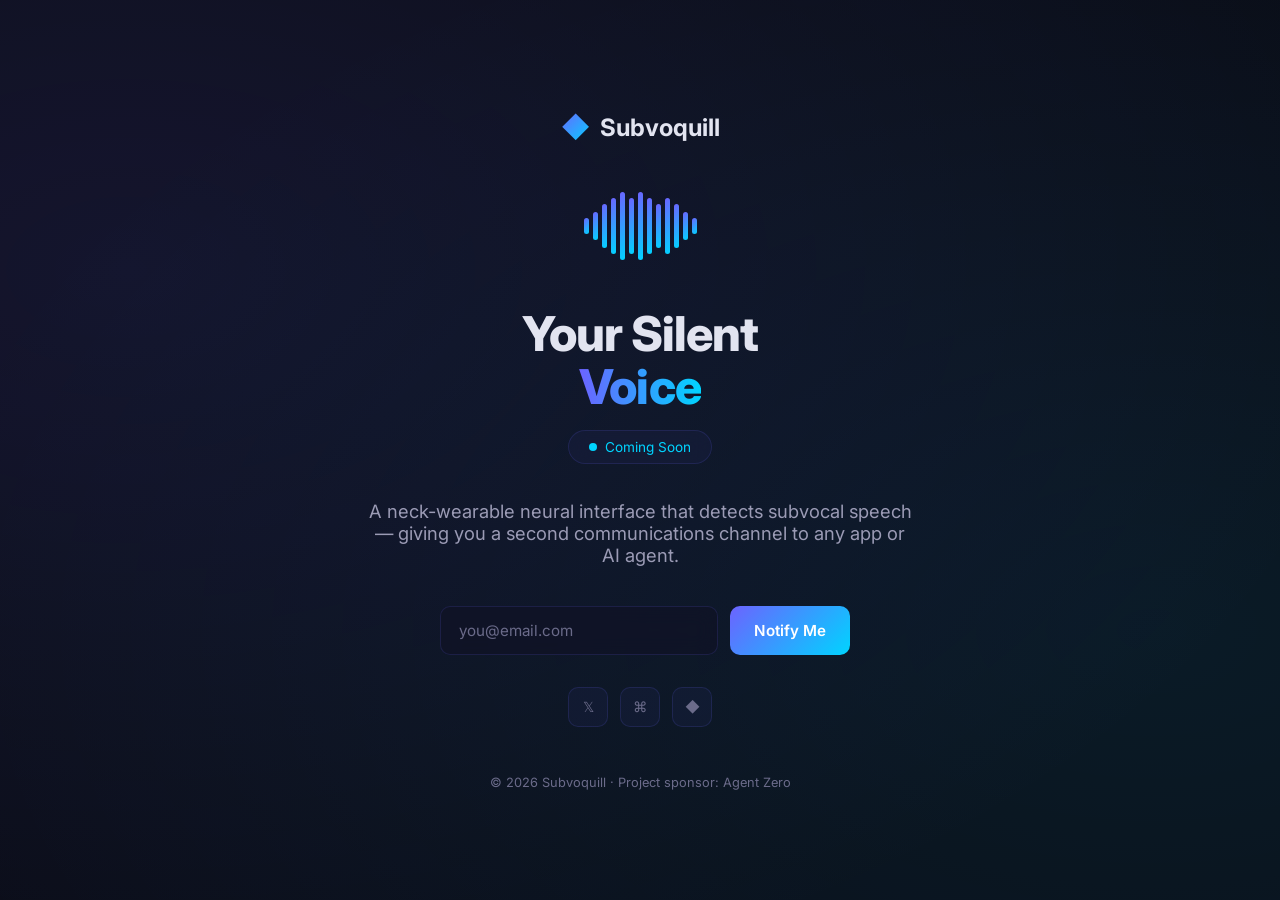
==== index.html @ c6c31eb9 "Coming Soon splash page" ====
<!DOCTYPE html>
<html lang="en">
<head>
  <meta charset="UTF-8">
  <meta name="viewport" content="width=device-width, initial-scale=1.0">
  <title>Subvoquill — Coming Soon</title>
  <meta name="description" content="Subvoquill: Your Silent Voice. A neck-wearable neural interface for subvocal speech detection. Coming soon.">
  <meta property="og:title" content="Subvoquill — Coming Soon">
  <meta property="og:description" content="Neural interface wearable for silent speech. Communicate without speaking.">
  <meta property="og:type" content="website">
  <meta property="og:url" content="https://subvoquill.github.io">
  <link rel="icon" type="image/svg+xml" href="data:image/svg+xml,%3Csvg xmlns='http://www.w3.org/2000/svg' viewBox='0 0 100 100'%3E%3Cdefs%3E%3ClinearGradient id='g' x1='0%25' y1='0%25' x2='100%25' y2='100%25'%3E%3Cstop offset='0%25' stop-color='%236C63FF'/%3E%3Cstop offset='100%25' stop-color='%2300D4FF'/%3E%3C/linearGradient%3E%3C/defs%3E%3Ccircle cx='50' cy='50' r='45' fill='none' stroke='url(%23g)' stroke-width='4'/%3E%3Cpath d='M35 45 Q42 30 50 45 Q58 60 65 45' fill='none' stroke='url(%23g)' stroke-width='4' stroke-linecap='round'/%3E%3C/svg%3E">
  <link rel="preconnect" href="https://fonts.googleapis.com">
  <link rel="preconnect" href="https://fonts.gstatic.com" crossorigin>
  <link href="https://fonts.googleapis.com/css2?family=Inter:wght@400;500;600;700;800&display=swap" rel="stylesheet">
  <style>
    :root {
      --bg-primary: #0B0D17;
      --purple: #6C63FF;
      --cyan: #00D4FF;
      --gradient: linear-gradient(135deg, #6C63FF, #00D4FF);
      --gradient-text: linear-gradient(90deg, #6C63FF, #00D4FF);
      --text-primary: #E2E4F0;
      --text-secondary: #9B9BB5;
      --text-dim: #6B6B8A;
      --border-glass: rgba(108, 99, 255, 0.15);
      --bg-glass: rgba(108, 99, 255, 0.05);
    }

    *, *::before, *::after { margin: 0; padding: 0; box-sizing: border-box; }

    body {
      font-family: 'Inter', -apple-system, BlinkMacSystemFont, 'Segoe UI', Roboto, sans-serif;
      background: var(--bg-primary);
      color: var(--text-primary);
      min-height: 100vh;
      display: flex;
      align-items: center;
      justify-content: center;
      overflow: hidden;
      -webkit-font-smoothing: antialiased;
    }

    /* Animated background */
    body::before {
      content: '';
      position: fixed;
      top: -50%; left: -50%;
      width: 200%; height: 200%;
      background: radial-gradient(ellipse at 30% 40%, rgba(108, 99, 255, 0.1) 0%, transparent 50%),
                  radial-gradient(ellipse at 70% 60%, rgba(0, 212, 255, 0.07) 0%, transparent 50%);
      animation: bgShift 12s ease-in-out infinite alternate;
    }

    @keyframes bgShift {
      0% { transform: translate(0, 0) rotate(0deg); }
      100% { transform: translate(2%, -2%) rotate(3deg); }
    }

    .splash {
      text-align: center;
      position: relative;
      z-index: 1;
      padding: 40px 24px;
      max-width: 600px;
    }

    .logo {
      font-size: 1.5rem;
      font-weight: 700;
      color: var(--text-primary);
      display: flex;
      align-items: center;
      justify-content: center;
      gap: 10px;
      margin-bottom: 48px;
      animation: fadeIn 1s ease;
    }

    .logo-icon {
      background: var(--gradient);
      -webkit-background-clip: text;
      -webkit-text-fill-color: transparent;
      background-clip: text;
      font-size: 1.75rem;
    }

    /* Waveform animation */
    .waveform {
      display: flex;
      align-items: center;
      justify-content: center;
      gap: 4px;
      margin-bottom: 48px;
      animation: fadeIn 1s ease 0.2s both;
    }

    .waveform .bar {
      width: 5px;
      border-radius: 5px;
      background: var(--gradient);
      animation: barPulse 1.4s ease-in-out infinite;
    }

    .waveform .bar:nth-child(1)  { height: 16px; animation-delay: 0s; }
    .waveform .bar:nth-child(2)  { height: 28px; animation-delay: 0.08s; }
    .waveform .bar:nth-child(3)  { height: 44px; animation-delay: 0.16s; }
    .waveform .bar:nth-child(4)  { height: 56px; animation-delay: 0.24s; }
    .waveform .bar:nth-child(5)  { height: 68px; animation-delay: 0.32s; }
    .waveform .bar:nth-child(6)  { height: 56px; animation-delay: 0.40s; }
    .waveform .bar:nth-child(7)  { height: 68px; animation-delay: 0.48s; }
    .waveform .bar:nth-child(8)  { height: 56px; animation-delay: 0.56s; }
    .waveform .bar:nth-child(9)  { height: 44px; animation-delay: 0.64s; }
    .waveform .bar:nth-child(10) { height: 56px; animation-delay: 0.72s; }
    .waveform .bar:nth-child(11) { height: 44px; animation-delay: 0.80s; }
    .waveform .bar:nth-child(12) { height: 28px; animation-delay: 0.88s; }
    .waveform .bar:nth-child(13) { height: 16px; animation-delay: 0.96s; }

    @keyframes barPulse {
      0%, 100% { transform: scaleY(0.35); opacity: 0.4; }
      50% { transform: scaleY(1); opacity: 1; }
    }

    h1 {
      font-size: 3rem;
      font-weight: 800;
      line-height: 1.1;
      margin-bottom: 16px;
      letter-spacing: -0.02em;
      animation: fadeIn 1s ease 0.4s both;
    }

    .gradient-text {
      background: var(--gradient-text);
      -webkit-background-clip: text;
      -webkit-text-fill-color: transparent;
      background-clip: text;
    }

    .tagline {
      font-size: 1.15rem;
      color: var(--text-secondary);
      margin-bottom: 40px;
      animation: fadeIn 1s ease 0.6s both;
    }

    .coming-soon-badge {
      display: inline-flex;
      align-items: center;
      gap: 8px;
      padding: 8px 20px;
      background: var(--bg-glass);
      border: 1px solid var(--border-glass);
      border-radius: 100px;
      font-size: 0.85rem;
      color: var(--cyan);
      margin-bottom: 36px;
      backdrop-filter: blur(10px);
      animation: fadeIn 1s ease 0.5s both;
    }

    .coming-soon-badge .pulse {
      width: 8px;
      height: 8px;
      background: var(--cyan);
      border-radius: 50%;
      animation: pulse 2s ease-in-out infinite;
    }

    @keyframes pulse {
      0%, 100% { opacity: 1; box-shadow: 0 0 0 0 rgba(0, 212, 255, 0.4); }
      50% { opacity: 0.7; box-shadow: 0 0 0 8px rgba(0, 212, 255, 0); }
    }

    .email-form {
      display: flex;
      gap: 12px;
      max-width: 400px;
      margin: 0 auto 32px;
      animation: fadeIn 1s ease 0.8s both;
    }

    .email-form input {
      flex: 1;
      padding: 14px 18px;
      background: rgba(17, 19, 37, 0.7);
      border: 1px solid var(--border-glass);
      border-radius: 10px;
      color: var(--text-primary);
      font-size: 0.95rem;
      font-family: inherit;
      outline: none;
      transition: 0.3s ease;
      backdrop-filter: blur(10px);
    }

    .email-form input::placeholder { color: var(--text-dim); }

    .email-form input:focus {
      border-color: var(--purple);
      box-shadow: 0 0 20px rgba(108, 99, 255, 0.3);
    }

    .email-form button {
      padding: 14px 24px;
      background: var(--gradient);
      border: none;
      border-radius: 10px;
      color: white;
      font-weight: 600;
      cursor: pointer;
      transition: 0.3s ease;
      font-family: inherit;
      font-size: 0.95rem;
      white-space: nowrap;
    }

    .email-form button:hover {
      box-shadow: 0 0 30px rgba(108, 99, 255, 0.4);
      transform: translateY(-1px);
    }

    .social {
      display: flex;
      gap: 12px;
      justify-content: center;
      animation: fadeIn 1s ease 1s both;
    }

    .social a {
      width: 40px;
      height: 40px;
      border-radius: 10px;
      background: var(--bg-glass);
      border: 1px solid var(--border-glass);
      display: flex;
      align-items: center;
      justify-content: center;
      color: var(--text-dim);
      text-decoration: none;
      font-size: 0.9rem;
      transition: 0.3s ease;
    }

    .social a:hover {
      border-color: var(--purple);
      color: var(--cyan);
    }

    .footer-text {
      margin-top: 48px;
      font-size: 0.8rem;
      color: var(--text-dim);
      animation: fadeIn 1s ease 1.2s both;
    }

    .footer-text a {
      color: var(--text-dim);
      text-decoration: none;
      transition: 0.3s ease;
    }

    .footer-text a:hover { color: var(--cyan); }

    @keyframes fadeIn {
      from { opacity: 0; transform: translateY(20px); }
      to { opacity: 1; transform: translateY(0); }
    }

    @media (max-width: 480px) {
      h1 { font-size: 2.2rem; }
      .email-form { flex-direction: column; }
      .waveform .bar:nth-child(n+10) { display: none; }
    }
  </style>
</head>
<body>
  <div class="splash">
    <div class="logo">
      <span class="logo-icon">◆</span> Subvoquill
    </div>

    <div class="waveform">
      <div class="bar"></div>
      <div class="bar"></div>
      <div class="bar"></div>
      <div class="bar"></div>
      <div class="bar"></div>
      <div class="bar"></div>
      <div class="bar"></div>
      <div class="bar"></div>
      <div class="bar"></div>
      <div class="bar"></div>
      <div class="bar"></div>
      <div class="bar"></div>
      <div class="bar"></div>
    </div>

    <h1>Your Silent<br><span class="gradient-text">Voice</span></h1>

    <div class="coming-soon-badge">
      <span class="pulse"></span>
      Coming Soon
    </div>

    <p class="tagline">A neck-wearable neural interface that detects subvocal speech — giving you a second communications channel to any app or AI agent.</p>

    <form class="email-form" onsubmit="event.preventDefault(); this.querySelector('button').textContent='Joined!'; this.querySelector('input').disabled=true; this.querySelector('button').disabled=true;">
      <input type="email" placeholder="you@email.com" required>
      <button type="submit">Notify Me</button>
    </form>

    <div class="social">
      <a href="#" aria-label="Twitter">𝕏</a>
      <a href="#" aria-label="GitHub">⌘</a>
      <a href="#" aria-label="Discord">◆</a>
    </div>

    <div class="footer-text">
      © 2026 Subvoquill · <a href="https://www.agent-zero.ai/" target="_blank" rel="noopener">Project sponsor: Agent Zero</a>
    </div>
  </div>
</body>
</html>
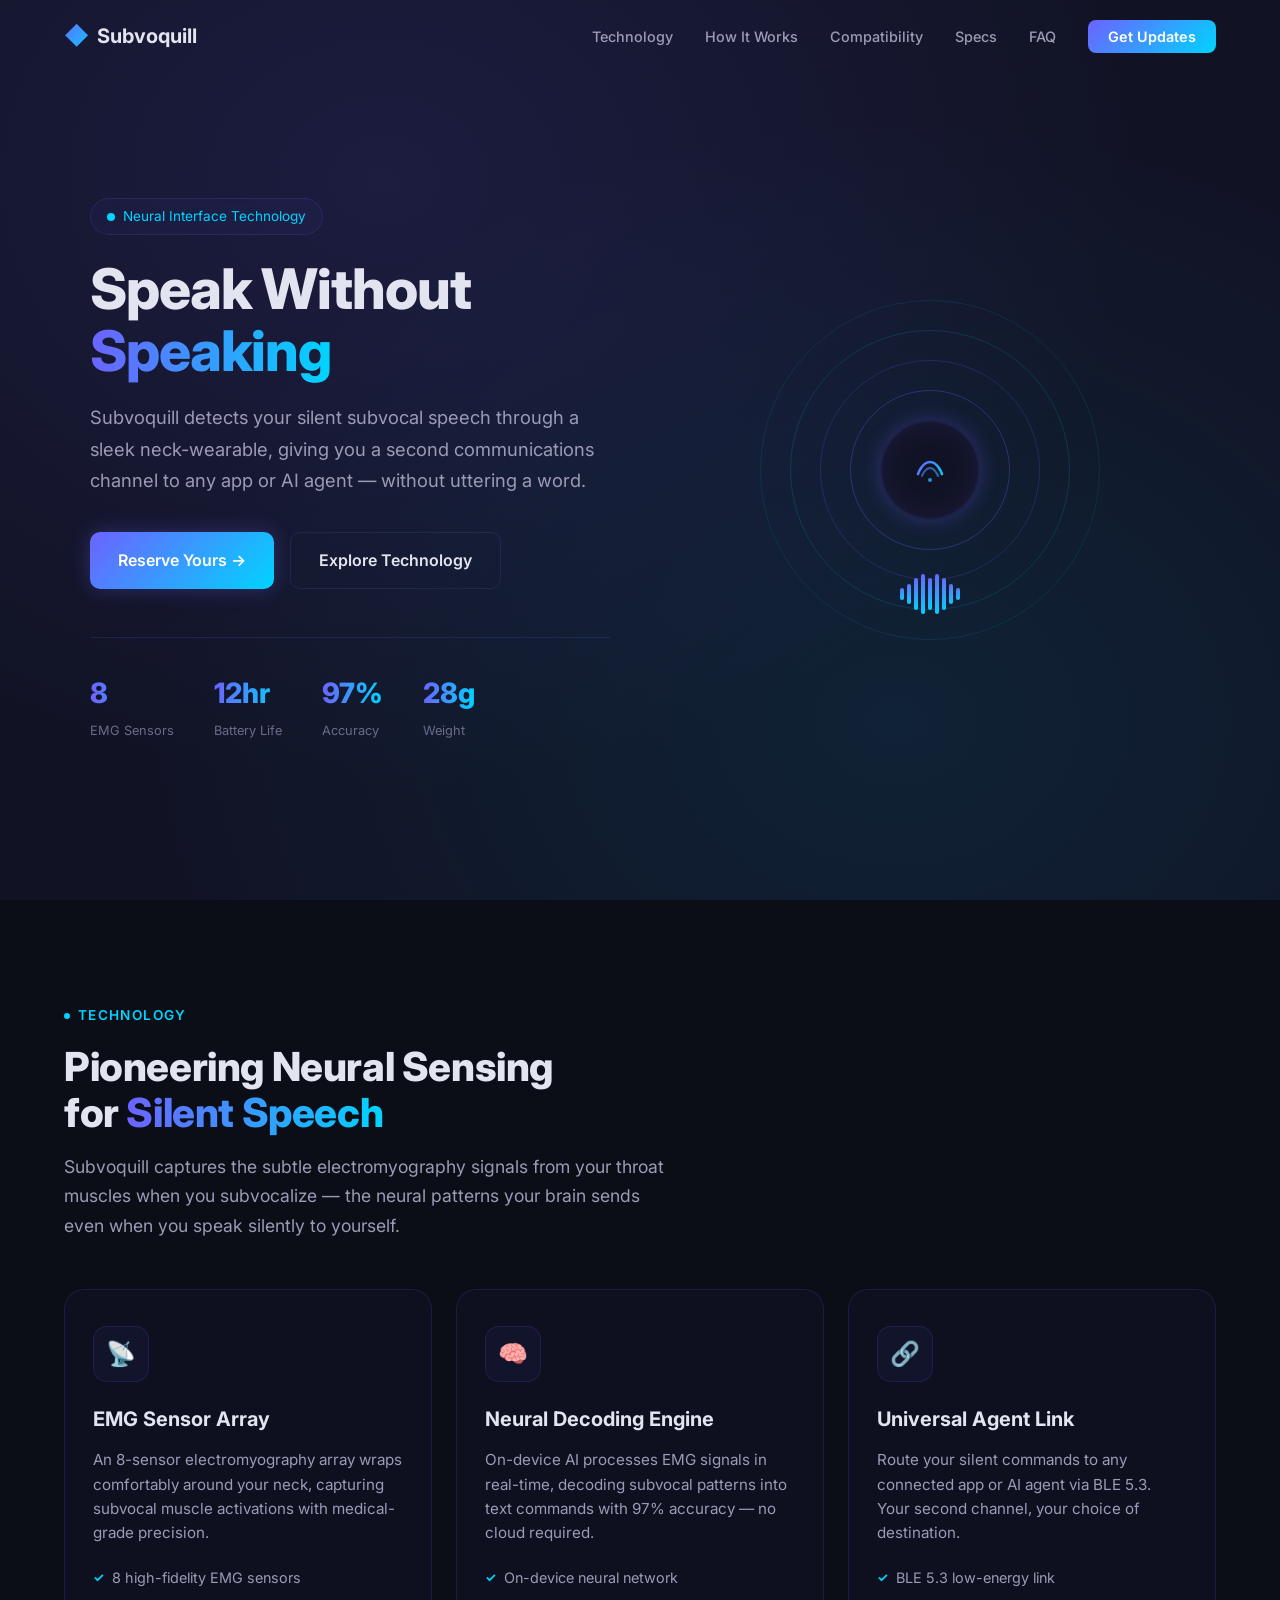
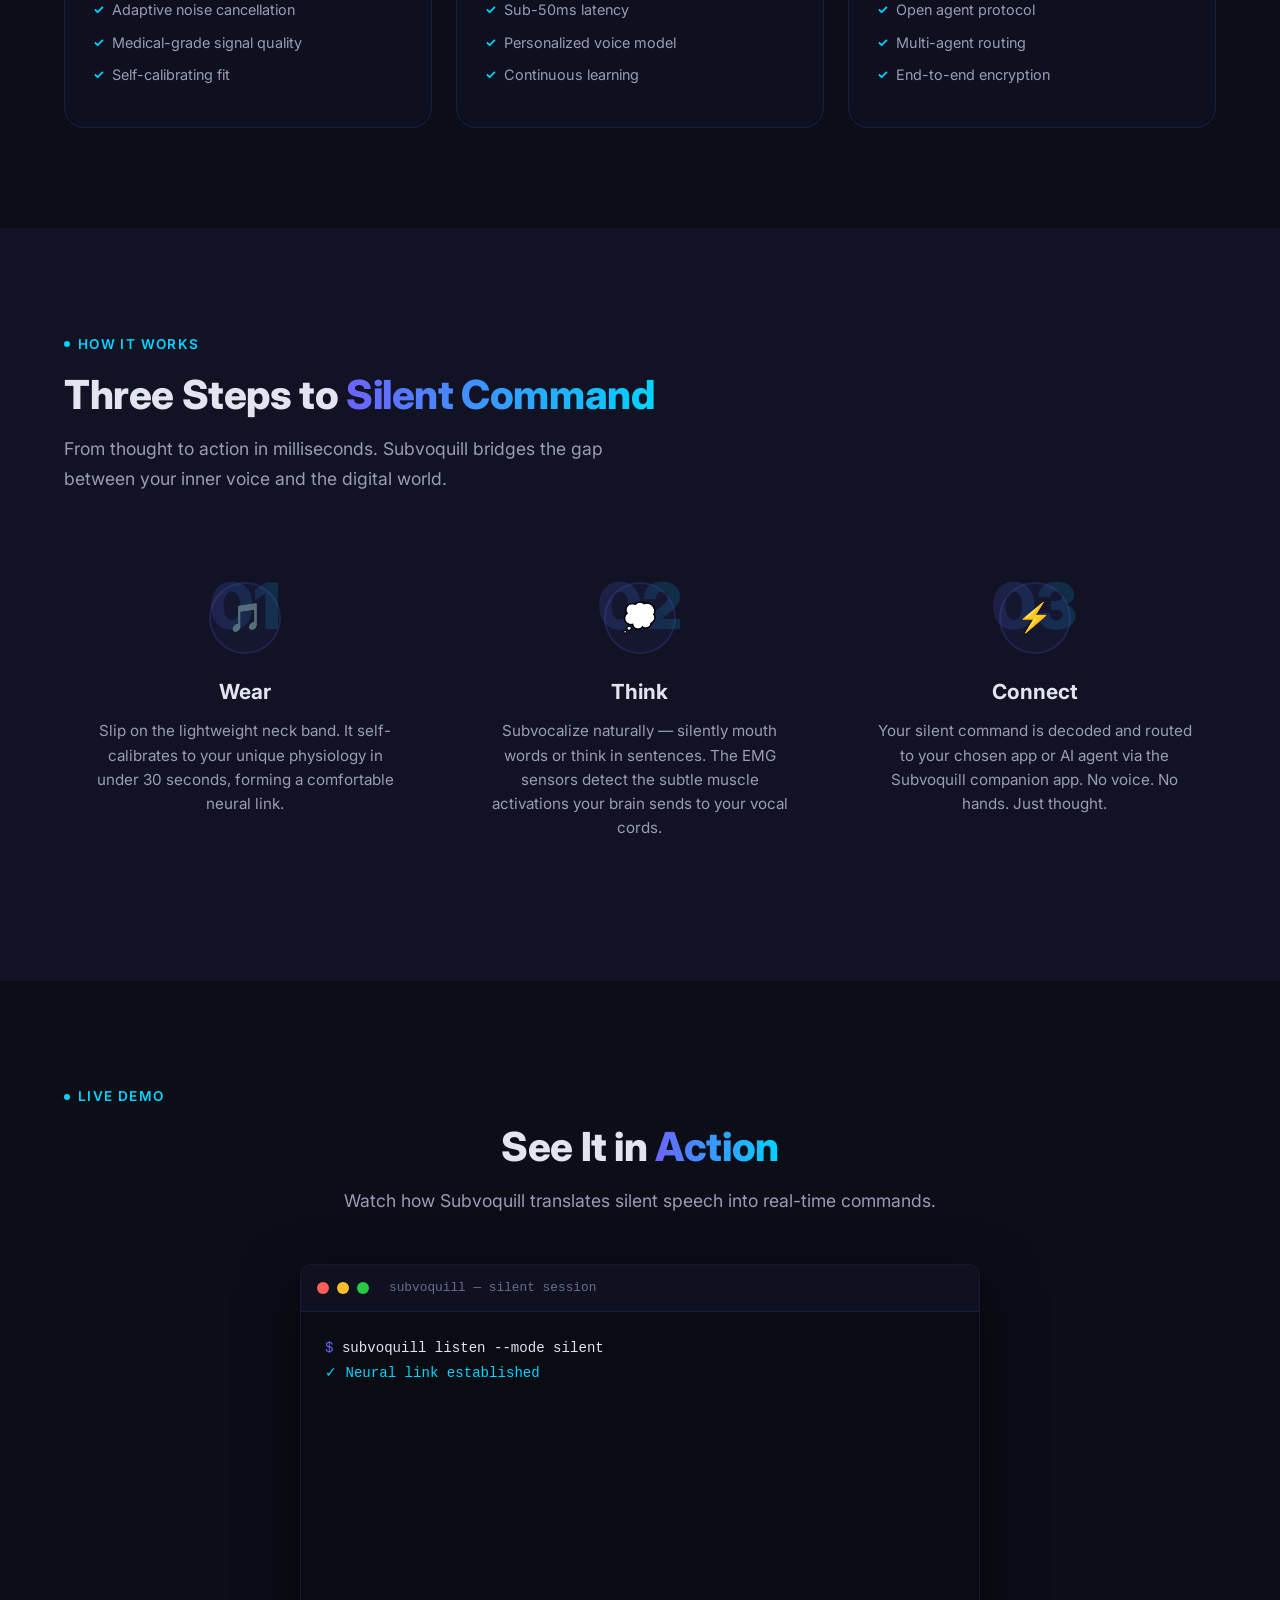
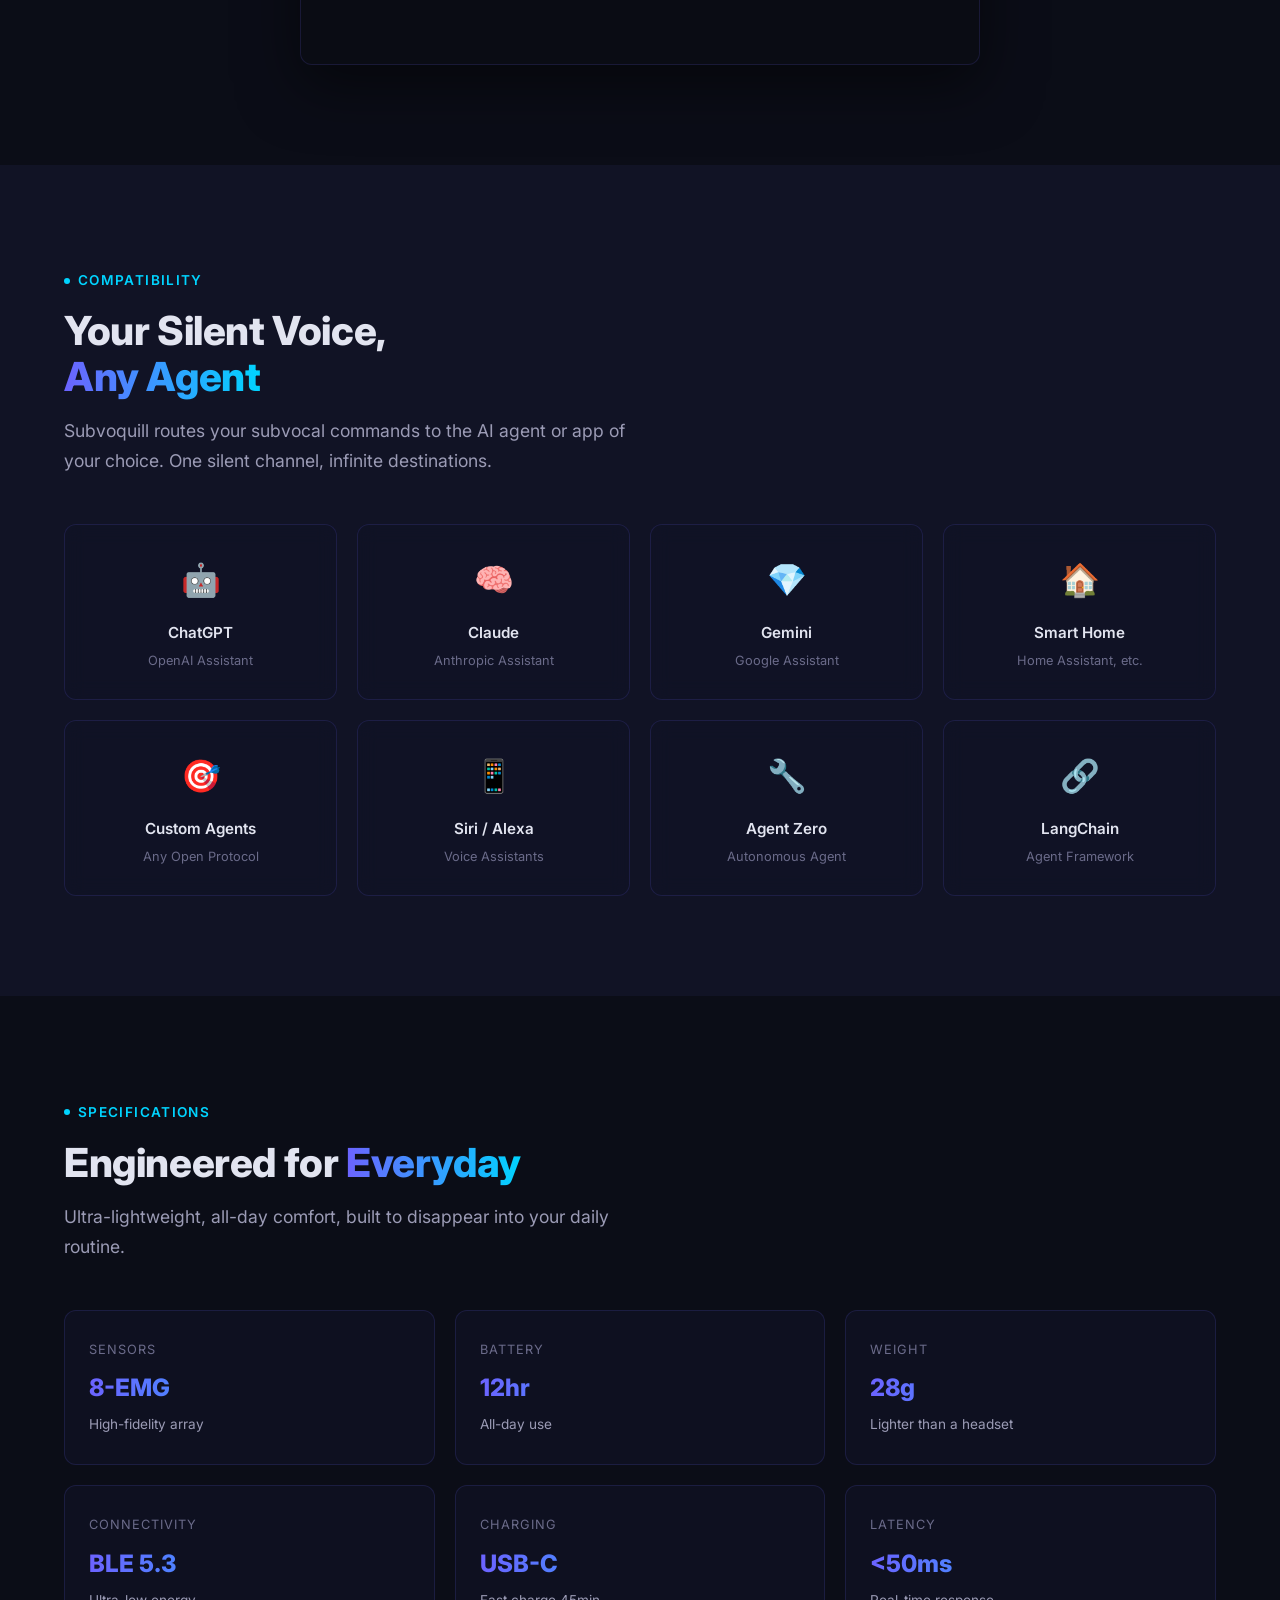
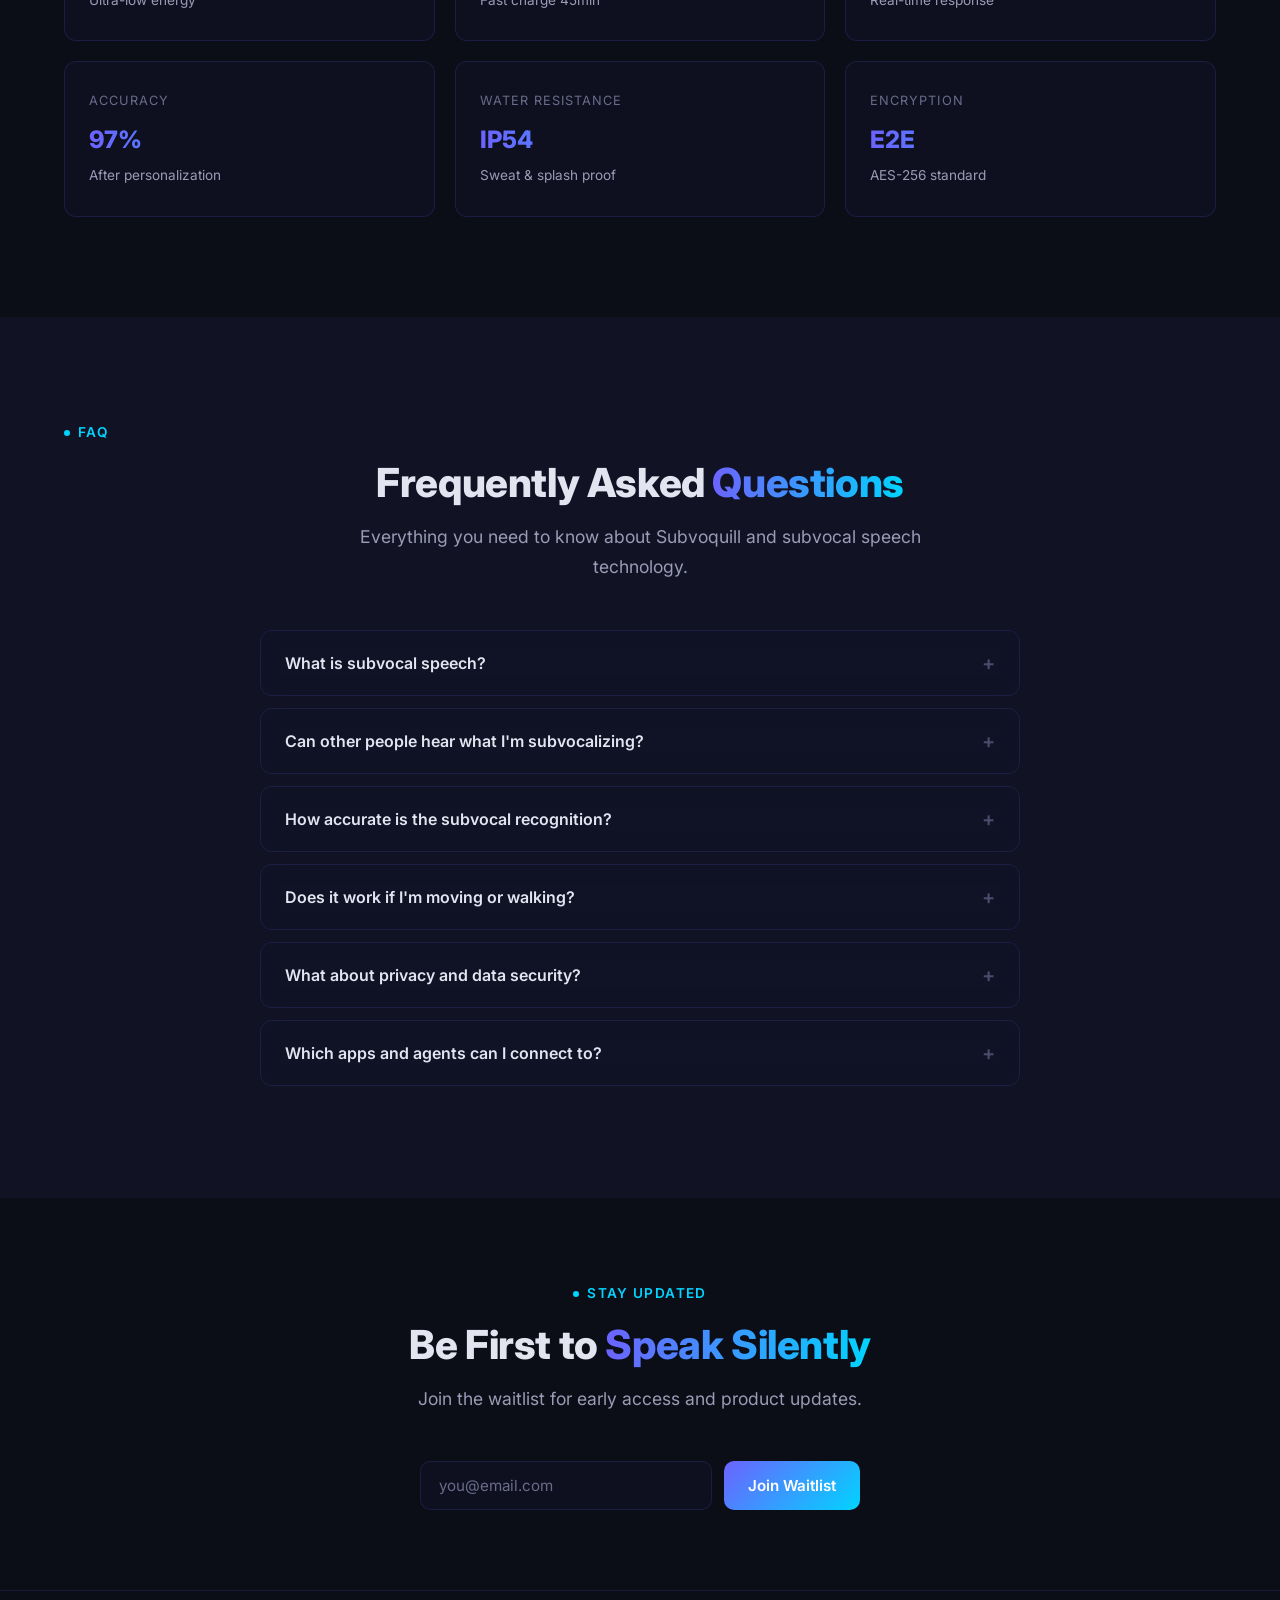
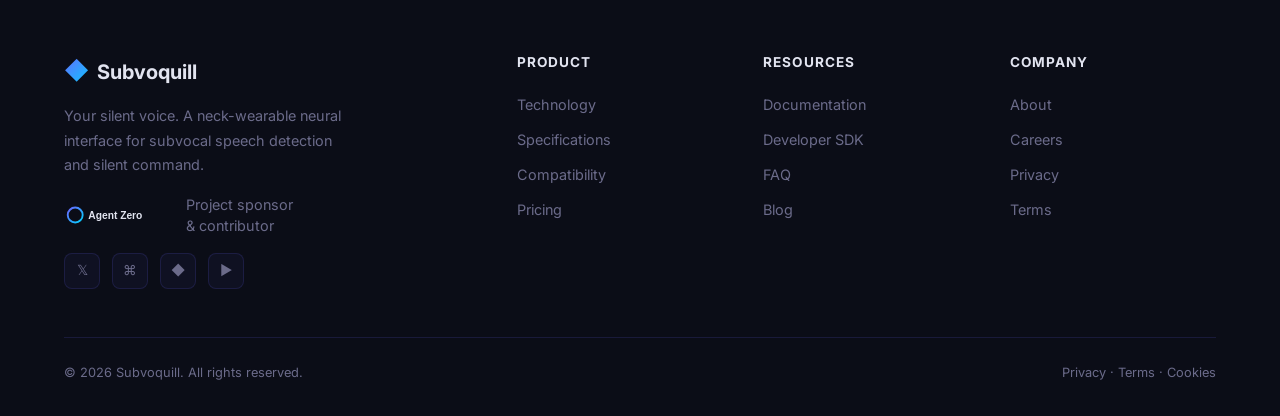
==== commit c9d2b8d7: "Full Subvoquill landing page - staging" ====
--- a/index.html
+++ b/index.html
@@ -3,322 +3,497 @@
 <head>
   <meta charset="UTF-8">
   <meta name="viewport" content="width=device-width, initial-scale=1.0">
-  <title>Subvoquill — Coming Soon</title>
-  <meta name="description" content="Subvoquill: Your Silent Voice. A neck-wearable neural interface for subvocal speech detection. Coming soon.">
-  <meta property="og:title" content="Subvoquill — Coming Soon">
+  <title>Subvoquill — Your Silent Voice</title>
+  <meta name="description" content="Subvoquill is a neck-wearable device that detects silent subvocal speech, giving you a second communications channel to any app or AI agent.">
+  <meta property="og:title" content="Subvoquill — Your Silent Voice">
   <meta property="og:description" content="Neural interface wearable for silent speech. Communicate without speaking.">
   <meta property="og:type" content="website">
   <meta property="og:url" content="https://subvoquill.github.io">
+  <meta name="twitter:card" content="summary_large_image">
+  <meta name="twitter:title" content="Subvoquill — Your Silent Voice">
+  <meta name="twitter:description" content="Neural interface wearable for silent speech. Communicate without speaking.">
   <link rel="icon" type="image/svg+xml" href="data:image/svg+xml,%3Csvg xmlns='http://www.w3.org/2000/svg' viewBox='0 0 100 100'%3E%3Cdefs%3E%3ClinearGradient id='g' x1='0%25' y1='0%25' x2='100%25' y2='100%25'%3E%3Cstop offset='0%25' stop-color='%236C63FF'/%3E%3Cstop offset='100%25' stop-color='%2300D4FF'/%3E%3C/linearGradient%3E%3C/defs%3E%3Ccircle cx='50' cy='50' r='45' fill='none' stroke='url(%23g)' stroke-width='4'/%3E%3Cpath d='M35 45 Q42 30 50 45 Q58 60 65 45' fill='none' stroke='url(%23g)' stroke-width='4' stroke-linecap='round'/%3E%3C/svg%3E">
   <link rel="preconnect" href="https://fonts.googleapis.com">
   <link rel="preconnect" href="https://fonts.gstatic.com" crossorigin>
   <link href="https://fonts.googleapis.com/css2?family=Inter:wght@400;500;600;700;800&display=swap" rel="stylesheet">
-  <style>
-    :root {
-      --bg-primary: #0B0D17;
-      --purple: #6C63FF;
-      --cyan: #00D4FF;
-      --gradient: linear-gradient(135deg, #6C63FF, #00D4FF);
-      --gradient-text: linear-gradient(90deg, #6C63FF, #00D4FF);
-      --text-primary: #E2E4F0;
-      --text-secondary: #9B9BB5;
-      --text-dim: #6B6B8A;
-      --border-glass: rgba(108, 99, 255, 0.15);
-      --bg-glass: rgba(108, 99, 255, 0.05);
-    }
-
-    *, *::before, *::after { margin: 0; padding: 0; box-sizing: border-box; }
-
-    body {
-      font-family: 'Inter', -apple-system, BlinkMacSystemFont, 'Segoe UI', Roboto, sans-serif;
-      background: var(--bg-primary);
-      color: var(--text-primary);
-      min-height: 100vh;
-      display: flex;
-      align-items: center;
-      justify-content: center;
-      overflow: hidden;
-      -webkit-font-smoothing: antialiased;
-    }
-
-    /* Animated background */
-    body::before {
-      content: '';
-      position: fixed;
-      top: -50%; left: -50%;
-      width: 200%; height: 200%;
-      background: radial-gradient(ellipse at 30% 40%, rgba(108, 99, 255, 0.1) 0%, transparent 50%),
-                  radial-gradient(ellipse at 70% 60%, rgba(0, 212, 255, 0.07) 0%, transparent 50%);
-      animation: bgShift 12s ease-in-out infinite alternate;
-    }
-
-    @keyframes bgShift {
-      0% { transform: translate(0, 0) rotate(0deg); }
-      100% { transform: translate(2%, -2%) rotate(3deg); }
-    }
-
-    .splash {
-      text-align: center;
-      position: relative;
-      z-index: 1;
-      padding: 40px 24px;
-      max-width: 600px;
-    }
-
-    .logo {
-      font-size: 1.5rem;
-      font-weight: 700;
-      color: var(--text-primary);
-      display: flex;
-      align-items: center;
-      justify-content: center;
-      gap: 10px;
-      margin-bottom: 48px;
-      animation: fadeIn 1s ease;
-    }
-
-    .logo-icon {
-      background: var(--gradient);
-      -webkit-background-clip: text;
-      -webkit-text-fill-color: transparent;
-      background-clip: text;
-      font-size: 1.75rem;
-    }
-
-    /* Waveform animation */
-    .waveform {
-      display: flex;
-      align-items: center;
-      justify-content: center;
-      gap: 4px;
-      margin-bottom: 48px;
-      animation: fadeIn 1s ease 0.2s both;
-    }
-
-    .waveform .bar {
-      width: 5px;
-      border-radius: 5px;
-      background: var(--gradient);
-      animation: barPulse 1.4s ease-in-out infinite;
-    }
-
-    .waveform .bar:nth-child(1)  { height: 16px; animation-delay: 0s; }
-    .waveform .bar:nth-child(2)  { height: 28px; animation-delay: 0.08s; }
-    .waveform .bar:nth-child(3)  { height: 44px; animation-delay: 0.16s; }
-    .waveform .bar:nth-child(4)  { height: 56px; animation-delay: 0.24s; }
-    .waveform .bar:nth-child(5)  { height: 68px; animation-delay: 0.32s; }
-    .waveform .bar:nth-child(6)  { height: 56px; animation-delay: 0.40s; }
-    .waveform .bar:nth-child(7)  { height: 68px; animation-delay: 0.48s; }
-    .waveform .bar:nth-child(8)  { height: 56px; animation-delay: 0.56s; }
-    .waveform .bar:nth-child(9)  { height: 44px; animation-delay: 0.64s; }
-    .waveform .bar:nth-child(10) { height: 56px; animation-delay: 0.72s; }
-    .waveform .bar:nth-child(11) { height: 44px; animation-delay: 0.80s; }
-    .waveform .bar:nth-child(12) { height: 28px; animation-delay: 0.88s; }
-    .waveform .bar:nth-child(13) { height: 16px; animation-delay: 0.96s; }
-
-    @keyframes barPulse {
-      0%, 100% { transform: scaleY(0.35); opacity: 0.4; }
-      50% { transform: scaleY(1); opacity: 1; }
-    }
-
-    h1 {
-      font-size: 3rem;
-      font-weight: 800;
-      line-height: 1.1;
-      margin-bottom: 16px;
-      letter-spacing: -0.02em;
-      animation: fadeIn 1s ease 0.4s both;
-    }
-
-    .gradient-text {
-      background: var(--gradient-text);
-      -webkit-background-clip: text;
-      -webkit-text-fill-color: transparent;
-      background-clip: text;
-    }
-
-    .tagline {
-      font-size: 1.15rem;
-      color: var(--text-secondary);
-      margin-bottom: 40px;
-      animation: fadeIn 1s ease 0.6s both;
-    }
-
-    .coming-soon-badge {
-      display: inline-flex;
-      align-items: center;
-      gap: 8px;
-      padding: 8px 20px;
-      background: var(--bg-glass);
-      border: 1px solid var(--border-glass);
-      border-radius: 100px;
-      font-size: 0.85rem;
-      color: var(--cyan);
-      margin-bottom: 36px;
-      backdrop-filter: blur(10px);
-      animation: fadeIn 1s ease 0.5s both;
-    }
-
-    .coming-soon-badge .pulse {
-      width: 8px;
-      height: 8px;
-      background: var(--cyan);
-      border-radius: 50%;
-      animation: pulse 2s ease-in-out infinite;
-    }
-
-    @keyframes pulse {
-      0%, 100% { opacity: 1; box-shadow: 0 0 0 0 rgba(0, 212, 255, 0.4); }
-      50% { opacity: 0.7; box-shadow: 0 0 0 8px rgba(0, 212, 255, 0); }
-    }
-
-    .email-form {
-      display: flex;
-      gap: 12px;
-      max-width: 400px;
-      margin: 0 auto 32px;
-      animation: fadeIn 1s ease 0.8s both;
-    }
-
-    .email-form input {
-      flex: 1;
-      padding: 14px 18px;
-      background: rgba(17, 19, 37, 0.7);
-      border: 1px solid var(--border-glass);
-      border-radius: 10px;
-      color: var(--text-primary);
-      font-size: 0.95rem;
-      font-family: inherit;
-      outline: none;
-      transition: 0.3s ease;
-      backdrop-filter: blur(10px);
-    }
-
-    .email-form input::placeholder { color: var(--text-dim); }
-
-    .email-form input:focus {
-      border-color: var(--purple);
-      box-shadow: 0 0 20px rgba(108, 99, 255, 0.3);
-    }
-
-    .email-form button {
-      padding: 14px 24px;
-      background: var(--gradient);
-      border: none;
-      border-radius: 10px;
-      color: white;
-      font-weight: 600;
-      cursor: pointer;
-      transition: 0.3s ease;
-      font-family: inherit;
-      font-size: 0.95rem;
-      white-space: nowrap;
-    }
-
-    .email-form button:hover {
-      box-shadow: 0 0 30px rgba(108, 99, 255, 0.4);
-      transform: translateY(-1px);
-    }
-
-    .social {
-      display: flex;
-      gap: 12px;
-      justify-content: center;
-      animation: fadeIn 1s ease 1s both;
-    }
-
-    .social a {
-      width: 40px;
-      height: 40px;
-      border-radius: 10px;
-      background: var(--bg-glass);
-      border: 1px solid var(--border-glass);
-      display: flex;
-      align-items: center;
-      justify-content: center;
-      color: var(--text-dim);
-      text-decoration: none;
-      font-size: 0.9rem;
-      transition: 0.3s ease;
-    }
-
-    .social a:hover {
-      border-color: var(--purple);
-      color: var(--cyan);
-    }
-
-    .footer-text {
-      margin-top: 48px;
-      font-size: 0.8rem;
-      color: var(--text-dim);
-      animation: fadeIn 1s ease 1.2s both;
-    }
-
-    .footer-text a {
-      color: var(--text-dim);
-      text-decoration: none;
-      transition: 0.3s ease;
-    }
-
-    .footer-text a:hover { color: var(--cyan); }
-
-    @keyframes fadeIn {
-      from { opacity: 0; transform: translateY(20px); }
-      to { opacity: 1; transform: translateY(0); }
-    }
-
-    @media (max-width: 480px) {
-      h1 { font-size: 2.2rem; }
-      .email-form { flex-direction: column; }
-      .waveform .bar:nth-child(n+10) { display: none; }
-    }
-  </style>
+  <link rel="stylesheet" href="style.css">
 </head>
 <body>
-  <div class="splash">
-    <div class="logo">
-      <span class="logo-icon">◆</span> Subvoquill
-    </div>
-
-    <div class="waveform">
-      <div class="bar"></div>
-      <div class="bar"></div>
-      <div class="bar"></div>
-      <div class="bar"></div>
-      <div class="bar"></div>
-      <div class="bar"></div>
-      <div class="bar"></div>
-      <div class="bar"></div>
-      <div class="bar"></div>
-      <div class="bar"></div>
-      <div class="bar"></div>
-      <div class="bar"></div>
-      <div class="bar"></div>
-    </div>
-
-    <h1>Your Silent<br><span class="gradient-text">Voice</span></h1>
-
-    <div class="coming-soon-badge">
-      <span class="pulse"></span>
-      Coming Soon
-    </div>
-
-    <p class="tagline">A neck-wearable neural interface that detects subvocal speech — giving you a second communications channel to any app or AI agent.</p>
-
-    <form class="email-form" onsubmit="event.preventDefault(); this.querySelector('button').textContent='Joined!'; this.querySelector('input').disabled=true; this.querySelector('button').disabled=true;">
-      <input type="email" placeholder="you@email.com" required>
-      <button type="submit">Notify Me</button>
-    </form>
-
-    <div class="social">
-      <a href="#" aria-label="Twitter">𝕏</a>
-      <a href="#" aria-label="GitHub">⌘</a>
-      <a href="#" aria-label="Discord">◆</a>
-    </div>
-
-    <div class="footer-text">
-      © 2026 Subvoquill · <a href="https://www.agent-zero.ai/" target="_blank" rel="noopener">Project sponsor: Agent Zero</a>
-    </div>
-  </div>
+
+  <!-- Navbar -->
+  <nav class="navbar" id="navbar">
+    <div class="container">
+      <a href="#" class="nav-logo">
+        <span class="logo-icon">◆</span> Subvoquill
+      </a>
+      <ul class="nav-links" id="navLinks">
+        <li><a href="#technology">Technology</a></li>
+        <li><a href="#how-it-works">How It Works</a></li>
+        <li><a href="#compatibility">Compatibility</a></li>
+        <li><a href="#specs">Specs</a></li>
+        <li><a href="#faq">FAQ</a></li>
+        <li><a href="#newsletter" class="nav-cta">Get Updates</a></li>
+      </ul>
+      <button class="hamburger" id="hamburger" aria-label="Toggle navigation">
+        <span></span><span></span><span></span>
+      </button>
+    </div>
+  </nav>
+
+  <!-- Hero -->
+  <section class="hero" id="hero">
+    <div class="container">
+      <div class="hero-content">
+        <div class="hero-badge fade-in">
+          <span class="pulse"></span>
+          Neural Interface Technology
+        </div>
+        <h1 class="fade-in fade-in-delay-1">Speak Without<br><span class="gradient-text">Speaking</span></h1>
+        <p class="fade-in fade-in-delay-2">Subvoquill detects your silent subvocal speech through a sleek neck-wearable, giving you a second communications channel to any app or AI agent — without uttering a word.</p>
+        <div class="hero-buttons fade-in fade-in-delay-3">
+          <a href="#newsletter" class="btn btn-primary">Reserve Yours →</a>
+          <a href="#technology" class="btn btn-secondary">Explore Technology</a>
+        </div>
+        <div class="hero-stats fade-in fade-in-delay-4">
+          <div class="stat-item">
+            <div class="stat-value">8</div>
+            <div class="stat-label">EMG Sensors</div>
+          </div>
+          <div class="stat-item">
+            <div class="stat-value">12hr</div>
+            <div class="stat-label">Battery Life</div>
+          </div>
+          <div class="stat-item">
+            <div class="stat-value">97%</div>
+            <div class="stat-label">Accuracy</div>
+          </div>
+          <div class="stat-item">
+            <div class="stat-value">28g</div>
+            <div class="stat-label">Weight</div>
+          </div>
+        </div>
+      </div>
+      <div class="hero-visual fade-in">
+        <div class="waveform-container">
+          <div class="wave-ring"></div>
+          <div class="wave-ring"></div>
+          <div class="wave-ring"></div>
+          <div class="wave-ring"></div>
+          <div class="device-core">
+            <svg viewBox="0 0 48 48" fill="none" xmlns="http://www.w3.org/2000/svg">
+              <path d="M12 28C12 28 16 16 24 16C32 16 36 28 36 28" stroke="url(#coreGrad)" stroke-width="2.5" stroke-linecap="round"/>
+              <path d="M16 30C16 30 19 22 24 22C29 22 32 30 32 30" stroke="url(#coreGrad)" stroke-width="2" stroke-linecap="round" opacity="0.6"/>
+              <circle cx="24" cy="34" r="2" fill="url(#coreGrad)" opacity="0.8"/>
+              <defs>
+                <linearGradient id="coreGrad" x1="12" y1="16" x2="36" y2="34" gradientUnits="userSpaceOnUse">
+                  <stop stop-color="#6C63FF"/>
+                  <stop offset="1" stop-color="#00D4FF"/>
+                </linearGradient>
+              </defs>
+            </svg>
+          </div>
+          <div class="waveform-bars">
+            <div class="bar"></div>
+            <div class="bar"></div>
+            <div class="bar"></div>
+            <div class="bar"></div>
+            <div class="bar"></div>
+            <div class="bar"></div>
+            <div class="bar"></div>
+            <div class="bar"></div>
+            <div class="bar"></div>
+          </div>
+        </div>
+      </div>
+    </div>
+  </section>
+
+  <!-- Technology -->
+  <section id="technology">
+    <div class="container">
+      <div class="section-label fade-in"><span class="label-dot"></span> Technology</div>
+      <h2 class="fade-in">Pioneering Neural Sensing<br>for <span class="gradient-text">Silent Speech</span></h2>
+      <p class="fade-in">Subvoquill captures the subtle electromyography signals from your throat muscles when you subvocalize — the neural patterns your brain sends even when you speak silently to yourself.</p>
+      <div class="tech-grid">
+        <div class="tech-card fade-in">
+          <div class="tech-icon">📡</div>
+          <h3>EMG Sensor Array</h3>
+          <p>An 8-sensor electromyography array wraps comfortably around your neck, capturing subvocal muscle activations with medical-grade precision.</p>
+          <ul class="tech-features">
+            <li>8 high-fidelity EMG sensors</li>
+            <li>Adaptive noise cancellation</li>
+            <li>Medical-grade signal quality</li>
+            <li>Self-calibrating fit</li>
+          </ul>
+        </div>
+        <div class="tech-card fade-in fade-in-delay-1">
+          <div class="tech-icon">🧠</div>
+          <h3>Neural Decoding Engine</h3>
+          <p>On-device AI processes EMG signals in real-time, decoding subvocal patterns into text commands with 97% accuracy — no cloud required.</p>
+          <ul class="tech-features">
+            <li>On-device neural network</li>
+            <li>Sub-50ms latency</li>
+            <li>Personalized voice model</li>
+            <li>Continuous learning</li>
+          </ul>
+        </div>
+        <div class="tech-card fade-in fade-in-delay-2">
+          <div class="tech-icon">🔗</div>
+          <h3>Universal Agent Link</h3>
+          <p>Route your silent commands to any connected app or AI agent via BLE 5.3. Your second channel, your choice of destination.</p>
+          <ul class="tech-features">
+            <li>BLE 5.3 low-energy link</li>
+            <li>Open agent protocol</li>
+            <li>Multi-agent routing</li>
+            <li>End-to-end encryption</li>
+          </ul>
+        </div>
+      </div>
+    </div>
+  </section>
+
+  <!-- How It Works -->
+  <section id="how-it-works">
+    <div class="container">
+      <div class="section-label fade-in"><span class="label-dot"></span> How It Works</div>
+      <h2 class="fade-in">Three Steps to <span class="gradient-text">Silent Command</span></h2>
+      <p class="fade-in">From thought to action in milliseconds. Subvoquill bridges the gap between your inner voice and the digital world.</p>
+      <div class="process-grid">
+        <div class="process-step fade-in">
+          <div class="process-number">01</div>
+          <div class="process-icon">🎵</div>
+          <h3>Wear</h3>
+          <p>Slip on the lightweight neck band. It self-calibrates to your unique physiology in under 30 seconds, forming a comfortable neural link.</p>
+        </div>
+        <div class="process-step fade-in fade-in-delay-1">
+          <div class="process-number">02</div>
+          <div class="process-icon">💭</div>
+          <h3>Think</h3>
+          <p>Subvocalize naturally — silently mouth words or think in sentences. The EMG sensors detect the subtle muscle activations your brain sends to your vocal cords.</p>
+        </div>
+        <div class="process-step fade-in fade-in-delay-2">
+          <div class="process-number">03</div>
+          <div class="process-icon">⚡</div>
+          <h3>Connect</h3>
+          <p>Your silent command is decoded and routed to your chosen app or AI agent via the Subvoquill companion app. No voice. No hands. Just thought.</p>
+        </div>
+      </div>
+    </div>
+  </section>
+
+  <!-- Terminal Demo -->
+  <section class="terminal-section" id="terminal">
+    <div class="container">
+      <div class="section-label fade-in"><span class="label-dot"></span> Live Demo</div>
+      <h2 class="fade-in" style="text-align:center">See It in <span class="gradient-text">Action</span></h2>
+      <p class="fade-in" style="text-align:center;margin-left:auto;margin-right:auto;">Watch how Subvoquill translates silent speech into real-time commands.</p>
+      <div class="terminal-wrapper fade-in">
+        <div class="terminal">
+          <div class="terminal-header">
+            <div class="terminal-dot red"></div>
+            <div class="terminal-dot yellow"></div>
+            <div class="terminal-dot green"></div>
+            <span class="terminal-title">subvoquill — silent session</span>
+          </div>
+          <div class="terminal-body" id="terminalBody">
+            <div class="terminal-line" data-delay="400">
+              <span class="terminal-prompt">$ </span><span class="terminal-command">subvoquill listen --mode silent</span>
+            </div>
+            <div class="terminal-line" data-delay="1200">
+              <span class="terminal-success">✓ Neural link established</span>
+            </div>
+            <div class="terminal-line" data-delay="2000">
+              <span class="terminal-success">✓ EMG calibration complete</span>
+            </div>
+            <div class="terminal-line" data-delay="3200">
+              <span class="terminal-prompt">$ </span><span class="terminal-command">subvoquill send --agent "claude" "Schedule meeting for 3pm"</span>
+            </div>
+            <div class="terminal-line" data-delay="4400">
+              <span class="terminal-success">✓ Command decoded: "Schedule meeting for 3pm"</span>
+            </div>
+            <div class="terminal-line" data-delay="5200">
+              <span class="terminal-success">✓ Routed to claude</span>
+            </div>
+            <div class="terminal-line" data-delay="6200">
+              <span class="terminal-output">  → Meeting scheduled: Today 3:00 PM</span>
+            </div>
+            <div class="terminal-line" data-delay="7400">
+              <span class="terminal-prompt">$ </span><span class="terminal-command">subvoquill send --agent "home" "Turn on the lights"</span>
+            </div>
+            <div class="terminal-line" data-delay="8600">
+              <span class="terminal-success">✓ Command decoded: "Turn on the lights"</span>
+            </div>
+            <div class="terminal-line" data-delay="9400">
+              <span class="terminal-success">✓ Routed to home</span>
+            </div>
+            <div class="terminal-line" data-delay="10200">
+              <span class="terminal-output">  → Living room lights: ON</span>
+            </div>
+            <div class="terminal-line" data-delay="11200">
+              <span class="terminal-prompt">$ </span><span class="terminal-cursor"></span>
+            </div>
+          </div>
+        </div>
+      </div>
+    </div>
+  </section>
+
+  <!-- Compatibility -->
+  <section id="compatibility">
+    <div class="container">
+      <div class="section-label fade-in"><span class="label-dot"></span> Compatibility</div>
+      <h2 class="fade-in">Your Silent Voice,<br><span class="gradient-text">Any Agent</span></h2>
+      <p class="fade-in">Subvoquill routes your subvocal commands to the AI agent or app of your choice. One silent channel, infinite destinations.</p>
+      <div class="compat-grid">
+        <div class="compat-card fade-in">
+          <span class="compat-icon">🤖</span>
+          <h4>ChatGPT</h4>
+          <p>OpenAI Assistant</p>
+        </div>
+        <div class="compat-card fade-in fade-in-delay-1">
+          <span class="compat-icon">🧠</span>
+          <h4>Claude</h4>
+          <p>Anthropic Assistant</p>
+        </div>
+        <div class="compat-card fade-in fade-in-delay-2">
+          <span class="compat-icon">💎</span>
+          <h4>Gemini</h4>
+          <p>Google Assistant</p>
+        </div>
+        <div class="compat-card fade-in fade-in-delay-3">
+          <span class="compat-icon">🏠</span>
+          <h4>Smart Home</h4>
+          <p>Home Assistant, etc.</p>
+        </div>
+        <div class="compat-card fade-in">
+          <span class="compat-icon">🎯</span>
+          <h4>Custom Agents</h4>
+          <p>Any Open Protocol</p>
+        </div>
+        <div class="compat-card fade-in fade-in-delay-1">
+          <span class="compat-icon">📱</span>
+          <h4>Siri / Alexa</h4>
+          <p>Voice Assistants</p>
+        </div>
+        <div class="compat-card fade-in fade-in-delay-2">
+          <span class="compat-icon">🔧</span>
+          <h4>Agent Zero</h4>
+          <p>Autonomous Agent</p>
+        </div>
+        <div class="compat-card fade-in fade-in-delay-3">
+          <span class="compat-icon">🔗</span>
+          <h4>LangChain</h4>
+          <p>Agent Framework</p>
+        </div>
+      </div>
+    </div>
+  </section>
+
+  <!-- Specs -->
+  <section id="specs">
+    <div class="container">
+      <div class="section-label fade-in"><span class="label-dot"></span> Specifications</div>
+      <h2 class="fade-in">Engineered for <span class="gradient-text">Everyday</span></h2>
+      <p class="fade-in">Ultra-lightweight, all-day comfort, built to disappear into your daily routine.</p>
+      <div class="specs-grid">
+        <div class="spec-item fade-in">
+          <div class="spec-label">Sensors</div>
+          <div class="spec-value">8-EMG</div>
+          <div class="spec-detail">High-fidelity array</div>
+        </div>
+        <div class="spec-item fade-in fade-in-delay-1">
+          <div class="spec-label">Battery</div>
+          <div class="spec-value">12hr</div>
+          <div class="spec-detail">All-day use</div>
+        </div>
+        <div class="spec-item fade-in fade-in-delay-2">
+          <div class="spec-label">Weight</div>
+          <div class="spec-value">28g</div>
+          <div class="spec-detail">Lighter than a headset</div>
+        </div>
+        <div class="spec-item fade-in">
+          <div class="spec-label">Connectivity</div>
+          <div class="spec-value">BLE 5.3</div>
+          <div class="spec-detail">Ultra-low energy</div>
+        </div>
+        <div class="spec-item fade-in fade-in-delay-1">
+          <div class="spec-label">Charging</div>
+          <div class="spec-value">USB-C</div>
+          <div class="spec-detail">Fast charge 45min</div>
+        </div>
+        <div class="spec-item fade-in fade-in-delay-2">
+          <div class="spec-label">Latency</div>
+          <div class="spec-value">&lt;50ms</div>
+          <div class="spec-detail">Real-time response</div>
+        </div>
+        <div class="spec-item fade-in">
+          <div class="spec-label">Accuracy</div>
+          <div class="spec-value">97%</div>
+          <div class="spec-detail">After personalization</div>
+        </div>
+        <div class="spec-item fade-in fade-in-delay-1">
+          <div class="spec-label">Water Resistance</div>
+          <div class="spec-value">IP54</div>
+          <div class="spec-detail">Sweat & splash proof</div>
+        </div>
+        <div class="spec-item fade-in fade-in-delay-2">
+          <div class="spec-label">Encryption</div>
+          <div class="spec-value">E2E</div>
+          <div class="spec-detail">AES-256 standard</div>
+        </div>
+      </div>
+    </div>
+  </section>
+
+  <!-- FAQ -->
+  <section id="faq">
+    <div class="container">
+      <div class="section-label fade-in"><span class="label-dot"></span> FAQ</div>
+      <h2 class="fade-in" style="text-align:center">Frequently Asked <span class="gradient-text">Questions</span></h2>
+      <p class="fade-in" style="text-align:center;margin-left:auto;margin-right:auto">Everything you need to know about Subvoquill and subvocal speech technology.</p>
+      <div class="faq-list">
+        <div class="faq-item fade-in">
+          <button class="faq-question" aria-expanded="false">
+            What is subvocal speech?
+            <span class="faq-icon">+</span>
+          </button>
+          <div class="faq-answer">
+            <div class="faq-answer-inner">
+              Subvocal speech, also known as silent speech, refers to the minute muscle activations in your throat and mouth that occur when you think about speaking or silently mouth words. Your brain sends neural signals to your vocal muscles even when no sound is produced. Subvoquill's EMG sensors detect these subtle electrical patterns and decode them into commands.
+            </div>
+          </div>
+        </div>
+        <div class="faq-item fade-in fade-in-delay-1">
+          <button class="faq-question" aria-expanded="false">
+            Can other people hear what I'm subvocalizing?
+            <span class="faq-icon">+</span>
+          </button>
+          <div class="faq-answer">
+            <div class="faq-answer-inner">
+              No. Subvocal speech produces no audible sound. Subvoquill captures only the electrical signals from your muscles — it's completely silent to anyone around you. Your silent commands remain private, secured with end-to-end AES-256 encryption between the device and your chosen agent.
+            </div>
+          </div>
+        </div>
+        <div class="faq-item fade-in fade-in-delay-2">
+          <button class="faq-question" aria-expanded="false">
+            How accurate is the subvocal recognition?
+            <span class="faq-icon">+</span>
+          </button>
+          <div class="faq-answer">
+            <div class="faq-answer-inner">
+              Subvoquill achieves 97% accuracy after a brief personalization period (typically 10-15 minutes of training). The on-device neural network continuously adapts to your unique physiology, improving over time. Initial out-of-box accuracy is approximately 85%, which rapidly improves with regular use.
+            </div>
+          </div>
+        </div>
+        <div class="faq-item fade-in fade-in-delay-3">
+          <button class="faq-question" aria-expanded="false">
+            Does it work if I'm moving or walking?
+            <span class="faq-icon">+</span>
+          </button>
+          <div class="faq-answer">
+            <div class="faq-answer-inner">
+              Yes. Subvoquill features adaptive noise cancellation that filters out motion artifacts in real-time. While extreme physical activity may reduce accuracy slightly, normal walking, sitting, and everyday movements have minimal impact on performance.
+            </div>
+          </div>
+        </div>
+        <div class="faq-item fade-in fade-in-delay-4">
+          <button class="faq-question" aria-expanded="false">
+            What about privacy and data security?
+            <span class="faq-icon">+</span>
+          </button>
+          <div class="faq-answer">
+            <div class="faq-answer-inner">
+              Privacy is foundational to Subvoquill. All neural decoding happens on-device — your raw EMG data never leaves the wearable. Only decoded text commands are transmitted over an encrypted BLE link. We use AES-256 end-to-end encryption, and no subvocal data is stored on our servers. You own your neural data, period.
+            </div>
+          </div>
+        </div>
+        <div class="faq-item fade-in">
+          <button class="faq-question" aria-expanded="false">
+            Which apps and agents can I connect to?
+            <span class="faq-icon">+</span>
+          </button>
+          <div class="faq-answer">
+            <div class="faq-answer-inner">
+              Subvoquill uses an open agent protocol, meaning it can route commands to virtually any app or AI agent. Out of the box, we support ChatGPT, Claude, Gemini, Siri, Alexa, Home Assistant, Agent Zero, and LangChain-based agents. Our SDK allows developers to integrate any service that accepts text input.
+            </div>
+          </div>
+        </div>
+      </div>
+    </div>
+  </section>
+
+  <!-- Newsletter -->
+  <section id="newsletter" class="newsletter">
+    <div class="container">
+      <div class="section-label fade-in"><span class="label-dot"></span> Stay Updated</div>
+      <h2 class="fade-in">Be First to <span class="gradient-text">Speak Silently</span></h2>
+      <p class="fade-in">Join the waitlist for early access and product updates.</p>
+      <form class="newsletter-form fade-in" onsubmit="event.preventDefault(); this.querySelector('button').textContent='Joined!'; this.querySelector('input').disabled=true; this.querySelector('button').disabled=true;">
+        <input type="email" placeholder="you@email.com" required>
+        <button type="submit">Join Waitlist</button>
+      </form>
+    </div>
+  </section>
+
+  <!-- Footer -->
+  <footer class="footer">
+    <div class="container">
+      <div class="footer-grid">
+        <div class="footer-brand">
+          <a href="#" class="nav-logo">
+            <span class="logo-icon">◆</span> Subvoquill
+          </a>
+          <p>Your silent voice. A neck-wearable neural interface for subvocal speech detection and silent command.</p>
+          <div class="footer-sponsor">
+            <a href="https://www.agent-zero.ai/" target="_blank" rel="noopener">
+              <img src="data:image/svg+xml,%3Csvg xmlns='http://www.w3.org/2000/svg' viewBox='0 0 120 30'%3E%3Cdefs%3E%3ClinearGradient id='azg' x1='0%25' y1='0%25' x2='100%25' y2='100%25'%3E%3Cstop offset='0%25' stop-color='%236C63FF'/%3E%3Cstop offset='100%25' stop-color='%2300D4FF'/%3E%3C/linearGradient%3E%3C/defs%3E%3Ccircle cx='12' cy='15' r='8' fill='none' stroke='url(%23azg)' stroke-width='2'/%3E%3Ctext x='26' y='19' fill='%23E2E4F0' font-family='Inter,sans-serif' font-size='11' font-weight='600'%3EAgent Zero%3C/text%3E%3C/svg%3E" alt="Agent Zero" class="footer-sponsor-logo">
+            </a>
+            <p class="footer-sponsor-text">Project sponsor<br>& contributor</p>
+          </div>
+          <div class="footer-social">
+            <a href="#" aria-label="Twitter">𝕏</a>
+            <a href="#" aria-label="GitHub">⌘</a>
+            <a href="#" aria-label="Discord">◆</a>
+            <a href="#" aria-label="YouTube">▶</a>
+          </div>
+        </div>
+        <div class="footer-col">
+          <h4>Product</h4>
+          <ul>
+            <li><a href="#technology">Technology</a></li>
+            <li><a href="#specs">Specifications</a></li>
+            <li><a href="#compatibility">Compatibility</a></li>
+            <li><a href="#">Pricing</a></li>
+          </ul>
+        </div>
+        <div class="footer-col">
+          <h4>Resources</h4>
+          <ul>
+            <li><a href="#">Documentation</a></li>
+            <li><a href="#">Developer SDK</a></li>
+            <li><a href="#faq">FAQ</a></li>
+            <li><a href="#">Blog</a></li>
+          </ul>
+        </div>
+        <div class="footer-col">
+          <h4>Company</h4>
+          <ul>
+            <li><a href="#">About</a></li>
+            <li><a href="#">Careers</a></li>
+            <li><a href="#">Privacy</a></li>
+            <li><a href="#">Terms</a></li>
+          </ul>
+        </div>
+      </div>
+      <div class="footer-bottom">
+        <span>© 2026 Subvoquill. All rights reserved.</span>
+        <span>
+          <a href="#">Privacy</a> · <a href="#">Terms</a> · <a href="#">Cookies</a>
+        </span>
+      </div>
+    </div>
+  </footer>
+
+  <script src="script.js"></script>
 </body>
 </html>
--- a/style.css
+++ b/style.css
@@ -0,0 +1,444 @@
+/* Subvoquill - Your Silent Voice */
+:root {
+  --bg-primary: #0B0D17;
+  --bg-secondary: #111325;
+  --bg-card: rgba(17, 19, 37, 0.7);
+  --bg-glass: rgba(108, 99, 255, 0.05);
+  --purple: #6C63FF;
+  --purple-dim: #4A44B0;
+  --cyan: #00D4FF;
+  --cyan-dim: #0099BB;
+  --lavender: #E2E4F0;
+  --muted: #4A4A6A;
+  --text-primary: #E2E4F0;
+  --text-secondary: #9B9BB5;
+  --text-dim: #6B6B8A;
+  --gradient: linear-gradient(135deg, #6C63FF, #00D4FF);
+  --gradient-text: linear-gradient(90deg, #6C63FF, #00D4FF);
+  --glow-purple: 0 0 20px rgba(108, 99, 255, 0.3);
+  --glow-cyan: 0 0 20px rgba(0, 212, 255, 0.3);
+  --border-glass: rgba(108, 99, 255, 0.15);
+  --radius: 12px;
+  --radius-lg: 20px;
+  --transition: 0.3s cubic-bezier(0.4, 0, 0.2, 1);
+}
+
+*, *::before, *::after { margin: 0; padding: 0; box-sizing: border-box; }
+html { scroll-behavior: smooth; font-size: 16px; }
+body {
+  font-family: 'Inter', -apple-system, BlinkMacSystemFont, 'Segoe UI', Roboto, sans-serif;
+  background: var(--bg-primary);
+  color: var(--text-primary);
+  line-height: 1.7;
+  overflow-x: hidden;
+  -webkit-font-smoothing: antialiased;
+}
+
+.gradient-text {
+  background: var(--gradient-text);
+  -webkit-background-clip: text;
+  -webkit-text-fill-color: transparent;
+  background-clip: text;
+}
+.container { max-width: 1200px; margin: 0 auto; padding: 0 24px; }
+
+/* ===== NAVBAR ===== */
+.navbar {
+  position: fixed; top: 0; left: 0; right: 0; z-index: 1000;
+  padding: 16px 0; transition: var(--transition); background: transparent;
+}
+.navbar.scrolled {
+  background: rgba(11, 13, 23, 0.9); backdrop-filter: blur(20px);
+  border-bottom: 1px solid var(--border-glass); padding: 12px 0;
+}
+.navbar .container { display: flex; align-items: center; justify-content: space-between; }
+.nav-logo {
+  font-size: 1.25rem; font-weight: 700; color: var(--text-primary);
+  text-decoration: none; display: flex; align-items: center; gap: 8px;
+}
+.nav-logo .logo-icon {
+  background: var(--gradient); -webkit-background-clip: text;
+  -webkit-text-fill-color: transparent; background-clip: text; font-size: 1.5rem;
+}
+.nav-links { display: flex; align-items: center; gap: 32px; list-style: none; }
+.nav-links a {
+  color: var(--text-secondary); text-decoration: none; font-size: 0.9rem;
+  font-weight: 500; transition: var(--transition); position: relative;
+}
+.nav-links a:hover { color: var(--cyan); }
+.nav-links a::after {
+  content: ''; position: absolute; bottom: -4px; left: 0; width: 0; height: 2px;
+  background: var(--gradient); transition: var(--transition);
+}
+.nav-links a:hover::after { width: 100%; }
+.nav-cta {
+  background: var(--gradient); color: white !important; padding: 8px 20px;
+  border-radius: 8px; font-weight: 600 !important; -webkit-text-fill-color: white !important;
+}
+.nav-cta::after { display: none !important; }
+.nav-cta:hover { box-shadow: var(--glow-purple); transform: translateY(-1px); }
+
+.hamburger {
+  display: none; flex-direction: column; gap: 5px; cursor: pointer;
+  background: none; border: none; padding: 4px;
+}
+.hamburger span {
+  width: 24px; height: 2px; background: var(--text-primary);
+  transition: var(--transition); border-radius: 2px;
+}
+.hamburger.active span:nth-child(1) { transform: rotate(45deg) translate(5px, 5px); }
+.hamburger.active span:nth-child(2) { opacity: 0; }
+.hamburger.active span:nth-child(3) { transform: rotate(-45deg) translate(5px, -5px); }
+
+/* ===== HERO ===== */
+.hero {
+  min-height: 100vh; display: flex; align-items: center; position: relative;
+  padding: 120px 0 80px; overflow: hidden;
+}
+.hero::before {
+  content: ''; position: absolute; top: 0; left: 0; right: 0; bottom: 0;
+  background: radial-gradient(ellipse at 30% 20%, rgba(108, 99, 255, 0.12) 0%, transparent 60%),
+              radial-gradient(ellipse at 70% 80%, rgba(0, 212, 255, 0.08) 0%, transparent 60%);
+  pointer-events: none;
+}
+.hero .container {
+  display: grid; grid-template-columns: 1fr 1fr; gap: 60px;
+  align-items: center; position: relative; z-index: 1;
+}
+.hero-badge {
+  display: inline-flex; align-items: center; gap: 8px; padding: 6px 16px;
+  background: var(--bg-glass); border: 1px solid var(--border-glass); border-radius: 100px;
+  font-size: 0.85rem; color: var(--cyan); margin-bottom: 24px; backdrop-filter: blur(10px);
+}
+.hero-badge .pulse {
+  width: 8px; height: 8px; background: var(--cyan); border-radius: 50%;
+  animation: pulse 2s ease-in-out infinite;
+}
+@keyframes pulse {
+  0%, 100% { opacity: 1; box-shadow: 0 0 0 0 rgba(0, 212, 255, 0.4); }
+  50% { opacity: 0.7; box-shadow: 0 0 0 8px rgba(0, 212, 255, 0); }
+}
+.hero h1 {
+  font-size: 3.5rem; font-weight: 800; line-height: 1.1;
+  margin-bottom: 20px; letter-spacing: -0.02em;
+}
+.hero p {
+  font-size: 1.15rem; color: var(--text-secondary); margin-bottom: 36px; max-width: 520px;
+}
+.hero-buttons { display: flex; gap: 16px; flex-wrap: wrap; }
+.btn {
+  display: inline-flex; align-items: center; gap: 8px; padding: 14px 28px;
+  border-radius: 10px; font-size: 1rem; font-weight: 600; text-decoration: none;
+  transition: var(--transition); border: none; cursor: pointer; font-family: inherit;
+}
+.btn-primary {
+  background: var(--gradient); color: white; box-shadow: var(--glow-purple);
+}
+.btn-primary:hover { transform: translateY(-2px); box-shadow: 0 0 30px rgba(108, 99, 255, 0.4); }
+.btn-secondary {
+  background: transparent; color: var(--text-primary); border: 1px solid var(--border-glass);
+}
+.btn-secondary:hover { border-color: var(--purple); background: var(--bg-glass); }
+
+/* Hero Visual */
+.hero-visual { display: flex; align-items: center; justify-content: center; position: relative; }
+.waveform-container {
+  position: relative; width: 360px; height: 360px;
+  display: flex; align-items: center; justify-content: center;
+}
+.wave-ring {
+  position: absolute; border: 1px solid; border-radius: 50%;
+  animation: waveExpand 3s ease-out infinite;
+}
+.wave-ring:nth-child(1) { width: 160px; height: 160px; border-color: rgba(108,99,255,0.3); animation-delay: 0s; }
+.wave-ring:nth-child(2) { width: 220px; height: 220px; border-color: rgba(108,99,255,0.2); animation-delay: 0.5s; }
+.wave-ring:nth-child(3) { width: 280px; height: 280px; border-color: rgba(0,212,255,0.15); animation-delay: 1s; }
+.wave-ring:nth-child(4) { width: 340px; height: 340px; border-color: rgba(0,212,255,0.1); animation-delay: 1.5s; }
+@keyframes waveExpand {
+  0% { transform: scale(0.8); opacity: 1; }
+  100% { transform: scale(1.4); opacity: 0; }
+}
+.device-core {
+  width: 100px; height: 100px; border-radius: 50%; background: var(--bg-secondary);
+  border: 2px solid var(--border-glass); display: flex; align-items: center;
+  justify-content: center; position: relative; z-index: 2;
+  box-shadow: var(--glow-purple), inset 0 0 30px rgba(108,99,255,0.1);
+}
+.device-core svg { width: 48px; height: 48px; }
+
+.waveform-bars {
+  position: absolute; bottom: 10%; left: 50%; transform: translateX(-50%);
+  display: flex; align-items: center; gap: 3px; z-index: 3;
+}
+.waveform-bars .bar {
+  width: 4px; background: var(--gradient); border-radius: 4px;
+  animation: barPulse 1.2s ease-in-out infinite;
+}
+.waveform-bars .bar:nth-child(1) { height: 12px; animation-delay: 0s; }
+.waveform-bars .bar:nth-child(2) { height: 20px; animation-delay: 0.1s; }
+.waveform-bars .bar:nth-child(3) { height: 32px; animation-delay: 0.2s; }
+.waveform-bars .bar:nth-child(4) { height: 40px; animation-delay: 0.3s; }
+.waveform-bars .bar:nth-child(5) { height: 32px; animation-delay: 0.4s; }
+.waveform-bars .bar:nth-child(6) { height: 40px; animation-delay: 0.5s; }
+.waveform-bars .bar:nth-child(7) { height: 32px; animation-delay: 0.6s; }
+.waveform-bars .bar:nth-child(8) { height: 20px; animation-delay: 0.7s; }
+.waveform-bars .bar:nth-child(9) { height: 12px; animation-delay: 0.8s; }
+@keyframes barPulse {
+  0%, 100% { transform: scaleY(0.4); opacity: 0.5; }
+  50% { transform: scaleY(1); opacity: 1; }
+}
+
+.hero-stats {
+  display: flex; gap: 40px; margin-top: 48px; padding-top: 32px;
+  border-top: 1px solid var(--border-glass);
+}
+.stat-item { text-align: left; }
+.stat-value {
+  font-size: 1.75rem; font-weight: 800;
+  background: var(--gradient-text); -webkit-background-clip: text;
+  -webkit-text-fill-color: transparent; background-clip: text;
+}
+.stat-label { font-size: 0.8rem; color: var(--text-dim); margin-top: 2px; }
+
+/* ===== SECTIONS ===== */
+section { padding: 100px 0; position: relative; }
+section:nth-child(even) { background: var(--bg-secondary); }
+.section-label {
+  display: inline-flex; align-items: center; gap: 8px; font-size: 0.85rem;
+  font-weight: 600; color: var(--cyan); text-transform: uppercase;
+  letter-spacing: 0.1em; margin-bottom: 16px;
+}
+.section-label .label-dot { width: 6px; height: 6px; background: var(--cyan); border-radius: 50%; }
+section h2 {
+  font-size: 2.5rem; font-weight: 800; line-height: 1.15;
+  margin-bottom: 16px; letter-spacing: -0.01em;
+}
+section h2 + p { color: var(--text-secondary); font-size: 1.1rem; max-width: 600px; margin-bottom: 48px; }
+
+/* ===== TECHNOLOGY ===== */
+.tech-grid { display: grid; grid-template-columns: repeat(3, 1fr); gap: 24px; }
+.tech-card {
+  background: var(--bg-card); border: 1px solid var(--border-glass);
+  border-radius: var(--radius-lg); padding: 36px 28px;
+  backdrop-filter: blur(10px); transition: var(--transition); position: relative; overflow: hidden;
+}
+.tech-card::before {
+  content: ''; position: absolute; top: 0; left: 0; right: 0; height: 3px;
+  background: var(--gradient); opacity: 0; transition: var(--transition);
+}
+.tech-card:hover { border-color: var(--purple-dim); transform: translateY(-4px); box-shadow: var(--glow-purple); }
+.tech-card:hover::before { opacity: 1; }
+.tech-icon {
+  width: 56px; height: 56px; border-radius: 14px; background: var(--bg-glass);
+  border: 1px solid var(--border-glass); display: flex; align-items: center;
+  justify-content: center; margin-bottom: 20px; font-size: 1.5rem;
+}
+.tech-card h3 { font-size: 1.25rem; font-weight: 700; margin-bottom: 12px; }
+.tech-card p { color: var(--text-secondary); font-size: 0.95rem; line-height: 1.6; }
+.tech-features { margin-top: 16px; list-style: none; }
+.tech-features li {
+  padding: 4px 0; color: var(--text-secondary); font-size: 0.9rem;
+  display: flex; align-items: center; gap: 8px;
+}
+.tech-features li::before { content: '\2713'; color: var(--cyan); font-weight: 700; font-size: 0.8rem; }
+
+/* ===== HOW IT WORKS ===== */
+.process-grid { display: grid; grid-template-columns: repeat(3, 1fr); gap: 32px; }
+.process-step { text-align: center; padding: 40px 24px; position: relative; }
+.process-number {
+  font-size: 4rem; font-weight: 900;
+  background: var(--gradient-text); -webkit-background-clip: text;
+  -webkit-text-fill-color: transparent; background-clip: text;
+  opacity: 0.15; position: absolute; top: 10px; left: 50%; transform: translateX(-50%);
+}
+.process-icon {
+  width: 72px; height: 72px; border-radius: 50%; background: var(--bg-glass);
+  border: 2px solid var(--border-glass); display: flex; align-items: center;
+  justify-content: center; margin: 0 auto 20px; font-size: 1.75rem; position: relative; z-index: 1;
+}
+.process-step h3 { font-size: 1.3rem; font-weight: 700; margin-bottom: 10px; }
+.process-step p { color: var(--text-secondary); font-size: 0.95rem; line-height: 1.6; }
+
+/* ===== TERMINAL ===== */
+.terminal-section { padding: 100px 0; }
+.terminal-wrapper { max-width: 680px; margin: 0 auto; }
+.terminal {
+  background: #0a0c14; border: 1px solid var(--border-glass); border-radius: var(--radius);
+  overflow: hidden; box-shadow: 0 20px 60px rgba(0,0,0,0.5);
+}
+.terminal-header {
+  display: flex; align-items: center; gap: 8px; padding: 12px 16px;
+  background: rgba(17,19,37,0.8); border-bottom: 1px solid var(--border-glass);
+}
+.terminal-dot { width: 12px; height: 12px; border-radius: 50%; }
+.terminal-dot.red { background: #ff5f57; }
+.terminal-dot.yellow { background: #ffbd2e; }
+.terminal-dot.green { background: #28ca41; }
+.terminal-title {
+  margin-left: 12px; font-size: 0.8rem; color: var(--text-dim);
+  font-family: 'SF Mono','Fira Code','Cascadia Code', monospace;
+}
+.terminal-body {
+  padding: 24px; font-family: 'SF Mono','Fira Code','Cascadia Code', monospace;
+  font-size: 0.88rem; line-height: 1.8; min-height: 280px;
+}
+.terminal-line { opacity: 0; transform: translateY(8px); transition: all 0.4s ease; }
+.terminal-line.visible { opacity: 1; transform: translateY(0); }
+.terminal-prompt { color: var(--purple); }
+.terminal-command { color: var(--text-primary); }
+.terminal-success { color: var(--cyan); }
+.terminal-output { color: var(--text-dim); }
+.terminal-cursor {
+  display: inline-block; width: 8px; height: 16px; background: var(--cyan);
+  animation: blink 1s step-end infinite; vertical-align: middle; margin-left: 4px;
+}
+@keyframes blink { 50% { opacity: 0; } }
+
+/* ===== COMPATIBILITY ===== */
+.compat-grid { display: grid; grid-template-columns: repeat(4, 1fr); gap: 20px; }
+.compat-card {
+  background: var(--bg-card); border: 1px solid var(--border-glass);
+  border-radius: var(--radius); padding: 28px 20px; text-align: center;
+  transition: var(--transition); backdrop-filter: blur(10px);
+}
+.compat-card:hover { border-color: var(--purple-dim); transform: translateY(-2px); }
+.compat-icon { font-size: 2rem; margin-bottom: 12px; display: block; }
+.compat-card h4 { font-size: 0.95rem; font-weight: 600; margin-bottom: 4px; }
+.compat-card p { font-size: 0.8rem; color: var(--text-dim); }
+
+/* ===== SPECS ===== */
+.specs-grid { display: grid; grid-template-columns: repeat(3, 1fr); gap: 20px; }
+.spec-item {
+  background: var(--bg-card); border: 1px solid var(--border-glass);
+  border-radius: var(--radius); padding: 28px 24px; transition: var(--transition);
+}
+.spec-item:hover { border-color: var(--purple-dim); }
+.spec-label {
+  font-size: 0.8rem; color: var(--text-dim); text-transform: uppercase;
+  letter-spacing: 0.08em; margin-bottom: 8px;
+}
+.spec-value {
+  font-size: 1.5rem; font-weight: 800;
+  background: var(--gradient-text); -webkit-background-clip: text;
+  -webkit-text-fill-color: transparent; background-clip: text;
+}
+.spec-detail { font-size: 0.85rem; color: var(--text-secondary); margin-top: 4px; }
+
+/* ===== FAQ ===== */
+.faq-list { max-width: 760px; margin: 0 auto; }
+.faq-item {
+  border: 1px solid var(--border-glass); border-radius: var(--radius);
+  margin-bottom: 12px; overflow: hidden; transition: var(--transition);
+}
+.faq-item:hover { border-color: var(--purple-dim); }
+.faq-question {
+  width: 100%; padding: 20px 24px; background: var(--bg-card); border: none;
+  color: var(--text-primary); font-size: 1rem; font-weight: 600; text-align: left;
+  cursor: pointer; display: flex; align-items: center; justify-content: space-between;
+  font-family: inherit; transition: var(--transition); backdrop-filter: blur(10px);
+}
+.faq-question:hover { color: var(--cyan); }
+.faq-icon {
+  font-size: 1.25rem; transition: transform 0.3s ease; color: var(--muted);
+  flex-shrink: 0; margin-left: 16px;
+}
+.faq-item.active .faq-icon { transform: rotate(45deg); color: var(--cyan); }
+.faq-answer { max-height: 0; overflow: hidden; transition: max-height 0.4s ease, padding 0.4s ease; }
+.faq-item.active .faq-answer { max-height: 300px; }
+.faq-answer-inner { padding: 0 24px 20px; color: var(--text-secondary); font-size: 0.95rem; line-height: 1.7; }
+
+/* ===== NEWSLETTER ===== */
+.newsletter { text-align: center; padding: 80px 0; }
+.newsletter h2 { text-align: center; }
+.newsletter p { text-align: center; margin-left: auto; margin-right: auto; }
+.newsletter-form { display: flex; gap: 12px; max-width: 440px; margin: 32px auto 0; }
+.newsletter-form input {
+  flex: 1; padding: 14px 18px; background: var(--bg-card); border: 1px solid var(--border-glass);
+  border-radius: 10px; color: var(--text-primary); font-size: 0.95rem; font-family: inherit;
+  outline: none; transition: var(--transition);
+}
+.newsletter-form input::placeholder { color: var(--text-dim); }
+.newsletter-form input:focus { border-color: var(--purple); box-shadow: var(--glow-purple); }
+.newsletter-form button {
+  padding: 14px 24px; background: var(--gradient); border: none; border-radius: 10px;
+  color: white; font-weight: 600; cursor: pointer; transition: var(--transition);
+  font-family: inherit; font-size: 0.95rem;
+}
+.newsletter-form button:hover { box-shadow: var(--glow-purple); transform: translateY(-1px); }
+
+/* ===== FOOTER ===== */
+.footer { border-top: 1px solid var(--border-glass); padding: 60px 0 32px; background: var(--bg-primary); }
+.footer-grid { display: grid; grid-template-columns: 2fr 1fr 1fr 1fr; gap: 40px; margin-bottom: 48px; }
+.footer-brand .nav-logo { margin-bottom: 12px; }
+.footer-brand p { color: var(--text-dim); font-size: 0.9rem; max-width: 280px; }
+.footer-sponsor { display: flex; align-items: center; gap: 10px; margin-top: 16px; }
+.footer-sponsor a { display: inline-flex; align-items: center; }
+.footer-sponsor-logo { height: 28px; }
+.footer-sponsor-text { color: var(--text-dim); font-size: 0.8rem; line-height: 1.5; }
+.footer-social { display: flex; gap: 12px; margin-top: 16px; }
+.footer-social a {
+  width: 36px; height: 36px; border-radius: 8px; background: var(--bg-glass);
+  border: 1px solid var(--border-glass); display: flex; align-items: center;
+  justify-content: center; color: var(--text-dim); text-decoration: none;
+  font-size: 0.85rem; transition: var(--transition);
+}
+.footer-social a:hover { border-color: var(--purple); color: var(--cyan); }
+.footer-col h4 {
+  font-size: 0.85rem; font-weight: 700; text-transform: uppercase;
+  letter-spacing: 0.08em; margin-bottom: 16px; color: var(--text-primary);
+}
+.footer-col ul { list-style: none; }
+.footer-col ul li { margin-bottom: 8px; }
+.footer-col ul a { color: var(--text-dim); text-decoration: none; font-size: 0.9rem; transition: var(--transition); }
+.footer-col ul a:hover { color: var(--cyan); }
+.footer-bottom {
+  display: flex; align-items: center; justify-content: space-between;
+  padding-top: 24px; border-top: 1px solid var(--border-glass);
+  font-size: 0.8rem; color: var(--text-dim);
+}
+.footer-bottom a { color: var(--text-dim); text-decoration: none; transition: var(--transition); }
+.footer-bottom a:hover { color: var(--cyan); }
+
+/* ===== ANIMATIONS ===== */
+.fade-in { opacity: 0; transform: translateY(30px); transition: opacity 0.6s ease, transform 0.6s ease; }
+.fade-in.visible { opacity: 1; transform: translateY(0); }
+.fade-in-delay-1 { transition-delay: 0.1s; }
+.fade-in-delay-2 { transition-delay: 0.2s; }
+.fade-in-delay-3 { transition-delay: 0.3s; }
+.fade-in-delay-4 { transition-delay: 0.4s; }
+
+/* ===== RESPONSIVE ===== */
+@media (max-width: 1024px) {
+  .hero .container { grid-template-columns: 1fr; text-align: center; }
+  .hero p { margin: 0 auto 36px; }
+  .hero-buttons { justify-content: center; }
+  .hero-stats { justify-content: center; }
+  .hero-visual { order: -1; }
+  .tech-grid, .process-grid, .specs-grid { grid-template-columns: 1fr; max-width: 500px; margin: 0 auto; }
+  .compat-grid { grid-template-columns: repeat(2, 1fr); }
+  .footer-grid { grid-template-columns: 1fr 1fr; }
+}
+@media (max-width: 768px) {
+  html { font-size: 15px; }
+  .nav-links {
+    position: fixed; top: 0; right: -100%; width: 280px; height: 100vh;
+    background: var(--bg-secondary); border-left: 1px solid var(--border-glass);
+    flex-direction: column; padding: 80px 32px 32px; gap: 20px; transition: right 0.3s ease;
+  }
+  .nav-links.open { right: 0; }
+  .hamburger { display: flex; z-index: 1001; }
+  .hero h1 { font-size: 2.5rem; }
+  .hero-stats { flex-direction: column; gap: 16px; align-items: center; }
+  section h2 { font-size: 2rem; }
+  .waveform-container { width: 260px; height: 260px; }
+  .newsletter-form { flex-direction: column; }
+  .footer-grid { grid-template-columns: 1fr; gap: 32px; }
+  .footer-bottom { flex-direction: column; gap: 8px; text-align: center; }
+}
+@media (max-width: 480px) {
+  .hero h1 { font-size: 2rem; }
+  .hero-buttons { flex-direction: column; width: 100%; }
+  .hero-buttons .btn { width: 100%; justify-content: center; }
+  .compat-grid { grid-template-columns: 1fr; }
+  .specs-grid { grid-template-columns: 1fr; }
+}
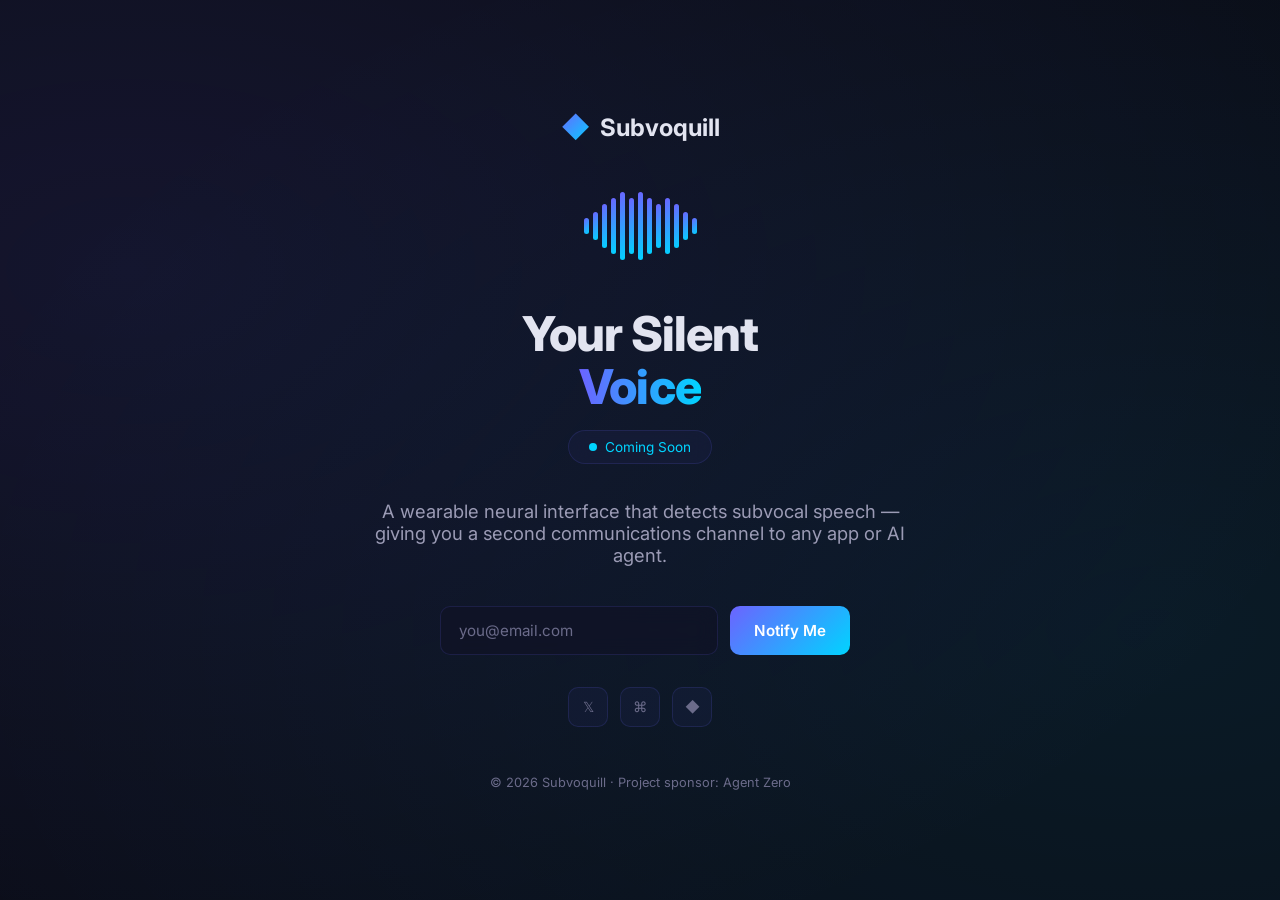
==== commit c70102bf: "Refine descriptions" ====
--- a/index.html
+++ b/index.html
@@ -3,497 +3,322 @@
 <head>
   <meta charset="UTF-8">
   <meta name="viewport" content="width=device-width, initial-scale=1.0">
-  <title>Subvoquill — Your Silent Voice</title>
-  <meta name="description" content="Subvoquill is a neck-wearable device that detects silent subvocal speech, giving you a second communications channel to any app or AI agent.">
-  <meta property="og:title" content="Subvoquill — Your Silent Voice">
+  <title>Subvoquill — Coming Soon</title>
+  <meta name="description" content="Subvoquill: Your Silent Voice. A wearable neural interface for subvocal speech detection. Coming soon.">
+  <meta property="og:title" content="Subvoquill — Coming Soon">
   <meta property="og:description" content="Neural interface wearable for silent speech. Communicate without speaking.">
   <meta property="og:type" content="website">
   <meta property="og:url" content="https://subvoquill.github.io">
-  <meta name="twitter:card" content="summary_large_image">
-  <meta name="twitter:title" content="Subvoquill — Your Silent Voice">
-  <meta name="twitter:description" content="Neural interface wearable for silent speech. Communicate without speaking.">
   <link rel="icon" type="image/svg+xml" href="data:image/svg+xml,%3Csvg xmlns='http://www.w3.org/2000/svg' viewBox='0 0 100 100'%3E%3Cdefs%3E%3ClinearGradient id='g' x1='0%25' y1='0%25' x2='100%25' y2='100%25'%3E%3Cstop offset='0%25' stop-color='%236C63FF'/%3E%3Cstop offset='100%25' stop-color='%2300D4FF'/%3E%3C/linearGradient%3E%3C/defs%3E%3Ccircle cx='50' cy='50' r='45' fill='none' stroke='url(%23g)' stroke-width='4'/%3E%3Cpath d='M35 45 Q42 30 50 45 Q58 60 65 45' fill='none' stroke='url(%23g)' stroke-width='4' stroke-linecap='round'/%3E%3C/svg%3E">
   <link rel="preconnect" href="https://fonts.googleapis.com">
   <link rel="preconnect" href="https://fonts.gstatic.com" crossorigin>
   <link href="https://fonts.googleapis.com/css2?family=Inter:wght@400;500;600;700;800&display=swap" rel="stylesheet">
-  <link rel="stylesheet" href="style.css">
+  <style>
+    :root {
+      --bg-primary: #0B0D17;
+      --purple: #6C63FF;
+      --cyan: #00D4FF;
+      --gradient: linear-gradient(135deg, #6C63FF, #00D4FF);
+      --gradient-text: linear-gradient(90deg, #6C63FF, #00D4FF);
+      --text-primary: #E2E4F0;
+      --text-secondary: #9B9BB5;
+      --text-dim: #6B6B8A;
+      --border-glass: rgba(108, 99, 255, 0.15);
+      --bg-glass: rgba(108, 99, 255, 0.05);
+    }
+
+    *, *::before, *::after { margin: 0; padding: 0; box-sizing: border-box; }
+
+    body {
+      font-family: 'Inter', -apple-system, BlinkMacSystemFont, 'Segoe UI', Roboto, sans-serif;
+      background: var(--bg-primary);
+      color: var(--text-primary);
+      min-height: 100vh;
+      display: flex;
+      align-items: center;
+      justify-content: center;
+      overflow: hidden;
+      -webkit-font-smoothing: antialiased;
+    }
+
+    /* Animated background */
+    body::before {
+      content: '';
+      position: fixed;
+      top: -50%; left: -50%;
+      width: 200%; height: 200%;
+      background: radial-gradient(ellipse at 30% 40%, rgba(108, 99, 255, 0.1) 0%, transparent 50%),
+                  radial-gradient(ellipse at 70% 60%, rgba(0, 212, 255, 0.07) 0%, transparent 50%);
+      animation: bgShift 12s ease-in-out infinite alternate;
+    }
+
+    @keyframes bgShift {
+      0% { transform: translate(0, 0) rotate(0deg); }
+      100% { transform: translate(2%, -2%) rotate(3deg); }
+    }
+
+    .splash {
+      text-align: center;
+      position: relative;
+      z-index: 1;
+      padding: 40px 24px;
+      max-width: 600px;
+    }
+
+    .logo {
+      font-size: 1.5rem;
+      font-weight: 700;
+      color: var(--text-primary);
+      display: flex;
+      align-items: center;
+      justify-content: center;
+      gap: 10px;
+      margin-bottom: 48px;
+      animation: fadeIn 1s ease;
+    }
+
+    .logo-icon {
+      background: var(--gradient);
+      -webkit-background-clip: text;
+      -webkit-text-fill-color: transparent;
+      background-clip: text;
+      font-size: 1.75rem;
+    }
+
+    /* Waveform animation */
+    .waveform {
+      display: flex;
+      align-items: center;
+      justify-content: center;
+      gap: 4px;
+      margin-bottom: 48px;
+      animation: fadeIn 1s ease 0.2s both;
+    }
+
+    .waveform .bar {
+      width: 5px;
+      border-radius: 5px;
+      background: var(--gradient);
+      animation: barPulse 1.4s ease-in-out infinite;
+    }
+
+    .waveform .bar:nth-child(1)  { height: 16px; animation-delay: 0s; }
+    .waveform .bar:nth-child(2)  { height: 28px; animation-delay: 0.08s; }
+    .waveform .bar:nth-child(3)  { height: 44px; animation-delay: 0.16s; }
+    .waveform .bar:nth-child(4)  { height: 56px; animation-delay: 0.24s; }
+    .waveform .bar:nth-child(5)  { height: 68px; animation-delay: 0.32s; }
+    .waveform .bar:nth-child(6)  { height: 56px; animation-delay: 0.40s; }
+    .waveform .bar:nth-child(7)  { height: 68px; animation-delay: 0.48s; }
+    .waveform .bar:nth-child(8)  { height: 56px; animation-delay: 0.56s; }
+    .waveform .bar:nth-child(9)  { height: 44px; animation-delay: 0.64s; }
+    .waveform .bar:nth-child(10) { height: 56px; animation-delay: 0.72s; }
+    .waveform .bar:nth-child(11) { height: 44px; animation-delay: 0.80s; }
+    .waveform .bar:nth-child(12) { height: 28px; animation-delay: 0.88s; }
+    .waveform .bar:nth-child(13) { height: 16px; animation-delay: 0.96s; }
+
+    @keyframes barPulse {
+      0%, 100% { transform: scaleY(0.35); opacity: 0.4; }
+      50% { transform: scaleY(1); opacity: 1; }
+    }
+
+    h1 {
+      font-size: 3rem;
+      font-weight: 800;
+      line-height: 1.1;
+      margin-bottom: 16px;
+      letter-spacing: -0.02em;
+      animation: fadeIn 1s ease 0.4s both;
+    }
+
+    .gradient-text {
+      background: var(--gradient-text);
+      -webkit-background-clip: text;
+      -webkit-text-fill-color: transparent;
+      background-clip: text;
+    }
+
+    .tagline {
+      font-size: 1.15rem;
+      color: var(--text-secondary);
+      margin-bottom: 40px;
+      animation: fadeIn 1s ease 0.6s both;
+    }
+
+    .coming-soon-badge {
+      display: inline-flex;
+      align-items: center;
+      gap: 8px;
+      padding: 8px 20px;
+      background: var(--bg-glass);
+      border: 1px solid var(--border-glass);
+      border-radius: 100px;
+      font-size: 0.85rem;
+      color: var(--cyan);
+      margin-bottom: 36px;
+      backdrop-filter: blur(10px);
+      animation: fadeIn 1s ease 0.5s both;
+    }
+
+    .coming-soon-badge .pulse {
+      width: 8px;
+      height: 8px;
+      background: var(--cyan);
+      border-radius: 50%;
+      animation: pulse 2s ease-in-out infinite;
+    }
+
+    @keyframes pulse {
+      0%, 100% { opacity: 1; box-shadow: 0 0 0 0 rgba(0, 212, 255, 0.4); }
+      50% { opacity: 0.7; box-shadow: 0 0 0 8px rgba(0, 212, 255, 0); }
+    }
+
+    .email-form {
+      display: flex;
+      gap: 12px;
+      max-width: 400px;
+      margin: 0 auto 32px;
+      animation: fadeIn 1s ease 0.8s both;
+    }
+
+    .email-form input {
+      flex: 1;
+      padding: 14px 18px;
+      background: rgba(17, 19, 37, 0.7);
+      border: 1px solid var(--border-glass);
+      border-radius: 10px;
+      color: var(--text-primary);
+      font-size: 0.95rem;
+      font-family: inherit;
+      outline: none;
+      transition: 0.3s ease;
+      backdrop-filter: blur(10px);
+    }
+
+    .email-form input::placeholder { color: var(--text-dim); }
+
+    .email-form input:focus {
+      border-color: var(--purple);
+      box-shadow: 0 0 20px rgba(108, 99, 255, 0.3);
+    }
+
+    .email-form button {
+      padding: 14px 24px;
+      background: var(--gradient);
+      border: none;
+      border-radius: 10px;
+      color: white;
+      font-weight: 600;
+      cursor: pointer;
+      transition: 0.3s ease;
+      font-family: inherit;
+      font-size: 0.95rem;
+      white-space: nowrap;
+    }
+
+    .email-form button:hover {
+      box-shadow: 0 0 30px rgba(108, 99, 255, 0.4);
+      transform: translateY(-1px);
+    }
+
+    .social {
+      display: flex;
+      gap: 12px;
+      justify-content: center;
+      animation: fadeIn 1s ease 1s both;
+    }
+
+    .social a {
+      width: 40px;
+      height: 40px;
+      border-radius: 10px;
+      background: var(--bg-glass);
+      border: 1px solid var(--border-glass);
+      display: flex;
+      align-items: center;
+      justify-content: center;
+      color: var(--text-dim);
+      text-decoration: none;
+      font-size: 0.9rem;
+      transition: 0.3s ease;
+    }
+
+    .social a:hover {
+      border-color: var(--purple);
+      color: var(--cyan);
+    }
+
+    .footer-text {
+      margin-top: 48px;
+      font-size: 0.8rem;
+      color: var(--text-dim);
+      animation: fadeIn 1s ease 1.2s both;
+    }
+
+    .footer-text a {
+      color: var(--text-dim);
+      text-decoration: none;
+      transition: 0.3s ease;
+    }
+
+    .footer-text a:hover { color: var(--cyan); }
+
+    @keyframes fadeIn {
+      from { opacity: 0; transform: translateY(20px); }
+      to { opacity: 1; transform: translateY(0); }
+    }
+
+    @media (max-width: 480px) {
+      h1 { font-size: 2.2rem; }
+      .email-form { flex-direction: column; }
+      .waveform .bar:nth-child(n+10) { display: none; }
+    }
+  </style>
 </head>
 <body>
-
-  <!-- Navbar -->
-  <nav class="navbar" id="navbar">
-    <div class="container">
-      <a href="#" class="nav-logo">
-        <span class="logo-icon">◆</span> Subvoquill
-      </a>
-      <ul class="nav-links" id="navLinks">
-        <li><a href="#technology">Technology</a></li>
-        <li><a href="#how-it-works">How It Works</a></li>
-        <li><a href="#compatibility">Compatibility</a></li>
-        <li><a href="#specs">Specs</a></li>
-        <li><a href="#faq">FAQ</a></li>
-        <li><a href="#newsletter" class="nav-cta">Get Updates</a></li>
-      </ul>
-      <button class="hamburger" id="hamburger" aria-label="Toggle navigation">
-        <span></span><span></span><span></span>
-      </button>
-    </div>
-  </nav>
-
-  <!-- Hero -->
-  <section class="hero" id="hero">
-    <div class="container">
-      <div class="hero-content">
-        <div class="hero-badge fade-in">
-          <span class="pulse"></span>
-          Neural Interface Technology
-        </div>
-        <h1 class="fade-in fade-in-delay-1">Speak Without<br><span class="gradient-text">Speaking</span></h1>
-        <p class="fade-in fade-in-delay-2">Subvoquill detects your silent subvocal speech through a sleek neck-wearable, giving you a second communications channel to any app or AI agent — without uttering a word.</p>
-        <div class="hero-buttons fade-in fade-in-delay-3">
-          <a href="#newsletter" class="btn btn-primary">Reserve Yours →</a>
-          <a href="#technology" class="btn btn-secondary">Explore Technology</a>
-        </div>
-        <div class="hero-stats fade-in fade-in-delay-4">
-          <div class="stat-item">
-            <div class="stat-value">8</div>
-            <div class="stat-label">EMG Sensors</div>
-          </div>
-          <div class="stat-item">
-            <div class="stat-value">12hr</div>
-            <div class="stat-label">Battery Life</div>
-          </div>
-          <div class="stat-item">
-            <div class="stat-value">97%</div>
-            <div class="stat-label">Accuracy</div>
-          </div>
-          <div class="stat-item">
-            <div class="stat-value">28g</div>
-            <div class="stat-label">Weight</div>
-          </div>
-        </div>
-      </div>
-      <div class="hero-visual fade-in">
-        <div class="waveform-container">
-          <div class="wave-ring"></div>
-          <div class="wave-ring"></div>
-          <div class="wave-ring"></div>
-          <div class="wave-ring"></div>
-          <div class="device-core">
-            <svg viewBox="0 0 48 48" fill="none" xmlns="http://www.w3.org/2000/svg">
-              <path d="M12 28C12 28 16 16 24 16C32 16 36 28 36 28" stroke="url(#coreGrad)" stroke-width="2.5" stroke-linecap="round"/>
-              <path d="M16 30C16 30 19 22 24 22C29 22 32 30 32 30" stroke="url(#coreGrad)" stroke-width="2" stroke-linecap="round" opacity="0.6"/>
-              <circle cx="24" cy="34" r="2" fill="url(#coreGrad)" opacity="0.8"/>
-              <defs>
-                <linearGradient id="coreGrad" x1="12" y1="16" x2="36" y2="34" gradientUnits="userSpaceOnUse">
-                  <stop stop-color="#6C63FF"/>
-                  <stop offset="1" stop-color="#00D4FF"/>
-                </linearGradient>
-              </defs>
-            </svg>
-          </div>
-          <div class="waveform-bars">
-            <div class="bar"></div>
-            <div class="bar"></div>
-            <div class="bar"></div>
-            <div class="bar"></div>
-            <div class="bar"></div>
-            <div class="bar"></div>
-            <div class="bar"></div>
-            <div class="bar"></div>
-            <div class="bar"></div>
-          </div>
-        </div>
-      </div>
-    </div>
-  </section>
-
-  <!-- Technology -->
-  <section id="technology">
-    <div class="container">
-      <div class="section-label fade-in"><span class="label-dot"></span> Technology</div>
-      <h2 class="fade-in">Pioneering Neural Sensing<br>for <span class="gradient-text">Silent Speech</span></h2>
-      <p class="fade-in">Subvoquill captures the subtle electromyography signals from your throat muscles when you subvocalize — the neural patterns your brain sends even when you speak silently to yourself.</p>
-      <div class="tech-grid">
-        <div class="tech-card fade-in">
-          <div class="tech-icon">📡</div>
-          <h3>EMG Sensor Array</h3>
-          <p>An 8-sensor electromyography array wraps comfortably around your neck, capturing subvocal muscle activations with medical-grade precision.</p>
-          <ul class="tech-features">
-            <li>8 high-fidelity EMG sensors</li>
-            <li>Adaptive noise cancellation</li>
-            <li>Medical-grade signal quality</li>
-            <li>Self-calibrating fit</li>
-          </ul>
-        </div>
-        <div class="tech-card fade-in fade-in-delay-1">
-          <div class="tech-icon">🧠</div>
-          <h3>Neural Decoding Engine</h3>
-          <p>On-device AI processes EMG signals in real-time, decoding subvocal patterns into text commands with 97% accuracy — no cloud required.</p>
-          <ul class="tech-features">
-            <li>On-device neural network</li>
-            <li>Sub-50ms latency</li>
-            <li>Personalized voice model</li>
-            <li>Continuous learning</li>
-          </ul>
-        </div>
-        <div class="tech-card fade-in fade-in-delay-2">
-          <div class="tech-icon">🔗</div>
-          <h3>Universal Agent Link</h3>
-          <p>Route your silent commands to any connected app or AI agent via BLE 5.3. Your second channel, your choice of destination.</p>
-          <ul class="tech-features">
-            <li>BLE 5.3 low-energy link</li>
-            <li>Open agent protocol</li>
-            <li>Multi-agent routing</li>
-            <li>End-to-end encryption</li>
-          </ul>
-        </div>
-      </div>
-    </div>
-  </section>
-
-  <!-- How It Works -->
-  <section id="how-it-works">
-    <div class="container">
-      <div class="section-label fade-in"><span class="label-dot"></span> How It Works</div>
-      <h2 class="fade-in">Three Steps to <span class="gradient-text">Silent Command</span></h2>
-      <p class="fade-in">From thought to action in milliseconds. Subvoquill bridges the gap between your inner voice and the digital world.</p>
-      <div class="process-grid">
-        <div class="process-step fade-in">
-          <div class="process-number">01</div>
-          <div class="process-icon">🎵</div>
-          <h3>Wear</h3>
-          <p>Slip on the lightweight neck band. It self-calibrates to your unique physiology in under 30 seconds, forming a comfortable neural link.</p>
-        </div>
-        <div class="process-step fade-in fade-in-delay-1">
-          <div class="process-number">02</div>
-          <div class="process-icon">💭</div>
-          <h3>Think</h3>
-          <p>Subvocalize naturally — silently mouth words or think in sentences. The EMG sensors detect the subtle muscle activations your brain sends to your vocal cords.</p>
-        </div>
-        <div class="process-step fade-in fade-in-delay-2">
-          <div class="process-number">03</div>
-          <div class="process-icon">⚡</div>
-          <h3>Connect</h3>
-          <p>Your silent command is decoded and routed to your chosen app or AI agent via the Subvoquill companion app. No voice. No hands. Just thought.</p>
-        </div>
-      </div>
-    </div>
-  </section>
-
-  <!-- Terminal Demo -->
-  <section class="terminal-section" id="terminal">
-    <div class="container">
-      <div class="section-label fade-in"><span class="label-dot"></span> Live Demo</div>
-      <h2 class="fade-in" style="text-align:center">See It in <span class="gradient-text">Action</span></h2>
-      <p class="fade-in" style="text-align:center;margin-left:auto;margin-right:auto;">Watch how Subvoquill translates silent speech into real-time commands.</p>
-      <div class="terminal-wrapper fade-in">
-        <div class="terminal">
-          <div class="terminal-header">
-            <div class="terminal-dot red"></div>
-            <div class="terminal-dot yellow"></div>
-            <div class="terminal-dot green"></div>
-            <span class="terminal-title">subvoquill — silent session</span>
-          </div>
-          <div class="terminal-body" id="terminalBody">
-            <div class="terminal-line" data-delay="400">
-              <span class="terminal-prompt">$ </span><span class="terminal-command">subvoquill listen --mode silent</span>
-            </div>
-            <div class="terminal-line" data-delay="1200">
-              <span class="terminal-success">✓ Neural link established</span>
-            </div>
-            <div class="terminal-line" data-delay="2000">
-              <span class="terminal-success">✓ EMG calibration complete</span>
-            </div>
-            <div class="terminal-line" data-delay="3200">
-              <span class="terminal-prompt">$ </span><span class="terminal-command">subvoquill send --agent "claude" "Schedule meeting for 3pm"</span>
-            </div>
-            <div class="terminal-line" data-delay="4400">
-              <span class="terminal-success">✓ Command decoded: "Schedule meeting for 3pm"</span>
-            </div>
-            <div class="terminal-line" data-delay="5200">
-              <span class="terminal-success">✓ Routed to claude</span>
-            </div>
-            <div class="terminal-line" data-delay="6200">
-              <span class="terminal-output">  → Meeting scheduled: Today 3:00 PM</span>
-            </div>
-            <div class="terminal-line" data-delay="7400">
-              <span class="terminal-prompt">$ </span><span class="terminal-command">subvoquill send --agent "home" "Turn on the lights"</span>
-            </div>
-            <div class="terminal-line" data-delay="8600">
-              <span class="terminal-success">✓ Command decoded: "Turn on the lights"</span>
-            </div>
-            <div class="terminal-line" data-delay="9400">
-              <span class="terminal-success">✓ Routed to home</span>
-            </div>
-            <div class="terminal-line" data-delay="10200">
-              <span class="terminal-output">  → Living room lights: ON</span>
-            </div>
-            <div class="terminal-line" data-delay="11200">
-              <span class="terminal-prompt">$ </span><span class="terminal-cursor"></span>
-            </div>
-          </div>
-        </div>
-      </div>
-    </div>
-  </section>
-
-  <!-- Compatibility -->
-  <section id="compatibility">
-    <div class="container">
-      <div class="section-label fade-in"><span class="label-dot"></span> Compatibility</div>
-      <h2 class="fade-in">Your Silent Voice,<br><span class="gradient-text">Any Agent</span></h2>
-      <p class="fade-in">Subvoquill routes your subvocal commands to the AI agent or app of your choice. One silent channel, infinite destinations.</p>
-      <div class="compat-grid">
-        <div class="compat-card fade-in">
-          <span class="compat-icon">🤖</span>
-          <h4>ChatGPT</h4>
-          <p>OpenAI Assistant</p>
-        </div>
-        <div class="compat-card fade-in fade-in-delay-1">
-          <span class="compat-icon">🧠</span>
-          <h4>Claude</h4>
-          <p>Anthropic Assistant</p>
-        </div>
-        <div class="compat-card fade-in fade-in-delay-2">
-          <span class="compat-icon">💎</span>
-          <h4>Gemini</h4>
-          <p>Google Assistant</p>
-        </div>
-        <div class="compat-card fade-in fade-in-delay-3">
-          <span class="compat-icon">🏠</span>
-          <h4>Smart Home</h4>
-          <p>Home Assistant, etc.</p>
-        </div>
-        <div class="compat-card fade-in">
-          <span class="compat-icon">🎯</span>
-          <h4>Custom Agents</h4>
-          <p>Any Open Protocol</p>
-        </div>
-        <div class="compat-card fade-in fade-in-delay-1">
-          <span class="compat-icon">📱</span>
-          <h4>Siri / Alexa</h4>
-          <p>Voice Assistants</p>
-        </div>
-        <div class="compat-card fade-in fade-in-delay-2">
-          <span class="compat-icon">🔧</span>
-          <h4>Agent Zero</h4>
-          <p>Autonomous Agent</p>
-        </div>
-        <div class="compat-card fade-in fade-in-delay-3">
-          <span class="compat-icon">🔗</span>
-          <h4>LangChain</h4>
-          <p>Agent Framework</p>
-        </div>
-      </div>
-    </div>
-  </section>
-
-  <!-- Specs -->
-  <section id="specs">
-    <div class="container">
-      <div class="section-label fade-in"><span class="label-dot"></span> Specifications</div>
-      <h2 class="fade-in">Engineered for <span class="gradient-text">Everyday</span></h2>
-      <p class="fade-in">Ultra-lightweight, all-day comfort, built to disappear into your daily routine.</p>
-      <div class="specs-grid">
-        <div class="spec-item fade-in">
-          <div class="spec-label">Sensors</div>
-          <div class="spec-value">8-EMG</div>
-          <div class="spec-detail">High-fidelity array</div>
-        </div>
-        <div class="spec-item fade-in fade-in-delay-1">
-          <div class="spec-label">Battery</div>
-          <div class="spec-value">12hr</div>
-          <div class="spec-detail">All-day use</div>
-        </div>
-        <div class="spec-item fade-in fade-in-delay-2">
-          <div class="spec-label">Weight</div>
-          <div class="spec-value">28g</div>
-          <div class="spec-detail">Lighter than a headset</div>
-        </div>
-        <div class="spec-item fade-in">
-          <div class="spec-label">Connectivity</div>
-          <div class="spec-value">BLE 5.3</div>
-          <div class="spec-detail">Ultra-low energy</div>
-        </div>
-        <div class="spec-item fade-in fade-in-delay-1">
-          <div class="spec-label">Charging</div>
-          <div class="spec-value">USB-C</div>
-          <div class="spec-detail">Fast charge 45min</div>
-        </div>
-        <div class="spec-item fade-in fade-in-delay-2">
-          <div class="spec-label">Latency</div>
-          <div class="spec-value">&lt;50ms</div>
-          <div class="spec-detail">Real-time response</div>
-        </div>
-        <div class="spec-item fade-in">
-          <div class="spec-label">Accuracy</div>
-          <div class="spec-value">97%</div>
-          <div class="spec-detail">After personalization</div>
-        </div>
-        <div class="spec-item fade-in fade-in-delay-1">
-          <div class="spec-label">Water Resistance</div>
-          <div class="spec-value">IP54</div>
-          <div class="spec-detail">Sweat & splash proof</div>
-        </div>
-        <div class="spec-item fade-in fade-in-delay-2">
-          <div class="spec-label">Encryption</div>
-          <div class="spec-value">E2E</div>
-          <div class="spec-detail">AES-256 standard</div>
-        </div>
-      </div>
-    </div>
-  </section>
-
-  <!-- FAQ -->
-  <section id="faq">
-    <div class="container">
-      <div class="section-label fade-in"><span class="label-dot"></span> FAQ</div>
-      <h2 class="fade-in" style="text-align:center">Frequently Asked <span class="gradient-text">Questions</span></h2>
-      <p class="fade-in" style="text-align:center;margin-left:auto;margin-right:auto">Everything you need to know about Subvoquill and subvocal speech technology.</p>
-      <div class="faq-list">
-        <div class="faq-item fade-in">
-          <button class="faq-question" aria-expanded="false">
-            What is subvocal speech?
-            <span class="faq-icon">+</span>
-          </button>
-          <div class="faq-answer">
-            <div class="faq-answer-inner">
-              Subvocal speech, also known as silent speech, refers to the minute muscle activations in your throat and mouth that occur when you think about speaking or silently mouth words. Your brain sends neural signals to your vocal muscles even when no sound is produced. Subvoquill's EMG sensors detect these subtle electrical patterns and decode them into commands.
-            </div>
-          </div>
-        </div>
-        <div class="faq-item fade-in fade-in-delay-1">
-          <button class="faq-question" aria-expanded="false">
-            Can other people hear what I'm subvocalizing?
-            <span class="faq-icon">+</span>
-          </button>
-          <div class="faq-answer">
-            <div class="faq-answer-inner">
-              No. Subvocal speech produces no audible sound. Subvoquill captures only the electrical signals from your muscles — it's completely silent to anyone around you. Your silent commands remain private, secured with end-to-end AES-256 encryption between the device and your chosen agent.
-            </div>
-          </div>
-        </div>
-        <div class="faq-item fade-in fade-in-delay-2">
-          <button class="faq-question" aria-expanded="false">
-            How accurate is the subvocal recognition?
-            <span class="faq-icon">+</span>
-          </button>
-          <div class="faq-answer">
-            <div class="faq-answer-inner">
-              Subvoquill achieves 97% accuracy after a brief personalization period (typically 10-15 minutes of training). The on-device neural network continuously adapts to your unique physiology, improving over time. Initial out-of-box accuracy is approximately 85%, which rapidly improves with regular use.
-            </div>
-          </div>
-        </div>
-        <div class="faq-item fade-in fade-in-delay-3">
-          <button class="faq-question" aria-expanded="false">
-            Does it work if I'm moving or walking?
-            <span class="faq-icon">+</span>
-          </button>
-          <div class="faq-answer">
-            <div class="faq-answer-inner">
-              Yes. Subvoquill features adaptive noise cancellation that filters out motion artifacts in real-time. While extreme physical activity may reduce accuracy slightly, normal walking, sitting, and everyday movements have minimal impact on performance.
-            </div>
-          </div>
-        </div>
-        <div class="faq-item fade-in fade-in-delay-4">
-          <button class="faq-question" aria-expanded="false">
-            What about privacy and data security?
-            <span class="faq-icon">+</span>
-          </button>
-          <div class="faq-answer">
-            <div class="faq-answer-inner">
-              Privacy is foundational to Subvoquill. All neural decoding happens on-device — your raw EMG data never leaves the wearable. Only decoded text commands are transmitted over an encrypted BLE link. We use AES-256 end-to-end encryption, and no subvocal data is stored on our servers. You own your neural data, period.
-            </div>
-          </div>
-        </div>
-        <div class="faq-item fade-in">
-          <button class="faq-question" aria-expanded="false">
-            Which apps and agents can I connect to?
-            <span class="faq-icon">+</span>
-          </button>
-          <div class="faq-answer">
-            <div class="faq-answer-inner">
-              Subvoquill uses an open agent protocol, meaning it can route commands to virtually any app or AI agent. Out of the box, we support ChatGPT, Claude, Gemini, Siri, Alexa, Home Assistant, Agent Zero, and LangChain-based agents. Our SDK allows developers to integrate any service that accepts text input.
-            </div>
-          </div>
-        </div>
-      </div>
-    </div>
-  </section>
-
-  <!-- Newsletter -->
-  <section id="newsletter" class="newsletter">
-    <div class="container">
-      <div class="section-label fade-in"><span class="label-dot"></span> Stay Updated</div>
-      <h2 class="fade-in">Be First to <span class="gradient-text">Speak Silently</span></h2>
-      <p class="fade-in">Join the waitlist for early access and product updates.</p>
-      <form class="newsletter-form fade-in" onsubmit="event.preventDefault(); this.querySelector('button').textContent='Joined!'; this.querySelector('input').disabled=true; this.querySelector('button').disabled=true;">
-        <input type="email" placeholder="you@email.com" required>
-        <button type="submit">Join Waitlist</button>
-      </form>
-    </div>
-  </section>
-
-  <!-- Footer -->
-  <footer class="footer">
-    <div class="container">
-      <div class="footer-grid">
-        <div class="footer-brand">
-          <a href="#" class="nav-logo">
-            <span class="logo-icon">◆</span> Subvoquill
-          </a>
-          <p>Your silent voice. A neck-wearable neural interface for subvocal speech detection and silent command.</p>
-          <div class="footer-sponsor">
-            <a href="https://www.agent-zero.ai/" target="_blank" rel="noopener">
-              <img src="data:image/svg+xml,%3Csvg xmlns='http://www.w3.org/2000/svg' viewBox='0 0 120 30'%3E%3Cdefs%3E%3ClinearGradient id='azg' x1='0%25' y1='0%25' x2='100%25' y2='100%25'%3E%3Cstop offset='0%25' stop-color='%236C63FF'/%3E%3Cstop offset='100%25' stop-color='%2300D4FF'/%3E%3C/linearGradient%3E%3C/defs%3E%3Ccircle cx='12' cy='15' r='8' fill='none' stroke='url(%23azg)' stroke-width='2'/%3E%3Ctext x='26' y='19' fill='%23E2E4F0' font-family='Inter,sans-serif' font-size='11' font-weight='600'%3EAgent Zero%3C/text%3E%3C/svg%3E" alt="Agent Zero" class="footer-sponsor-logo">
-            </a>
-            <p class="footer-sponsor-text">Project sponsor<br>& contributor</p>
-          </div>
-          <div class="footer-social">
-            <a href="#" aria-label="Twitter">𝕏</a>
-            <a href="#" aria-label="GitHub">⌘</a>
-            <a href="#" aria-label="Discord">◆</a>
-            <a href="#" aria-label="YouTube">▶</a>
-          </div>
-        </div>
-        <div class="footer-col">
-          <h4>Product</h4>
-          <ul>
-            <li><a href="#technology">Technology</a></li>
-            <li><a href="#specs">Specifications</a></li>
-            <li><a href="#compatibility">Compatibility</a></li>
-            <li><a href="#">Pricing</a></li>
-          </ul>
-        </div>
-        <div class="footer-col">
-          <h4>Resources</h4>
-          <ul>
-            <li><a href="#">Documentation</a></li>
-            <li><a href="#">Developer SDK</a></li>
-            <li><a href="#faq">FAQ</a></li>
-            <li><a href="#">Blog</a></li>
-          </ul>
-        </div>
-        <div class="footer-col">
-          <h4>Company</h4>
-          <ul>
-            <li><a href="#">About</a></li>
-            <li><a href="#">Careers</a></li>
-            <li><a href="#">Privacy</a></li>
-            <li><a href="#">Terms</a></li>
-          </ul>
-        </div>
-      </div>
-      <div class="footer-bottom">
-        <span>© 2026 Subvoquill. All rights reserved.</span>
-        <span>
-          <a href="#">Privacy</a> · <a href="#">Terms</a> · <a href="#">Cookies</a>
-        </span>
-      </div>
-    </div>
-  </footer>
-
-  <script src="script.js"></script>
+  <div class="splash">
+    <div class="logo">
+      <span class="logo-icon">◆</span> Subvoquill
+    </div>
+
+    <div class="waveform">
+      <div class="bar"></div>
+      <div class="bar"></div>
+      <div class="bar"></div>
+      <div class="bar"></div>
+      <div class="bar"></div>
+      <div class="bar"></div>
+      <div class="bar"></div>
+      <div class="bar"></div>
+      <div class="bar"></div>
+      <div class="bar"></div>
+      <div class="bar"></div>
+      <div class="bar"></div>
+      <div class="bar"></div>
+    </div>
+
+    <h1>Your Silent<br><span class="gradient-text">Voice</span></h1>
+
+    <div class="coming-soon-badge">
+      <span class="pulse"></span>
+      Coming Soon
+    </div>
+
+    <p class="tagline">A wearable neural interface that detects subvocal speech — giving you a second communications channel to any app or AI agent.</p>
+
+    <form class="email-form" onsubmit="event.preventDefault(); this.querySelector('button').textContent='Joined!'; this.querySelector('input').disabled=true; this.querySelector('button').disabled=true;">
+      <input type="email" placeholder="you@email.com" required>
+      <button type="submit">Notify Me</button>
+    </form>
+
+    <div class="social">
+      <a href="#" aria-label="Twitter">𝕏</a>
+      <a href="#" aria-label="GitHub">⌘</a>
+      <a href="#" aria-label="Discord">◆</a>
+    </div>
+
+    <div class="footer-text">
+      © 2026 Subvoquill · <a href="https://www.agent-zero.ai/" target="_blank" rel="noopener">Project sponsor: Agent Zero</a>
+    </div>
+  </div>
 </body>
 </html>
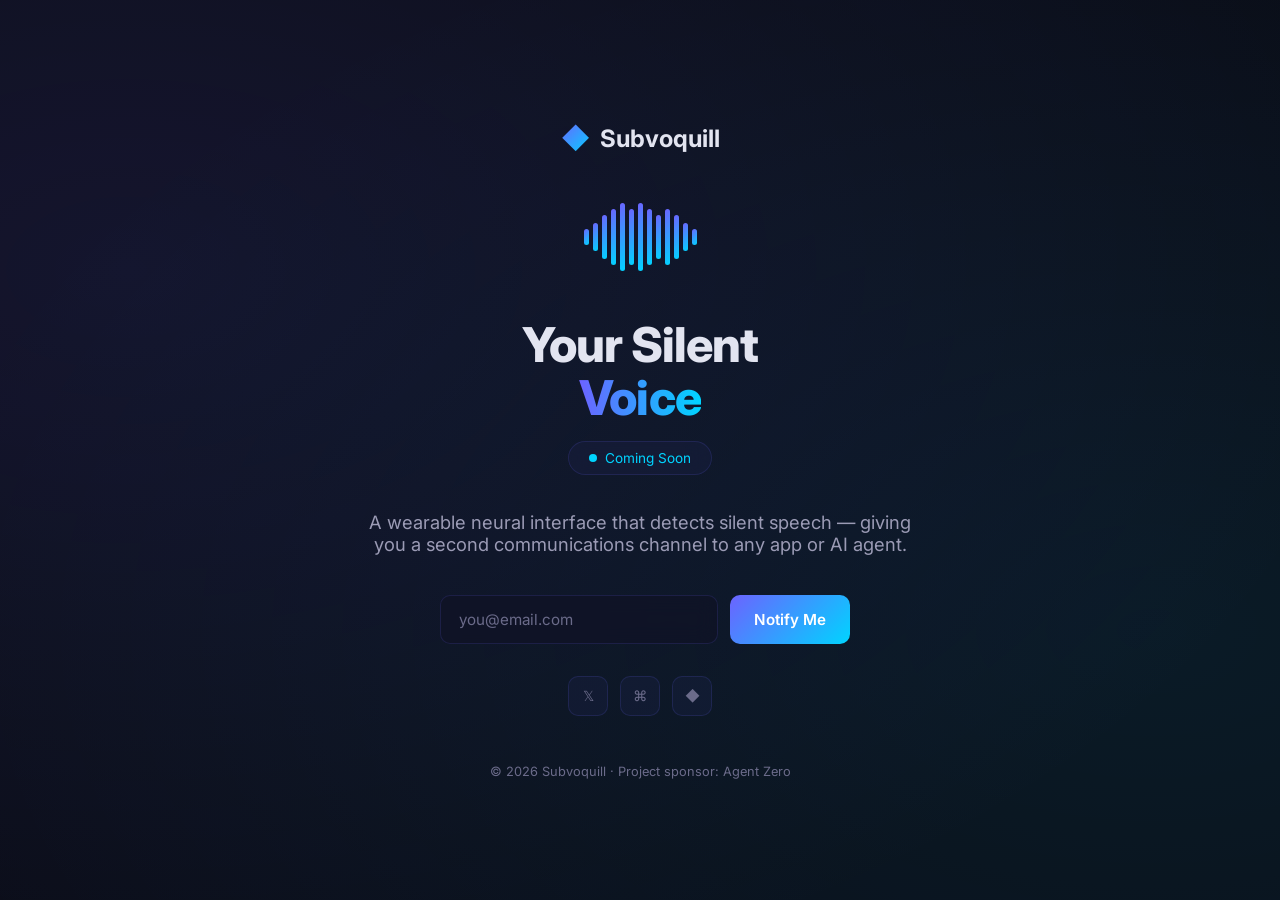
==== commit 2692f78e: "Rework terms" ====
--- a/index.html
+++ b/index.html
@@ -4,7 +4,7 @@
   <meta charset="UTF-8">
   <meta name="viewport" content="width=device-width, initial-scale=1.0">
   <title>Subvoquill — Coming Soon</title>
-  <meta name="description" content="Subvoquill: Your Silent Voice. A wearable neural interface for subvocal speech detection. Coming soon.">
+  <meta name="description" content="Subvoquill: Your Silent Voice. A wearable neural interface for silent speech detection. Coming soon.">
   <meta property="og:title" content="Subvoquill — Coming Soon">
   <meta property="og:description" content="Neural interface wearable for silent speech. Communicate without speaking.">
   <meta property="og:type" content="website">
@@ -303,7 +303,7 @@
       Coming Soon
     </div>
 
-    <p class="tagline">A wearable neural interface that detects subvocal speech — giving you a second communications channel to any app or AI agent.</p>
+    <p class="tagline">A wearable neural interface that detects silent speech — giving you a second communications channel to any app or AI agent.</p>
 
     <form class="email-form" onsubmit="event.preventDefault(); this.querySelector('button').textContent='Joined!'; this.querySelector('input').disabled=true; this.querySelector('button').disabled=true;">
       <input type="email" placeholder="you@email.com" required>
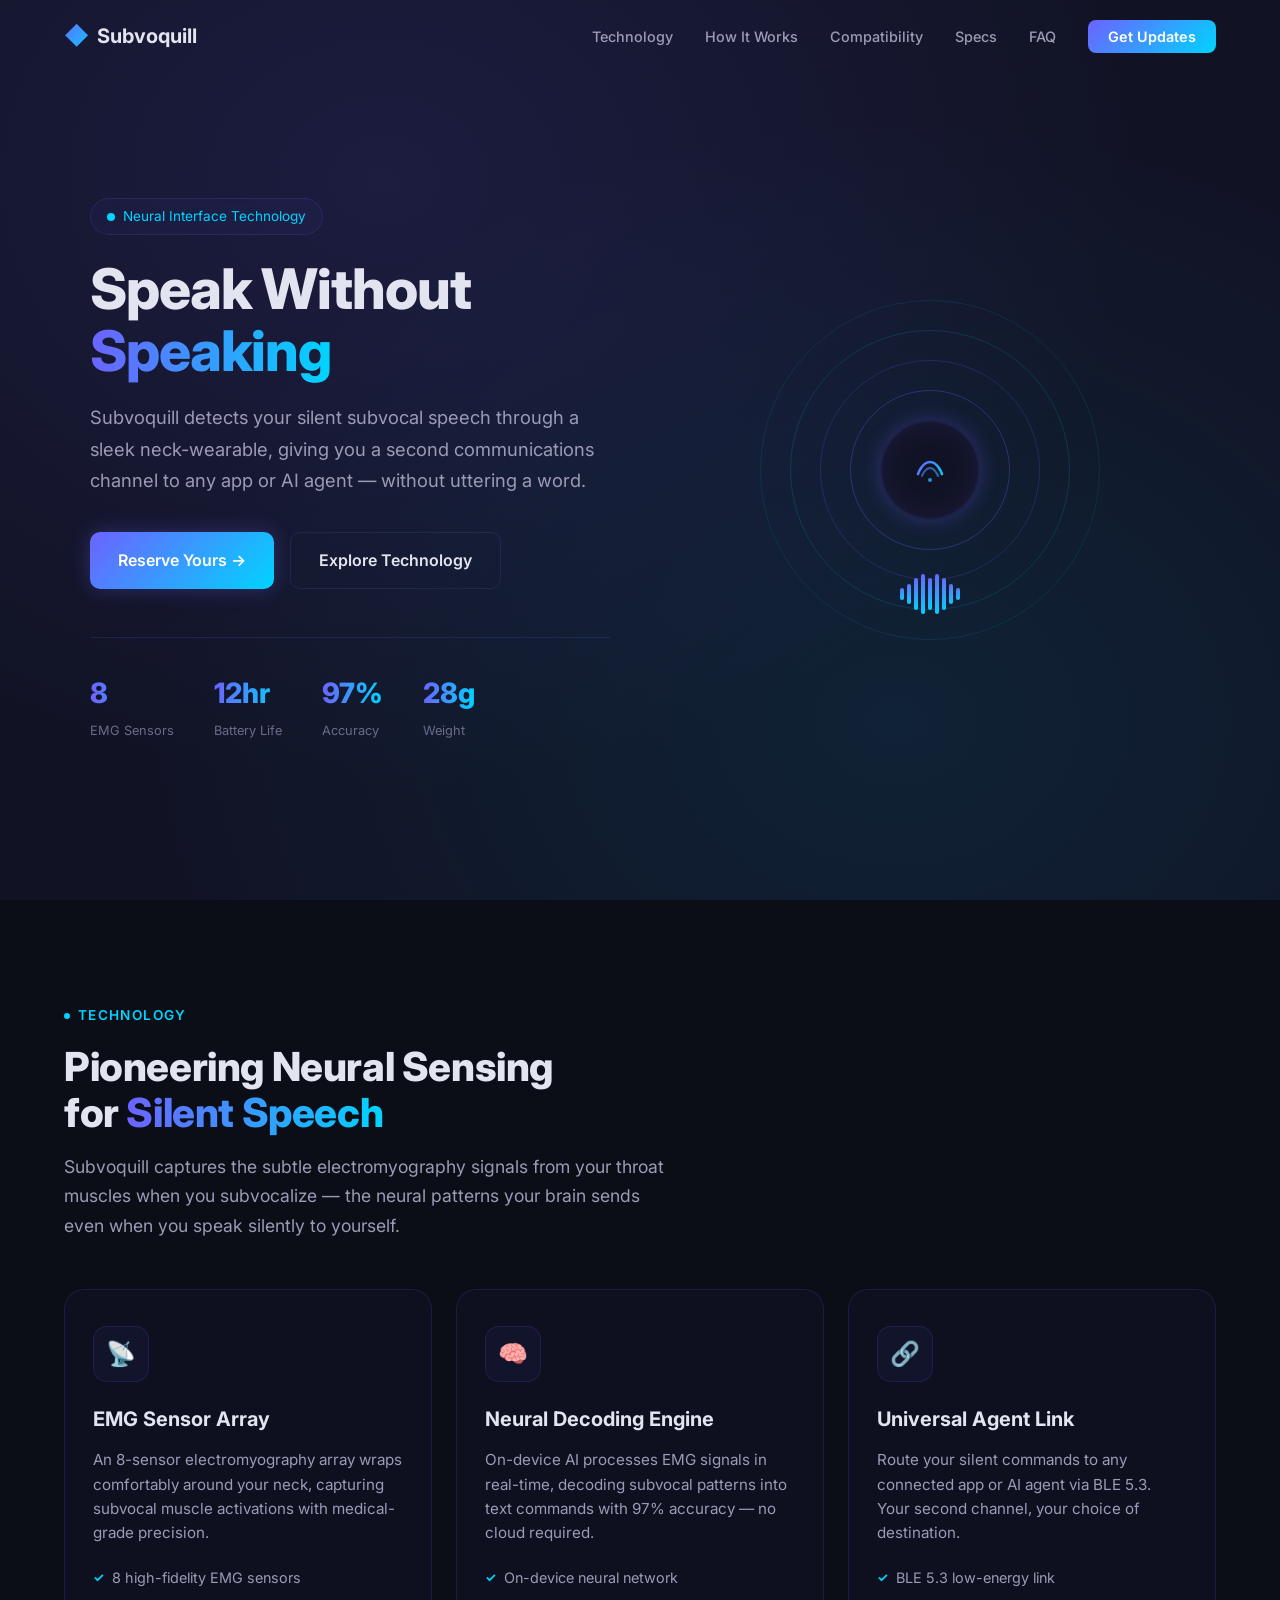
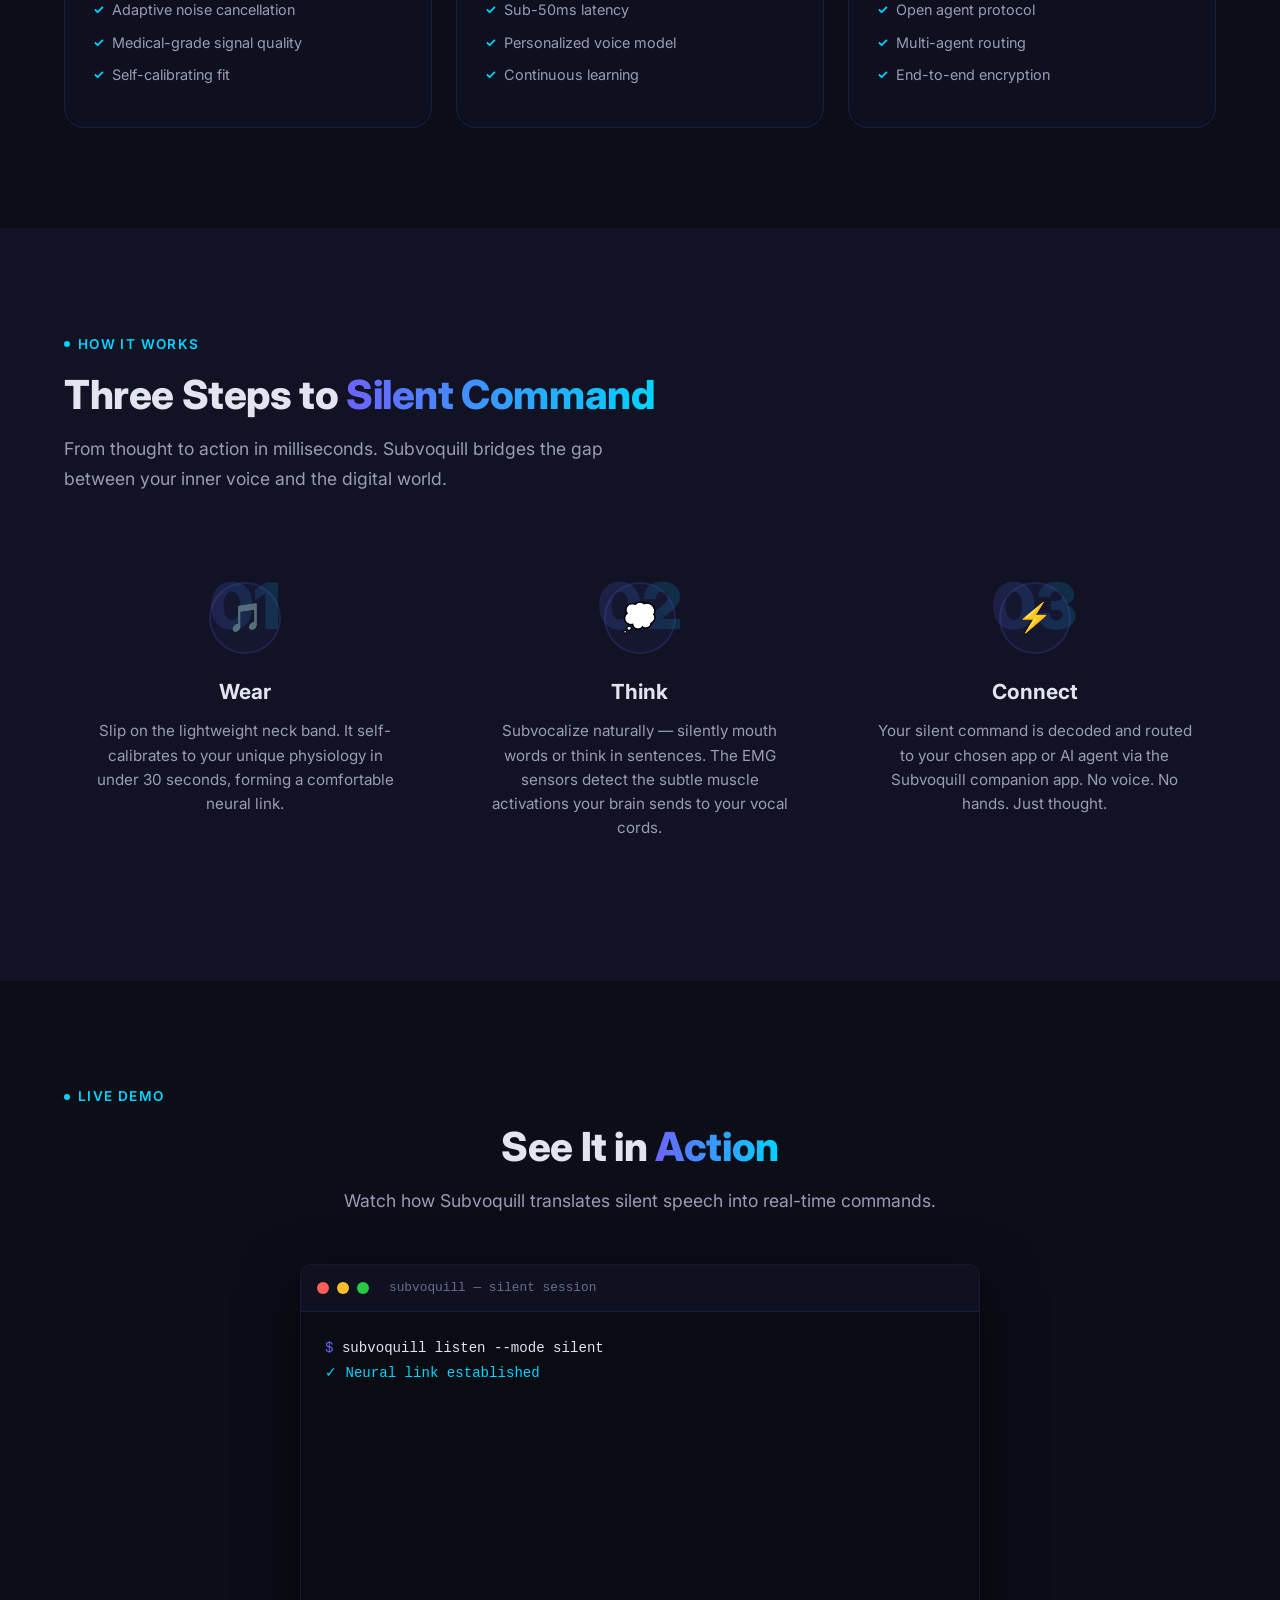
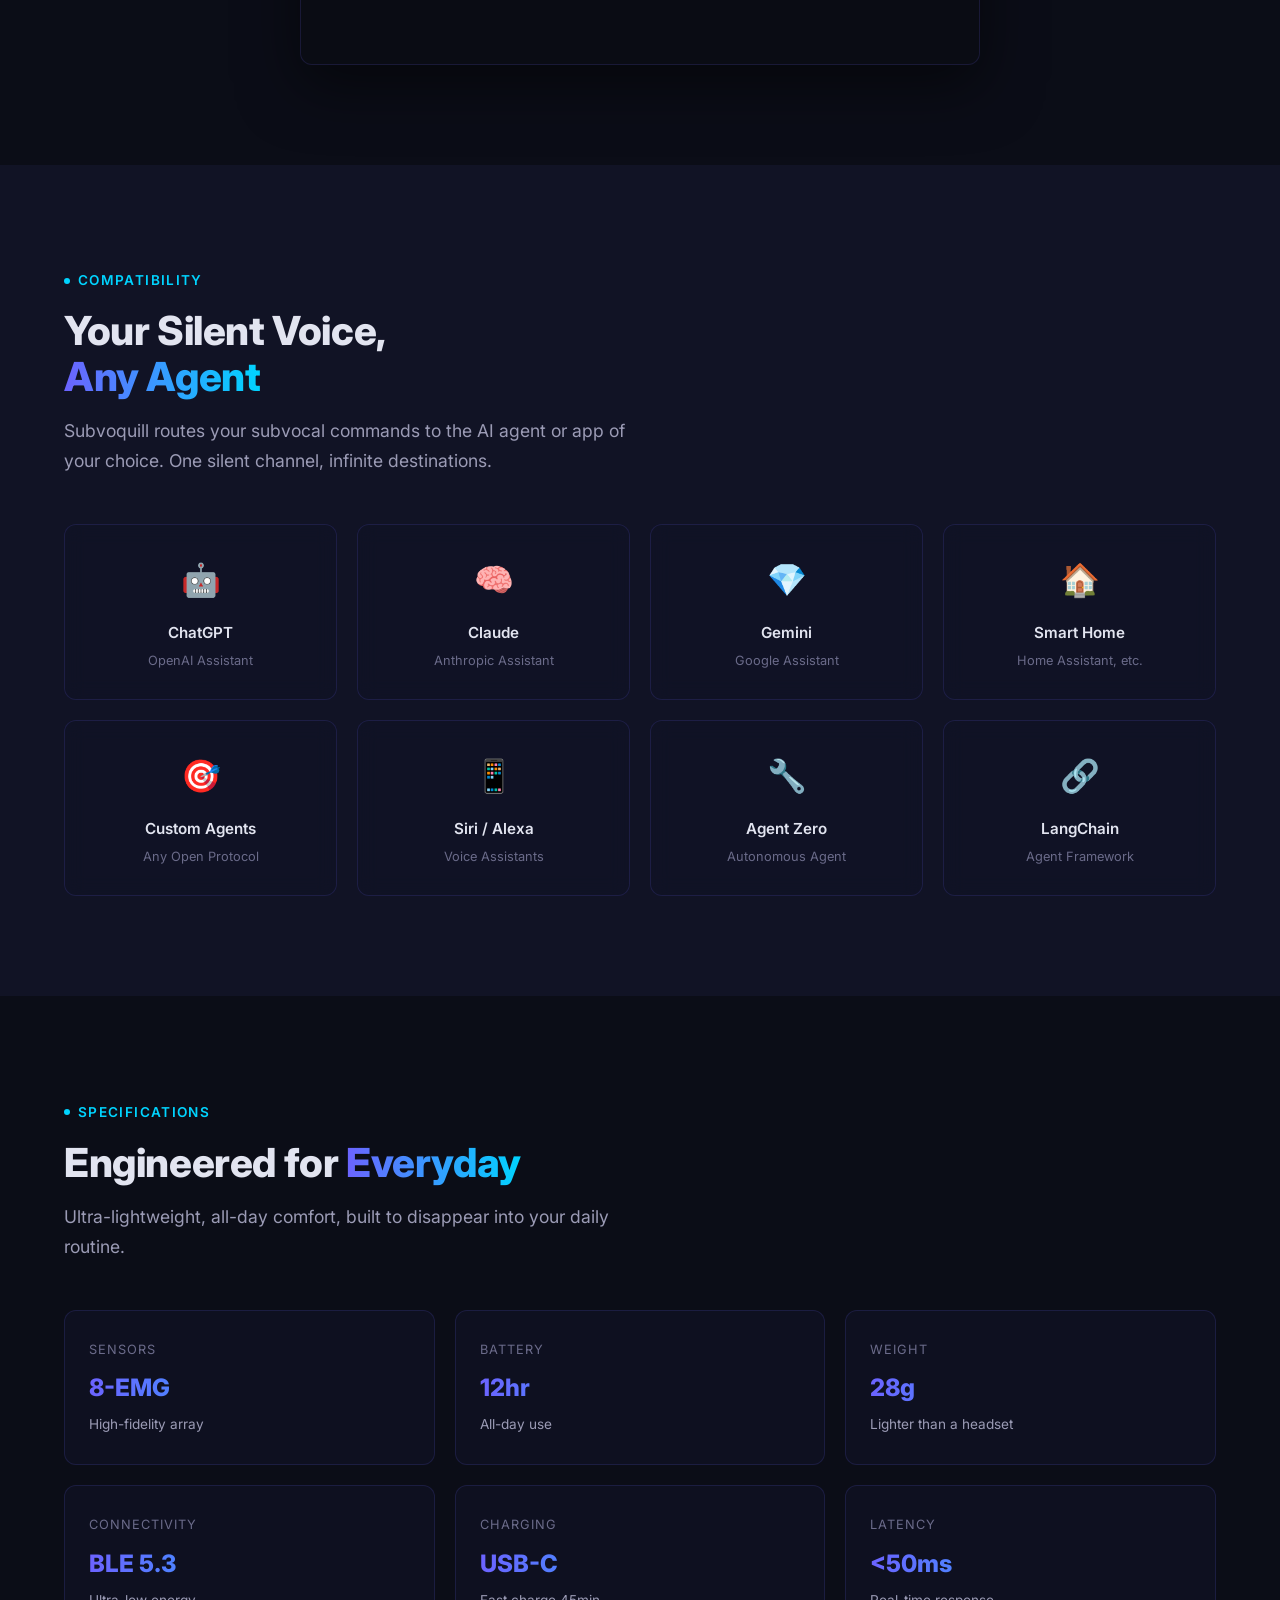
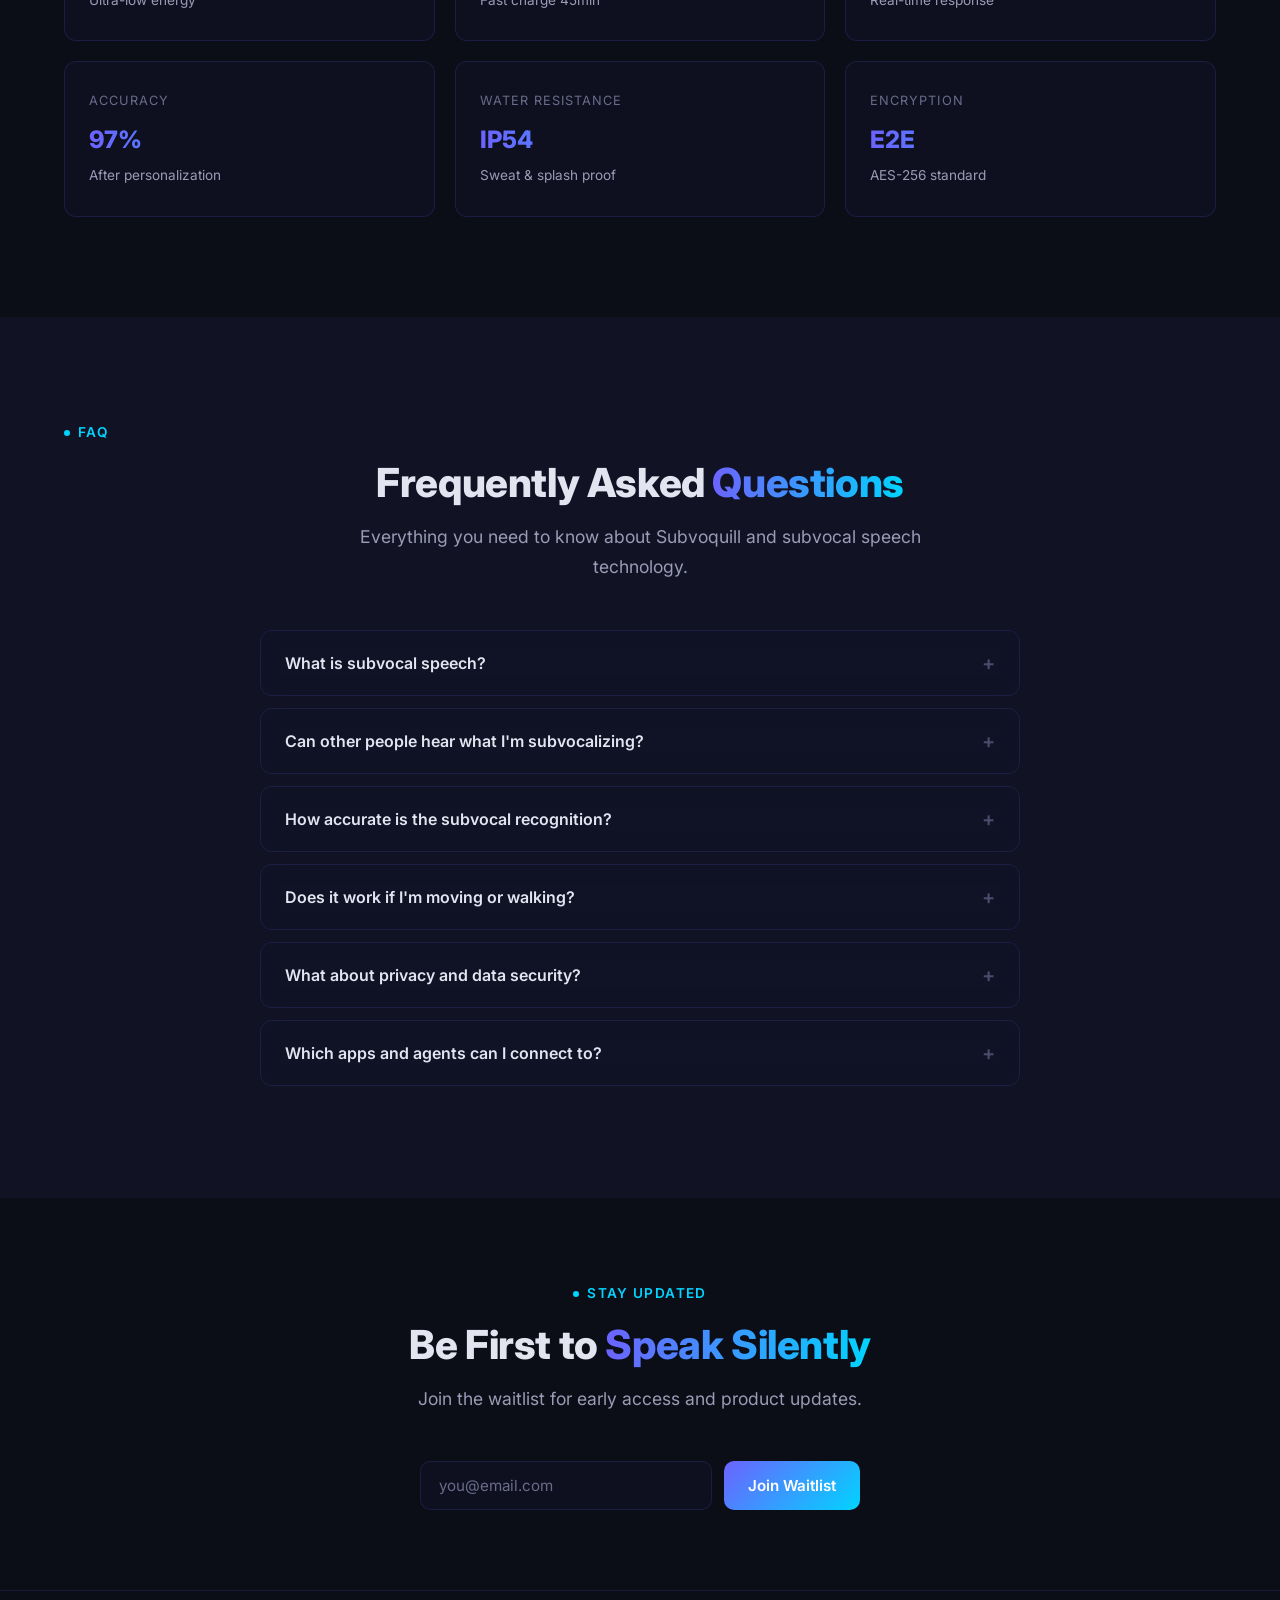
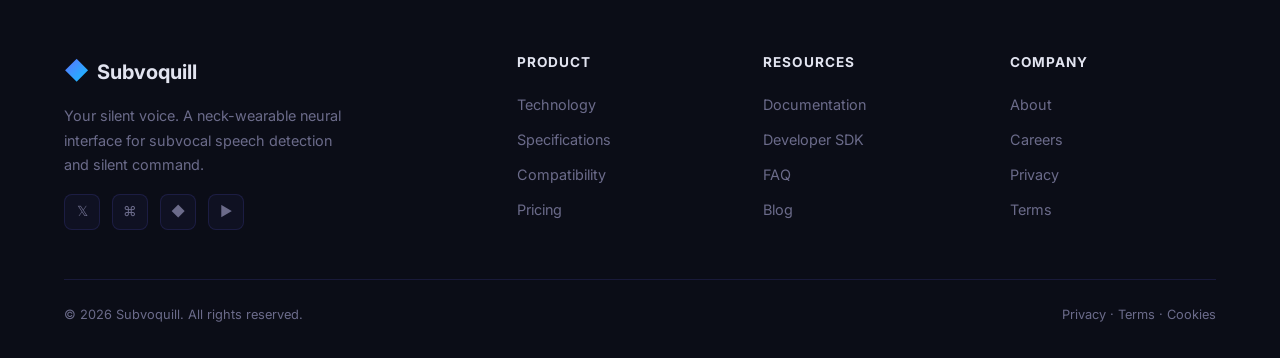
==== commit da41e51c: "Footer refactor Removed the footer sponsor section from the HTML." ====
--- a/index.html
+++ b/index.html
@@ -3,322 +3,491 @@
 <head>
   <meta charset="UTF-8">
   <meta name="viewport" content="width=device-width, initial-scale=1.0">
-  <title>Subvoquill — Coming Soon</title>
-  <meta name="description" content="Subvoquill: Your Silent Voice. A wearable neural interface for silent speech detection. Coming soon.">
-  <meta property="og:title" content="Subvoquill — Coming Soon">
+  <title>Subvoquill — Your Silent Voice</title>
+  <meta name="description" content="Subvoquill is a neck-wearable device that detects silent subvocal speech, giving you a second communications channel to any app or AI agent.">
+  <meta property="og:title" content="Subvoquill — Your Silent Voice">
   <meta property="og:description" content="Neural interface wearable for silent speech. Communicate without speaking.">
   <meta property="og:type" content="website">
   <meta property="og:url" content="https://subvoquill.github.io">
+  <meta name="twitter:card" content="summary_large_image">
+  <meta name="twitter:title" content="Subvoquill — Your Silent Voice">
+  <meta name="twitter:description" content="Neural interface wearable for silent speech. Communicate without speaking.">
   <link rel="icon" type="image/svg+xml" href="data:image/svg+xml,%3Csvg xmlns='http://www.w3.org/2000/svg' viewBox='0 0 100 100'%3E%3Cdefs%3E%3ClinearGradient id='g' x1='0%25' y1='0%25' x2='100%25' y2='100%25'%3E%3Cstop offset='0%25' stop-color='%236C63FF'/%3E%3Cstop offset='100%25' stop-color='%2300D4FF'/%3E%3C/linearGradient%3E%3C/defs%3E%3Ccircle cx='50' cy='50' r='45' fill='none' stroke='url(%23g)' stroke-width='4'/%3E%3Cpath d='M35 45 Q42 30 50 45 Q58 60 65 45' fill='none' stroke='url(%23g)' stroke-width='4' stroke-linecap='round'/%3E%3C/svg%3E">
   <link rel="preconnect" href="https://fonts.googleapis.com">
   <link rel="preconnect" href="https://fonts.gstatic.com" crossorigin>
   <link href="https://fonts.googleapis.com/css2?family=Inter:wght@400;500;600;700;800&display=swap" rel="stylesheet">
-  <style>
-    :root {
-      --bg-primary: #0B0D17;
-      --purple: #6C63FF;
-      --cyan: #00D4FF;
-      --gradient: linear-gradient(135deg, #6C63FF, #00D4FF);
-      --gradient-text: linear-gradient(90deg, #6C63FF, #00D4FF);
-      --text-primary: #E2E4F0;
-      --text-secondary: #9B9BB5;
-      --text-dim: #6B6B8A;
-      --border-glass: rgba(108, 99, 255, 0.15);
-      --bg-glass: rgba(108, 99, 255, 0.05);
-    }
-
-    *, *::before, *::after { margin: 0; padding: 0; box-sizing: border-box; }
-
-    body {
-      font-family: 'Inter', -apple-system, BlinkMacSystemFont, 'Segoe UI', Roboto, sans-serif;
-      background: var(--bg-primary);
-      color: var(--text-primary);
-      min-height: 100vh;
-      display: flex;
-      align-items: center;
-      justify-content: center;
-      overflow: hidden;
-      -webkit-font-smoothing: antialiased;
-    }
-
-    /* Animated background */
-    body::before {
-      content: '';
-      position: fixed;
-      top: -50%; left: -50%;
-      width: 200%; height: 200%;
-      background: radial-gradient(ellipse at 30% 40%, rgba(108, 99, 255, 0.1) 0%, transparent 50%),
-                  radial-gradient(ellipse at 70% 60%, rgba(0, 212, 255, 0.07) 0%, transparent 50%);
-      animation: bgShift 12s ease-in-out infinite alternate;
-    }
-
-    @keyframes bgShift {
-      0% { transform: translate(0, 0) rotate(0deg); }
-      100% { transform: translate(2%, -2%) rotate(3deg); }
-    }
-
-    .splash {
-      text-align: center;
-      position: relative;
-      z-index: 1;
-      padding: 40px 24px;
-      max-width: 600px;
-    }
-
-    .logo {
-      font-size: 1.5rem;
-      font-weight: 700;
-      color: var(--text-primary);
-      display: flex;
-      align-items: center;
-      justify-content: center;
-      gap: 10px;
-      margin-bottom: 48px;
-      animation: fadeIn 1s ease;
-    }
-
-    .logo-icon {
-      background: var(--gradient);
-      -webkit-background-clip: text;
-      -webkit-text-fill-color: transparent;
-      background-clip: text;
-      font-size: 1.75rem;
-    }
-
-    /* Waveform animation */
-    .waveform {
-      display: flex;
-      align-items: center;
-      justify-content: center;
-      gap: 4px;
-      margin-bottom: 48px;
-      animation: fadeIn 1s ease 0.2s both;
-    }
-
-    .waveform .bar {
-      width: 5px;
-      border-radius: 5px;
-      background: var(--gradient);
-      animation: barPulse 1.4s ease-in-out infinite;
-    }
-
-    .waveform .bar:nth-child(1)  { height: 16px; animation-delay: 0s; }
-    .waveform .bar:nth-child(2)  { height: 28px; animation-delay: 0.08s; }
-    .waveform .bar:nth-child(3)  { height: 44px; animation-delay: 0.16s; }
-    .waveform .bar:nth-child(4)  { height: 56px; animation-delay: 0.24s; }
-    .waveform .bar:nth-child(5)  { height: 68px; animation-delay: 0.32s; }
-    .waveform .bar:nth-child(6)  { height: 56px; animation-delay: 0.40s; }
-    .waveform .bar:nth-child(7)  { height: 68px; animation-delay: 0.48s; }
-    .waveform .bar:nth-child(8)  { height: 56px; animation-delay: 0.56s; }
-    .waveform .bar:nth-child(9)  { height: 44px; animation-delay: 0.64s; }
-    .waveform .bar:nth-child(10) { height: 56px; animation-delay: 0.72s; }
-    .waveform .bar:nth-child(11) { height: 44px; animation-delay: 0.80s; }
-    .waveform .bar:nth-child(12) { height: 28px; animation-delay: 0.88s; }
-    .waveform .bar:nth-child(13) { height: 16px; animation-delay: 0.96s; }
-
-    @keyframes barPulse {
-      0%, 100% { transform: scaleY(0.35); opacity: 0.4; }
-      50% { transform: scaleY(1); opacity: 1; }
-    }
-
-    h1 {
-      font-size: 3rem;
-      font-weight: 800;
-      line-height: 1.1;
-      margin-bottom: 16px;
-      letter-spacing: -0.02em;
-      animation: fadeIn 1s ease 0.4s both;
-    }
-
-    .gradient-text {
-      background: var(--gradient-text);
-      -webkit-background-clip: text;
-      -webkit-text-fill-color: transparent;
-      background-clip: text;
-    }
-
-    .tagline {
-      font-size: 1.15rem;
-      color: var(--text-secondary);
-      margin-bottom: 40px;
-      animation: fadeIn 1s ease 0.6s both;
-    }
-
-    .coming-soon-badge {
-      display: inline-flex;
-      align-items: center;
-      gap: 8px;
-      padding: 8px 20px;
-      background: var(--bg-glass);
-      border: 1px solid var(--border-glass);
-      border-radius: 100px;
-      font-size: 0.85rem;
-      color: var(--cyan);
-      margin-bottom: 36px;
-      backdrop-filter: blur(10px);
-      animation: fadeIn 1s ease 0.5s both;
-    }
-
-    .coming-soon-badge .pulse {
-      width: 8px;
-      height: 8px;
-      background: var(--cyan);
-      border-radius: 50%;
-      animation: pulse 2s ease-in-out infinite;
-    }
-
-    @keyframes pulse {
-      0%, 100% { opacity: 1; box-shadow: 0 0 0 0 rgba(0, 212, 255, 0.4); }
-      50% { opacity: 0.7; box-shadow: 0 0 0 8px rgba(0, 212, 255, 0); }
-    }
-
-    .email-form {
-      display: flex;
-      gap: 12px;
-      max-width: 400px;
-      margin: 0 auto 32px;
-      animation: fadeIn 1s ease 0.8s both;
-    }
-
-    .email-form input {
-      flex: 1;
-      padding: 14px 18px;
-      background: rgba(17, 19, 37, 0.7);
-      border: 1px solid var(--border-glass);
-      border-radius: 10px;
-      color: var(--text-primary);
-      font-size: 0.95rem;
-      font-family: inherit;
-      outline: none;
-      transition: 0.3s ease;
-      backdrop-filter: blur(10px);
-    }
-
-    .email-form input::placeholder { color: var(--text-dim); }
-
-    .email-form input:focus {
-      border-color: var(--purple);
-      box-shadow: 0 0 20px rgba(108, 99, 255, 0.3);
-    }
-
-    .email-form button {
-      padding: 14px 24px;
-      background: var(--gradient);
-      border: none;
-      border-radius: 10px;
-      color: white;
-      font-weight: 600;
-      cursor: pointer;
-      transition: 0.3s ease;
-      font-family: inherit;
-      font-size: 0.95rem;
-      white-space: nowrap;
-    }
-
-    .email-form button:hover {
-      box-shadow: 0 0 30px rgba(108, 99, 255, 0.4);
-      transform: translateY(-1px);
-    }
-
-    .social {
-      display: flex;
-      gap: 12px;
-      justify-content: center;
-      animation: fadeIn 1s ease 1s both;
-    }
-
-    .social a {
-      width: 40px;
-      height: 40px;
-      border-radius: 10px;
-      background: var(--bg-glass);
-      border: 1px solid var(--border-glass);
-      display: flex;
-      align-items: center;
-      justify-content: center;
-      color: var(--text-dim);
-      text-decoration: none;
-      font-size: 0.9rem;
-      transition: 0.3s ease;
-    }
-
-    .social a:hover {
-      border-color: var(--purple);
-      color: var(--cyan);
-    }
-
-    .footer-text {
-      margin-top: 48px;
-      font-size: 0.8rem;
-      color: var(--text-dim);
-      animation: fadeIn 1s ease 1.2s both;
-    }
-
-    .footer-text a {
-      color: var(--text-dim);
-      text-decoration: none;
-      transition: 0.3s ease;
-    }
-
-    .footer-text a:hover { color: var(--cyan); }
-
-    @keyframes fadeIn {
-      from { opacity: 0; transform: translateY(20px); }
-      to { opacity: 1; transform: translateY(0); }
-    }
-
-    @media (max-width: 480px) {
-      h1 { font-size: 2.2rem; }
-      .email-form { flex-direction: column; }
-      .waveform .bar:nth-child(n+10) { display: none; }
-    }
-  </style>
+  <link rel="stylesheet" href="style.css">
 </head>
 <body>
-  <div class="splash">
-    <div class="logo">
-      <span class="logo-icon">◆</span> Subvoquill
-    </div>
-
-    <div class="waveform">
-      <div class="bar"></div>
-      <div class="bar"></div>
-      <div class="bar"></div>
-      <div class="bar"></div>
-      <div class="bar"></div>
-      <div class="bar"></div>
-      <div class="bar"></div>
-      <div class="bar"></div>
-      <div class="bar"></div>
-      <div class="bar"></div>
-      <div class="bar"></div>
-      <div class="bar"></div>
-      <div class="bar"></div>
-    </div>
-
-    <h1>Your Silent<br><span class="gradient-text">Voice</span></h1>
-
-    <div class="coming-soon-badge">
-      <span class="pulse"></span>
-      Coming Soon
-    </div>
-
-    <p class="tagline">A wearable neural interface that detects silent speech — giving you a second communications channel to any app or AI agent.</p>
-
-    <form class="email-form" onsubmit="event.preventDefault(); this.querySelector('button').textContent='Joined!'; this.querySelector('input').disabled=true; this.querySelector('button').disabled=true;">
-      <input type="email" placeholder="you@email.com" required>
-      <button type="submit">Notify Me</button>
-    </form>
-
-    <div class="social">
-      <a href="#" aria-label="Twitter">𝕏</a>
-      <a href="#" aria-label="GitHub">⌘</a>
-      <a href="#" aria-label="Discord">◆</a>
-    </div>
-
-    <div class="footer-text">
-      © 2026 Subvoquill · <a href="https://www.agent-zero.ai/" target="_blank" rel="noopener">Project sponsor: Agent Zero</a>
-    </div>
-  </div>
+
+  <!-- Navbar -->
+  <nav class="navbar" id="navbar">
+    <div class="container">
+      <a href="#" class="nav-logo">
+        <span class="logo-icon">◆</span> Subvoquill
+      </a>
+      <ul class="nav-links" id="navLinks">
+        <li><a href="#technology">Technology</a></li>
+        <li><a href="#how-it-works">How It Works</a></li>
+        <li><a href="#compatibility">Compatibility</a></li>
+        <li><a href="#specs">Specs</a></li>
+        <li><a href="#faq">FAQ</a></li>
+        <li><a href="#newsletter" class="nav-cta">Get Updates</a></li>
+      </ul>
+      <button class="hamburger" id="hamburger" aria-label="Toggle navigation">
+        <span></span><span></span><span></span>
+      </button>
+    </div>
+  </nav>
+
+  <!-- Hero -->
+  <section class="hero" id="hero">
+    <div class="container">
+      <div class="hero-content">
+        <div class="hero-badge fade-in">
+          <span class="pulse"></span>
+          Neural Interface Technology
+        </div>
+        <h1 class="fade-in fade-in-delay-1">Speak Without<br><span class="gradient-text">Speaking</span></h1>
+        <p class="fade-in fade-in-delay-2">Subvoquill detects your silent subvocal speech through a sleek neck-wearable, giving you a second communications channel to any app or AI agent — without uttering a word.</p>
+        <div class="hero-buttons fade-in fade-in-delay-3">
+          <a href="#newsletter" class="btn btn-primary">Reserve Yours →</a>
+          <a href="#technology" class="btn btn-secondary">Explore Technology</a>
+        </div>
+        <div class="hero-stats fade-in fade-in-delay-4">
+          <div class="stat-item">
+            <div class="stat-value">8</div>
+            <div class="stat-label">EMG Sensors</div>
+          </div>
+          <div class="stat-item">
+            <div class="stat-value">12hr</div>
+            <div class="stat-label">Battery Life</div>
+          </div>
+          <div class="stat-item">
+            <div class="stat-value">97%</div>
+            <div class="stat-label">Accuracy</div>
+          </div>
+          <div class="stat-item">
+            <div class="stat-value">28g</div>
+            <div class="stat-label">Weight</div>
+          </div>
+        </div>
+      </div>
+      <div class="hero-visual fade-in">
+        <div class="waveform-container">
+          <div class="wave-ring"></div>
+          <div class="wave-ring"></div>
+          <div class="wave-ring"></div>
+          <div class="wave-ring"></div>
+          <div class="device-core">
+            <svg viewBox="0 0 48 48" fill="none" xmlns="http://www.w3.org/2000/svg">
+              <path d="M12 28C12 28 16 16 24 16C32 16 36 28 36 28" stroke="url(#coreGrad)" stroke-width="2.5" stroke-linecap="round"/>
+              <path d="M16 30C16 30 19 22 24 22C29 22 32 30 32 30" stroke="url(#coreGrad)" stroke-width="2" stroke-linecap="round" opacity="0.6"/>
+              <circle cx="24" cy="34" r="2" fill="url(#coreGrad)" opacity="0.8"/>
+              <defs>
+                <linearGradient id="coreGrad" x1="12" y1="16" x2="36" y2="34" gradientUnits="userSpaceOnUse">
+                  <stop stop-color="#6C63FF"/>
+                  <stop offset="1" stop-color="#00D4FF"/>
+                </linearGradient>
+              </defs>
+            </svg>
+          </div>
+          <div class="waveform-bars">
+            <div class="bar"></div>
+            <div class="bar"></div>
+            <div class="bar"></div>
+            <div class="bar"></div>
+            <div class="bar"></div>
+            <div class="bar"></div>
+            <div class="bar"></div>
+            <div class="bar"></div>
+            <div class="bar"></div>
+          </div>
+        </div>
+      </div>
+    </div>
+  </section>
+
+  <!-- Technology -->
+  <section id="technology">
+    <div class="container">
+      <div class="section-label fade-in"><span class="label-dot"></span> Technology</div>
+      <h2 class="fade-in">Pioneering Neural Sensing<br>for <span class="gradient-text">Silent Speech</span></h2>
+      <p class="fade-in">Subvoquill captures the subtle electromyography signals from your throat muscles when you subvocalize — the neural patterns your brain sends even when you speak silently to yourself.</p>
+      <div class="tech-grid">
+        <div class="tech-card fade-in">
+          <div class="tech-icon">📡</div>
+          <h3>EMG Sensor Array</h3>
+          <p>An 8-sensor electromyography array wraps comfortably around your neck, capturing subvocal muscle activations with medical-grade precision.</p>
+          <ul class="tech-features">
+            <li>8 high-fidelity EMG sensors</li>
+            <li>Adaptive noise cancellation</li>
+            <li>Medical-grade signal quality</li>
+            <li>Self-calibrating fit</li>
+          </ul>
+        </div>
+        <div class="tech-card fade-in fade-in-delay-1">
+          <div class="tech-icon">🧠</div>
+          <h3>Neural Decoding Engine</h3>
+          <p>On-device AI processes EMG signals in real-time, decoding subvocal patterns into text commands with 97% accuracy — no cloud required.</p>
+          <ul class="tech-features">
+            <li>On-device neural network</li>
+            <li>Sub-50ms latency</li>
+            <li>Personalized voice model</li>
+            <li>Continuous learning</li>
+          </ul>
+        </div>
+        <div class="tech-card fade-in fade-in-delay-2">
+          <div class="tech-icon">🔗</div>
+          <h3>Universal Agent Link</h3>
+          <p>Route your silent commands to any connected app or AI agent via BLE 5.3. Your second channel, your choice of destination.</p>
+          <ul class="tech-features">
+            <li>BLE 5.3 low-energy link</li>
+            <li>Open agent protocol</li>
+            <li>Multi-agent routing</li>
+            <li>End-to-end encryption</li>
+          </ul>
+        </div>
+      </div>
+    </div>
+  </section>
+
+  <!-- How It Works -->
+  <section id="how-it-works">
+    <div class="container">
+      <div class="section-label fade-in"><span class="label-dot"></span> How It Works</div>
+      <h2 class="fade-in">Three Steps to <span class="gradient-text">Silent Command</span></h2>
+      <p class="fade-in">From thought to action in milliseconds. Subvoquill bridges the gap between your inner voice and the digital world.</p>
+      <div class="process-grid">
+        <div class="process-step fade-in">
+          <div class="process-number">01</div>
+          <div class="process-icon">🎵</div>
+          <h3>Wear</h3>
+          <p>Slip on the lightweight neck band. It self-calibrates to your unique physiology in under 30 seconds, forming a comfortable neural link.</p>
+        </div>
+        <div class="process-step fade-in fade-in-delay-1">
+          <div class="process-number">02</div>
+          <div class="process-icon">💭</div>
+          <h3>Think</h3>
+          <p>Subvocalize naturally — silently mouth words or think in sentences. The EMG sensors detect the subtle muscle activations your brain sends to your vocal cords.</p>
+        </div>
+        <div class="process-step fade-in fade-in-delay-2">
+          <div class="process-number">03</div>
+          <div class="process-icon">⚡</div>
+          <h3>Connect</h3>
+          <p>Your silent command is decoded and routed to your chosen app or AI agent via the Subvoquill companion app. No voice. No hands. Just thought.</p>
+        </div>
+      </div>
+    </div>
+  </section>
+
+  <!-- Terminal Demo -->
+  <section class="terminal-section" id="terminal">
+    <div class="container">
+      <div class="section-label fade-in"><span class="label-dot"></span> Live Demo</div>
+      <h2 class="fade-in" style="text-align:center">See It in <span class="gradient-text">Action</span></h2>
+      <p class="fade-in" style="text-align:center;margin-left:auto;margin-right:auto;">Watch how Subvoquill translates silent speech into real-time commands.</p>
+      <div class="terminal-wrapper fade-in">
+        <div class="terminal">
+          <div class="terminal-header">
+            <div class="terminal-dot red"></div>
+            <div class="terminal-dot yellow"></div>
+            <div class="terminal-dot green"></div>
+            <span class="terminal-title">subvoquill — silent session</span>
+          </div>
+          <div class="terminal-body" id="terminalBody">
+            <div class="terminal-line" data-delay="400">
+              <span class="terminal-prompt">$ </span><span class="terminal-command">subvoquill listen --mode silent</span>
+            </div>
+            <div class="terminal-line" data-delay="1200">
+              <span class="terminal-success">✓ Neural link established</span>
+            </div>
+            <div class="terminal-line" data-delay="2000">
+              <span class="terminal-success">✓ EMG calibration complete</span>
+            </div>
+            <div class="terminal-line" data-delay="3200">
+              <span class="terminal-prompt">$ </span><span class="terminal-command">subvoquill send --agent "claude" "Schedule meeting for 3pm"</span>
+            </div>
+            <div class="terminal-line" data-delay="4400">
+              <span class="terminal-success">✓ Command decoded: "Schedule meeting for 3pm"</span>
+            </div>
+            <div class="terminal-line" data-delay="5200">
+              <span class="terminal-success">✓ Routed to claude</span>
+            </div>
+            <div class="terminal-line" data-delay="6200">
+              <span class="terminal-output">  → Meeting scheduled: Today 3:00 PM</span>
+            </div>
+            <div class="terminal-line" data-delay="7400">
+              <span class="terminal-prompt">$ </span><span class="terminal-command">subvoquill send --agent "home" "Turn on the lights"</span>
+            </div>
+            <div class="terminal-line" data-delay="8600">
+              <span class="terminal-success">✓ Command decoded: "Turn on the lights"</span>
+            </div>
+            <div class="terminal-line" data-delay="9400">
+              <span class="terminal-success">✓ Routed to home</span>
+            </div>
+            <div class="terminal-line" data-delay="10200">
+              <span class="terminal-output">  → Living room lights: ON</span>
+            </div>
+            <div class="terminal-line" data-delay="11200">
+              <span class="terminal-prompt">$ </span><span class="terminal-cursor"></span>
+            </div>
+          </div>
+        </div>
+      </div>
+    </div>
+  </section>
+
+  <!-- Compatibility -->
+  <section id="compatibility">
+    <div class="container">
+      <div class="section-label fade-in"><span class="label-dot"></span> Compatibility</div>
+      <h2 class="fade-in">Your Silent Voice,<br><span class="gradient-text">Any Agent</span></h2>
+      <p class="fade-in">Subvoquill routes your subvocal commands to the AI agent or app of your choice. One silent channel, infinite destinations.</p>
+      <div class="compat-grid">
+        <div class="compat-card fade-in">
+          <span class="compat-icon">🤖</span>
+          <h4>ChatGPT</h4>
+          <p>OpenAI Assistant</p>
+        </div>
+        <div class="compat-card fade-in fade-in-delay-1">
+          <span class="compat-icon">🧠</span>
+          <h4>Claude</h4>
+          <p>Anthropic Assistant</p>
+        </div>
+        <div class="compat-card fade-in fade-in-delay-2">
+          <span class="compat-icon">💎</span>
+          <h4>Gemini</h4>
+          <p>Google Assistant</p>
+        </div>
+        <div class="compat-card fade-in fade-in-delay-3">
+          <span class="compat-icon">🏠</span>
+          <h4>Smart Home</h4>
+          <p>Home Assistant, etc.</p>
+        </div>
+        <div class="compat-card fade-in">
+          <span class="compat-icon">🎯</span>
+          <h4>Custom Agents</h4>
+          <p>Any Open Protocol</p>
+        </div>
+        <div class="compat-card fade-in fade-in-delay-1">
+          <span class="compat-icon">📱</span>
+          <h4>Siri / Alexa</h4>
+          <p>Voice Assistants</p>
+        </div>
+        <div class="compat-card fade-in fade-in-delay-2">
+          <span class="compat-icon">🔧</span>
+          <h4>Agent Zero</h4>
+          <p>Autonomous Agent</p>
+        </div>
+        <div class="compat-card fade-in fade-in-delay-3">
+          <span class="compat-icon">🔗</span>
+          <h4>LangChain</h4>
+          <p>Agent Framework</p>
+        </div>
+      </div>
+    </div>
+  </section>
+
+  <!-- Specs -->
+  <section id="specs">
+    <div class="container">
+      <div class="section-label fade-in"><span class="label-dot"></span> Specifications</div>
+      <h2 class="fade-in">Engineered for <span class="gradient-text">Everyday</span></h2>
+      <p class="fade-in">Ultra-lightweight, all-day comfort, built to disappear into your daily routine.</p>
+      <div class="specs-grid">
+        <div class="spec-item fade-in">
+          <div class="spec-label">Sensors</div>
+          <div class="spec-value">8-EMG</div>
+          <div class="spec-detail">High-fidelity array</div>
+        </div>
+        <div class="spec-item fade-in fade-in-delay-1">
+          <div class="spec-label">Battery</div>
+          <div class="spec-value">12hr</div>
+          <div class="spec-detail">All-day use</div>
+        </div>
+        <div class="spec-item fade-in fade-in-delay-2">
+          <div class="spec-label">Weight</div>
+          <div class="spec-value">28g</div>
+          <div class="spec-detail">Lighter than a headset</div>
+        </div>
+        <div class="spec-item fade-in">
+          <div class="spec-label">Connectivity</div>
+          <div class="spec-value">BLE 5.3</div>
+          <div class="spec-detail">Ultra-low energy</div>
+        </div>
+        <div class="spec-item fade-in fade-in-delay-1">
+          <div class="spec-label">Charging</div>
+          <div class="spec-value">USB-C</div>
+          <div class="spec-detail">Fast charge 45min</div>
+        </div>
+        <div class="spec-item fade-in fade-in-delay-2">
+          <div class="spec-label">Latency</div>
+          <div class="spec-value">&lt;50ms</div>
+          <div class="spec-detail">Real-time response</div>
+        </div>
+        <div class="spec-item fade-in">
+          <div class="spec-label">Accuracy</div>
+          <div class="spec-value">97%</div>
+          <div class="spec-detail">After personalization</div>
+        </div>
+        <div class="spec-item fade-in fade-in-delay-1">
+          <div class="spec-label">Water Resistance</div>
+          <div class="spec-value">IP54</div>
+          <div class="spec-detail">Sweat & splash proof</div>
+        </div>
+        <div class="spec-item fade-in fade-in-delay-2">
+          <div class="spec-label">Encryption</div>
+          <div class="spec-value">E2E</div>
+          <div class="spec-detail">AES-256 standard</div>
+        </div>
+      </div>
+    </div>
+  </section>
+
+  <!-- FAQ -->
+  <section id="faq">
+    <div class="container">
+      <div class="section-label fade-in"><span class="label-dot"></span> FAQ</div>
+      <h2 class="fade-in" style="text-align:center">Frequently Asked <span class="gradient-text">Questions</span></h2>
+      <p class="fade-in" style="text-align:center;margin-left:auto;margin-right:auto">Everything you need to know about Subvoquill and subvocal speech technology.</p>
+      <div class="faq-list">
+        <div class="faq-item fade-in">
+          <button class="faq-question" aria-expanded="false">
+            What is subvocal speech?
+            <span class="faq-icon">+</span>
+          </button>
+          <div class="faq-answer">
+            <div class="faq-answer-inner">
+              Subvocal speech, also known as silent speech, refers to the minute muscle activations in your throat and mouth that occur when you think about speaking or silently mouth words. Your brain sends neural signals to your vocal muscles even when no sound is produced. Subvoquill's EMG sensors detect these subtle electrical patterns and decode them into commands.
+            </div>
+          </div>
+        </div>
+        <div class="faq-item fade-in fade-in-delay-1">
+          <button class="faq-question" aria-expanded="false">
+            Can other people hear what I'm subvocalizing?
+            <span class="faq-icon">+</span>
+          </button>
+          <div class="faq-answer">
+            <div class="faq-answer-inner">
+              No. Subvocal speech produces no audible sound. Subvoquill captures only the electrical signals from your muscles — it's completely silent to anyone around you. Your silent commands remain private, secured with end-to-end AES-256 encryption between the device and your chosen agent.
+            </div>
+          </div>
+        </div>
+        <div class="faq-item fade-in fade-in-delay-2">
+          <button class="faq-question" aria-expanded="false">
+            How accurate is the subvocal recognition?
+            <span class="faq-icon">+</span>
+          </button>
+          <div class="faq-answer">
+            <div class="faq-answer-inner">
+              Subvoquill achieves 97% accuracy after a brief personalization period (typically 10-15 minutes of training). The on-device neural network continuously adapts to your unique physiology, improving over time. Initial out-of-box accuracy is approximately 85%, which rapidly improves with regular use.
+            </div>
+          </div>
+        </div>
+        <div class="faq-item fade-in fade-in-delay-3">
+          <button class="faq-question" aria-expanded="false">
+            Does it work if I'm moving or walking?
+            <span class="faq-icon">+</span>
+          </button>
+          <div class="faq-answer">
+            <div class="faq-answer-inner">
+              Yes. Subvoquill features adaptive noise cancellation that filters out motion artifacts in real-time. While extreme physical activity may reduce accuracy slightly, normal walking, sitting, and everyday movements have minimal impact on performance.
+            </div>
+          </div>
+        </div>
+        <div class="faq-item fade-in fade-in-delay-4">
+          <button class="faq-question" aria-expanded="false">
+            What about privacy and data security?
+            <span class="faq-icon">+</span>
+          </button>
+          <div class="faq-answer">
+            <div class="faq-answer-inner">
+              Privacy is foundational to Subvoquill. All neural decoding happens on-device — your raw EMG data never leaves the wearable. Only decoded text commands are transmitted over an encrypted BLE link. We use AES-256 end-to-end encryption, and no subvocal data is stored on our servers. You own your neural data, period.
+            </div>
+          </div>
+        </div>
+        <div class="faq-item fade-in">
+          <button class="faq-question" aria-expanded="false">
+            Which apps and agents can I connect to?
+            <span class="faq-icon">+</span>
+          </button>
+          <div class="faq-answer">
+            <div class="faq-answer-inner">
+              Subvoquill uses an open agent protocol, meaning it can route commands to virtually any app or AI agent. Out of the box, we support ChatGPT, Claude, Gemini, Siri, Alexa, Home Assistant, Agent Zero, and LangChain-based agents. Our SDK allows developers to integrate any service that accepts text input.
+            </div>
+          </div>
+        </div>
+      </div>
+    </div>
+  </section>
+
+  <!-- Newsletter -->
+  <section id="newsletter" class="newsletter">
+    <div class="container">
+      <div class="section-label fade-in"><span class="label-dot"></span> Stay Updated</div>
+      <h2 class="fade-in">Be First to <span class="gradient-text">Speak Silently</span></h2>
+      <p class="fade-in">Join the waitlist for early access and product updates.</p>
+      <form class="newsletter-form fade-in" onsubmit="event.preventDefault(); this.querySelector('button').textContent='Joined!'; this.querySelector('input').disabled=true; this.querySelector('button').disabled=true;">
+        <input type="email" placeholder="you@email.com" required>
+        <button type="submit">Join Waitlist</button>
+      </form>
+    </div>
+  </section>
+
+  <!-- Footer -->
+  <footer class="footer">
+    <div class="container">
+      <div class="footer-grid">
+        <div class="footer-brand">
+          <a href="#" class="nav-logo">
+            <span class="logo-icon">◆</span> Subvoquill
+          </a>
+          <p>Your silent voice. A neck-wearable neural interface for subvocal speech detection and silent command.</p>
+          <div class="footer-social">
+            <a href="#" aria-label="Twitter">𝕏</a>
+            <a href="#" aria-label="GitHub">⌘</a>
+            <a href="#" aria-label="Discord">◆</a>
+            <a href="#" aria-label="YouTube">▶</a>
+          </div>
+        </div>
+        <div class="footer-col">
+          <h4>Product</h4>
+          <ul>
+            <li><a href="#technology">Technology</a></li>
+            <li><a href="#specs">Specifications</a></li>
+            <li><a href="#compatibility">Compatibility</a></li>
+            <li><a href="#">Pricing</a></li>
+          </ul>
+        </div>
+        <div class="footer-col">
+          <h4>Resources</h4>
+          <ul>
+            <li><a href="#">Documentation</a></li>
+            <li><a href="#">Developer SDK</a></li>
+            <li><a href="#faq">FAQ</a></li>
+            <li><a href="#">Blog</a></li>
+          </ul>
+        </div>
+        <div class="footer-col">
+          <h4>Company</h4>
+          <ul>
+            <li><a href="#">About</a></li>
+            <li><a href="#">Careers</a></li>
+            <li><a href="#">Privacy</a></li>
+            <li><a href="#">Terms</a></li>
+          </ul>
+        </div>
+      </div>
+      <div class="footer-bottom">
+        <span>© 2026 Subvoquill. All rights reserved.</span>
+        <span>
+          <a href="#">Privacy</a> · <a href="#">Terms</a> · <a href="#">Cookies</a>
+        </span>
+      </div>
+    </div>
+  </footer>
+
+  <script src="script.js"></script>
 </body>
 </html>
--- a/style.css
+++ b/style.css
@@ -0,0 +1,444 @@
+/* Subvoquill - Your Silent Voice */
+:root {
+  --bg-primary: #0B0D17;
+  --bg-secondary: #111325;
+  --bg-card: rgba(17, 19, 37, 0.7);
+  --bg-glass: rgba(108, 99, 255, 0.05);
+  --purple: #6C63FF;
+  --purple-dim: #4A44B0;
+  --cyan: #00D4FF;
+  --cyan-dim: #0099BB;
+  --lavender: #E2E4F0;
+  --muted: #4A4A6A;
+  --text-primary: #E2E4F0;
+  --text-secondary: #9B9BB5;
+  --text-dim: #6B6B8A;
+  --gradient: linear-gradient(135deg, #6C63FF, #00D4FF);
+  --gradient-text: linear-gradient(90deg, #6C63FF, #00D4FF);
+  --glow-purple: 0 0 20px rgba(108, 99, 255, 0.3);
+  --glow-cyan: 0 0 20px rgba(0, 212, 255, 0.3);
+  --border-glass: rgba(108, 99, 255, 0.15);
+  --radius: 12px;
+  --radius-lg: 20px;
+  --transition: 0.3s cubic-bezier(0.4, 0, 0.2, 1);
+}
+
+*, *::before, *::after { margin: 0; padding: 0; box-sizing: border-box; }
+html { scroll-behavior: smooth; font-size: 16px; }
+body {
+  font-family: 'Inter', -apple-system, BlinkMacSystemFont, 'Segoe UI', Roboto, sans-serif;
+  background: var(--bg-primary);
+  color: var(--text-primary);
+  line-height: 1.7;
+  overflow-x: hidden;
+  -webkit-font-smoothing: antialiased;
+}
+
+.gradient-text {
+  background: var(--gradient-text);
+  -webkit-background-clip: text;
+  -webkit-text-fill-color: transparent;
+  background-clip: text;
+}
+.container { max-width: 1200px; margin: 0 auto; padding: 0 24px; }
+
+/* ===== NAVBAR ===== */
+.navbar {
+  position: fixed; top: 0; left: 0; right: 0; z-index: 1000;
+  padding: 16px 0; transition: var(--transition); background: transparent;
+}
+.navbar.scrolled {
+  background: rgba(11, 13, 23, 0.9); backdrop-filter: blur(20px);
+  border-bottom: 1px solid var(--border-glass); padding: 12px 0;
+}
+.navbar .container { display: flex; align-items: center; justify-content: space-between; }
+.nav-logo {
+  font-size: 1.25rem; font-weight: 700; color: var(--text-primary);
+  text-decoration: none; display: flex; align-items: center; gap: 8px;
+}
+.nav-logo .logo-icon {
+  background: var(--gradient); -webkit-background-clip: text;
+  -webkit-text-fill-color: transparent; background-clip: text; font-size: 1.5rem;
+}
+.nav-links { display: flex; align-items: center; gap: 32px; list-style: none; }
+.nav-links a {
+  color: var(--text-secondary); text-decoration: none; font-size: 0.9rem;
+  font-weight: 500; transition: var(--transition); position: relative;
+}
+.nav-links a:hover { color: var(--cyan); }
+.nav-links a::after {
+  content: ''; position: absolute; bottom: -4px; left: 0; width: 0; height: 2px;
+  background: var(--gradient); transition: var(--transition);
+}
+.nav-links a:hover::after { width: 100%; }
+.nav-cta {
+  background: var(--gradient); color: white !important; padding: 8px 20px;
+  border-radius: 8px; font-weight: 600 !important; -webkit-text-fill-color: white !important;
+}
+.nav-cta::after { display: none !important; }
+.nav-cta:hover { box-shadow: var(--glow-purple); transform: translateY(-1px); }
+
+.hamburger {
+  display: none; flex-direction: column; gap: 5px; cursor: pointer;
+  background: none; border: none; padding: 4px;
+}
+.hamburger span {
+  width: 24px; height: 2px; background: var(--text-primary);
+  transition: var(--transition); border-radius: 2px;
+}
+.hamburger.active span:nth-child(1) { transform: rotate(45deg) translate(5px, 5px); }
+.hamburger.active span:nth-child(2) { opacity: 0; }
+.hamburger.active span:nth-child(3) { transform: rotate(-45deg) translate(5px, -5px); }
+
+/* ===== HERO ===== */
+.hero {
+  min-height: 100vh; display: flex; align-items: center; position: relative;
+  padding: 120px 0 80px; overflow: hidden;
+}
+.hero::before {
+  content: ''; position: absolute; top: 0; left: 0; right: 0; bottom: 0;
+  background: radial-gradient(ellipse at 30% 20%, rgba(108, 99, 255, 0.12) 0%, transparent 60%),
+              radial-gradient(ellipse at 70% 80%, rgba(0, 212, 255, 0.08) 0%, transparent 60%);
+  pointer-events: none;
+}
+.hero .container {
+  display: grid; grid-template-columns: 1fr 1fr; gap: 60px;
+  align-items: center; position: relative; z-index: 1;
+}
+.hero-badge {
+  display: inline-flex; align-items: center; gap: 8px; padding: 6px 16px;
+  background: var(--bg-glass); border: 1px solid var(--border-glass); border-radius: 100px;
+  font-size: 0.85rem; color: var(--cyan); margin-bottom: 24px; backdrop-filter: blur(10px);
+}
+.hero-badge .pulse {
+  width: 8px; height: 8px; background: var(--cyan); border-radius: 50%;
+  animation: pulse 2s ease-in-out infinite;
+}
+@keyframes pulse {
+  0%, 100% { opacity: 1; box-shadow: 0 0 0 0 rgba(0, 212, 255, 0.4); }
+  50% { opacity: 0.7; box-shadow: 0 0 0 8px rgba(0, 212, 255, 0); }
+}
+.hero h1 {
+  font-size: 3.5rem; font-weight: 800; line-height: 1.1;
+  margin-bottom: 20px; letter-spacing: -0.02em;
+}
+.hero p {
+  font-size: 1.15rem; color: var(--text-secondary); margin-bottom: 36px; max-width: 520px;
+}
+.hero-buttons { display: flex; gap: 16px; flex-wrap: wrap; }
+.btn {
+  display: inline-flex; align-items: center; gap: 8px; padding: 14px 28px;
+  border-radius: 10px; font-size: 1rem; font-weight: 600; text-decoration: none;
+  transition: var(--transition); border: none; cursor: pointer; font-family: inherit;
+}
+.btn-primary {
+  background: var(--gradient); color: white; box-shadow: var(--glow-purple);
+}
+.btn-primary:hover { transform: translateY(-2px); box-shadow: 0 0 30px rgba(108, 99, 255, 0.4); }
+.btn-secondary {
+  background: transparent; color: var(--text-primary); border: 1px solid var(--border-glass);
+}
+.btn-secondary:hover { border-color: var(--purple); background: var(--bg-glass); }
+
+/* Hero Visual */
+.hero-visual { display: flex; align-items: center; justify-content: center; position: relative; }
+.waveform-container {
+  position: relative; width: 360px; height: 360px;
+  display: flex; align-items: center; justify-content: center;
+}
+.wave-ring {
+  position: absolute; border: 1px solid; border-radius: 50%;
+  animation: waveExpand 3s ease-out infinite;
+}
+.wave-ring:nth-child(1) { width: 160px; height: 160px; border-color: rgba(108,99,255,0.3); animation-delay: 0s; }
+.wave-ring:nth-child(2) { width: 220px; height: 220px; border-color: rgba(108,99,255,0.2); animation-delay: 0.5s; }
+.wave-ring:nth-child(3) { width: 280px; height: 280px; border-color: rgba(0,212,255,0.15); animation-delay: 1s; }
+.wave-ring:nth-child(4) { width: 340px; height: 340px; border-color: rgba(0,212,255,0.1); animation-delay: 1.5s; }
+@keyframes waveExpand {
+  0% { transform: scale(0.8); opacity: 1; }
+  100% { transform: scale(1.4); opacity: 0; }
+}
+.device-core {
+  width: 100px; height: 100px; border-radius: 50%; background: var(--bg-secondary);
+  border: 2px solid var(--border-glass); display: flex; align-items: center;
+  justify-content: center; position: relative; z-index: 2;
+  box-shadow: var(--glow-purple), inset 0 0 30px rgba(108,99,255,0.1);
+}
+.device-core svg { width: 48px; height: 48px; }
+
+.waveform-bars {
+  position: absolute; bottom: 10%; left: 50%; transform: translateX(-50%);
+  display: flex; align-items: center; gap: 3px; z-index: 3;
+}
+.waveform-bars .bar {
+  width: 4px; background: var(--gradient); border-radius: 4px;
+  animation: barPulse 1.2s ease-in-out infinite;
+}
+.waveform-bars .bar:nth-child(1) { height: 12px; animation-delay: 0s; }
+.waveform-bars .bar:nth-child(2) { height: 20px; animation-delay: 0.1s; }
+.waveform-bars .bar:nth-child(3) { height: 32px; animation-delay: 0.2s; }
+.waveform-bars .bar:nth-child(4) { height: 40px; animation-delay: 0.3s; }
+.waveform-bars .bar:nth-child(5) { height: 32px; animation-delay: 0.4s; }
+.waveform-bars .bar:nth-child(6) { height: 40px; animation-delay: 0.5s; }
+.waveform-bars .bar:nth-child(7) { height: 32px; animation-delay: 0.6s; }
+.waveform-bars .bar:nth-child(8) { height: 20px; animation-delay: 0.7s; }
+.waveform-bars .bar:nth-child(9) { height: 12px; animation-delay: 0.8s; }
+@keyframes barPulse {
+  0%, 100% { transform: scaleY(0.4); opacity: 0.5; }
+  50% { transform: scaleY(1); opacity: 1; }
+}
+
+.hero-stats {
+  display: flex; gap: 40px; margin-top: 48px; padding-top: 32px;
+  border-top: 1px solid var(--border-glass);
+}
+.stat-item { text-align: left; }
+.stat-value {
+  font-size: 1.75rem; font-weight: 800;
+  background: var(--gradient-text); -webkit-background-clip: text;
+  -webkit-text-fill-color: transparent; background-clip: text;
+}
+.stat-label { font-size: 0.8rem; color: var(--text-dim); margin-top: 2px; }
+
+/* ===== SECTIONS ===== */
+section { padding: 100px 0; position: relative; }
+section:nth-child(even) { background: var(--bg-secondary); }
+.section-label {
+  display: inline-flex; align-items: center; gap: 8px; font-size: 0.85rem;
+  font-weight: 600; color: var(--cyan); text-transform: uppercase;
+  letter-spacing: 0.1em; margin-bottom: 16px;
+}
+.section-label .label-dot { width: 6px; height: 6px; background: var(--cyan); border-radius: 50%; }
+section h2 {
+  font-size: 2.5rem; font-weight: 800; line-height: 1.15;
+  margin-bottom: 16px; letter-spacing: -0.01em;
+}
+section h2 + p { color: var(--text-secondary); font-size: 1.1rem; max-width: 600px; margin-bottom: 48px; }
+
+/* ===== TECHNOLOGY ===== */
+.tech-grid { display: grid; grid-template-columns: repeat(3, 1fr); gap: 24px; }
+.tech-card {
+  background: var(--bg-card); border: 1px solid var(--border-glass);
+  border-radius: var(--radius-lg); padding: 36px 28px;
+  backdrop-filter: blur(10px); transition: var(--transition); position: relative; overflow: hidden;
+}
+.tech-card::before {
+  content: ''; position: absolute; top: 0; left: 0; right: 0; height: 3px;
+  background: var(--gradient); opacity: 0; transition: var(--transition);
+}
+.tech-card:hover { border-color: var(--purple-dim); transform: translateY(-4px); box-shadow: var(--glow-purple); }
+.tech-card:hover::before { opacity: 1; }
+.tech-icon {
+  width: 56px; height: 56px; border-radius: 14px; background: var(--bg-glass);
+  border: 1px solid var(--border-glass); display: flex; align-items: center;
+  justify-content: center; margin-bottom: 20px; font-size: 1.5rem;
+}
+.tech-card h3 { font-size: 1.25rem; font-weight: 700; margin-bottom: 12px; }
+.tech-card p { color: var(--text-secondary); font-size: 0.95rem; line-height: 1.6; }
+.tech-features { margin-top: 16px; list-style: none; }
+.tech-features li {
+  padding: 4px 0; color: var(--text-secondary); font-size: 0.9rem;
+  display: flex; align-items: center; gap: 8px;
+}
+.tech-features li::before { content: '\2713'; color: var(--cyan); font-weight: 700; font-size: 0.8rem; }
+
+/* ===== HOW IT WORKS ===== */
+.process-grid { display: grid; grid-template-columns: repeat(3, 1fr); gap: 32px; }
+.process-step { text-align: center; padding: 40px 24px; position: relative; }
+.process-number {
+  font-size: 4rem; font-weight: 900;
+  background: var(--gradient-text); -webkit-background-clip: text;
+  -webkit-text-fill-color: transparent; background-clip: text;
+  opacity: 0.15; position: absolute; top: 10px; left: 50%; transform: translateX(-50%);
+}
+.process-icon {
+  width: 72px; height: 72px; border-radius: 50%; background: var(--bg-glass);
+  border: 2px solid var(--border-glass); display: flex; align-items: center;
+  justify-content: center; margin: 0 auto 20px; font-size: 1.75rem; position: relative; z-index: 1;
+}
+.process-step h3 { font-size: 1.3rem; font-weight: 700; margin-bottom: 10px; }
+.process-step p { color: var(--text-secondary); font-size: 0.95rem; line-height: 1.6; }
+
+/* ===== TERMINAL ===== */
+.terminal-section { padding: 100px 0; }
+.terminal-wrapper { max-width: 680px; margin: 0 auto; }
+.terminal {
+  background: #0a0c14; border: 1px solid var(--border-glass); border-radius: var(--radius);
+  overflow: hidden; box-shadow: 0 20px 60px rgba(0,0,0,0.5);
+}
+.terminal-header {
+  display: flex; align-items: center; gap: 8px; padding: 12px 16px;
+  background: rgba(17,19,37,0.8); border-bottom: 1px solid var(--border-glass);
+}
+.terminal-dot { width: 12px; height: 12px; border-radius: 50%; }
+.terminal-dot.red { background: #ff5f57; }
+.terminal-dot.yellow { background: #ffbd2e; }
+.terminal-dot.green { background: #28ca41; }
+.terminal-title {
+  margin-left: 12px; font-size: 0.8rem; color: var(--text-dim);
+  font-family: 'SF Mono','Fira Code','Cascadia Code', monospace;
+}
+.terminal-body {
+  padding: 24px; font-family: 'SF Mono','Fira Code','Cascadia Code', monospace;
+  font-size: 0.88rem; line-height: 1.8; min-height: 280px;
+}
+.terminal-line { opacity: 0; transform: translateY(8px); transition: all 0.4s ease; }
+.terminal-line.visible { opacity: 1; transform: translateY(0); }
+.terminal-prompt { color: var(--purple); }
+.terminal-command { color: var(--text-primary); }
+.terminal-success { color: var(--cyan); }
+.terminal-output { color: var(--text-dim); }
+.terminal-cursor {
+  display: inline-block; width: 8px; height: 16px; background: var(--cyan);
+  animation: blink 1s step-end infinite; vertical-align: middle; margin-left: 4px;
+}
+@keyframes blink { 50% { opacity: 0; } }
+
+/* ===== COMPATIBILITY ===== */
+.compat-grid { display: grid; grid-template-columns: repeat(4, 1fr); gap: 20px; }
+.compat-card {
+  background: var(--bg-card); border: 1px solid var(--border-glass);
+  border-radius: var(--radius); padding: 28px 20px; text-align: center;
+  transition: var(--transition); backdrop-filter: blur(10px);
+}
+.compat-card:hover { border-color: var(--purple-dim); transform: translateY(-2px); }
+.compat-icon { font-size: 2rem; margin-bottom: 12px; display: block; }
+.compat-card h4 { font-size: 0.95rem; font-weight: 600; margin-bottom: 4px; }
+.compat-card p { font-size: 0.8rem; color: var(--text-dim); }
+
+/* ===== SPECS ===== */
+.specs-grid { display: grid; grid-template-columns: repeat(3, 1fr); gap: 20px; }
+.spec-item {
+  background: var(--bg-card); border: 1px solid var(--border-glass);
+  border-radius: var(--radius); padding: 28px 24px; transition: var(--transition);
+}
+.spec-item:hover { border-color: var(--purple-dim); }
+.spec-label {
+  font-size: 0.8rem; color: var(--text-dim); text-transform: uppercase;
+  letter-spacing: 0.08em; margin-bottom: 8px;
+}
+.spec-value {
+  font-size: 1.5rem; font-weight: 800;
+  background: var(--gradient-text); -webkit-background-clip: text;
+  -webkit-text-fill-color: transparent; background-clip: text;
+}
+.spec-detail { font-size: 0.85rem; color: var(--text-secondary); margin-top: 4px; }
+
+/* ===== FAQ ===== */
+.faq-list { max-width: 760px; margin: 0 auto; }
+.faq-item {
+  border: 1px solid var(--border-glass); border-radius: var(--radius);
+  margin-bottom: 12px; overflow: hidden; transition: var(--transition);
+}
+.faq-item:hover { border-color: var(--purple-dim); }
+.faq-question {
+  width: 100%; padding: 20px 24px; background: var(--bg-card); border: none;
+  color: var(--text-primary); font-size: 1rem; font-weight: 600; text-align: left;
+  cursor: pointer; display: flex; align-items: center; justify-content: space-between;
+  font-family: inherit; transition: var(--transition); backdrop-filter: blur(10px);
+}
+.faq-question:hover { color: var(--cyan); }
+.faq-icon {
+  font-size: 1.25rem; transition: transform 0.3s ease; color: var(--muted);
+  flex-shrink: 0; margin-left: 16px;
+}
+.faq-item.active .faq-icon { transform: rotate(45deg); color: var(--cyan); }
+.faq-answer { max-height: 0; overflow: hidden; transition: max-height 0.4s ease, padding 0.4s ease; }
+.faq-item.active .faq-answer { max-height: 300px; }
+.faq-answer-inner { padding: 0 24px 20px; color: var(--text-secondary); font-size: 0.95rem; line-height: 1.7; }
+
+/* ===== NEWSLETTER ===== */
+.newsletter { text-align: center; padding: 80px 0; }
+.newsletter h2 { text-align: center; }
+.newsletter p { text-align: center; margin-left: auto; margin-right: auto; }
+.newsletter-form { display: flex; gap: 12px; max-width: 440px; margin: 32px auto 0; }
+.newsletter-form input {
+  flex: 1; padding: 14px 18px; background: var(--bg-card); border: 1px solid var(--border-glass);
+  border-radius: 10px; color: var(--text-primary); font-size: 0.95rem; font-family: inherit;
+  outline: none; transition: var(--transition);
+}
+.newsletter-form input::placeholder { color: var(--text-dim); }
+.newsletter-form input:focus { border-color: var(--purple); box-shadow: var(--glow-purple); }
+.newsletter-form button {
+  padding: 14px 24px; background: var(--gradient); border: none; border-radius: 10px;
+  color: white; font-weight: 600; cursor: pointer; transition: var(--transition);
+  font-family: inherit; font-size: 0.95rem;
+}
+.newsletter-form button:hover { box-shadow: var(--glow-purple); transform: translateY(-1px); }
+
+/* ===== FOOTER ===== */
+.footer { border-top: 1px solid var(--border-glass); padding: 60px 0 32px; background: var(--bg-primary); }
+.footer-grid { display: grid; grid-template-columns: 2fr 1fr 1fr 1fr; gap: 40px; margin-bottom: 48px; }
+.footer-brand .nav-logo { margin-bottom: 12px; }
+.footer-brand p { color: var(--text-dim); font-size: 0.9rem; max-width: 280px; }
+.footer-sponsor { display: flex; align-items: center; gap: 10px; margin-top: 16px; }
+.footer-sponsor a { display: inline-flex; align-items: center; }
+.footer-sponsor-logo { height: 28px; }
+.footer-sponsor-text { color: var(--text-dim); font-size: 0.8rem; line-height: 1.5; }
+.footer-social { display: flex; gap: 12px; margin-top: 16px; }
+.footer-social a {
+  width: 36px; height: 36px; border-radius: 8px; background: var(--bg-glass);
+  border: 1px solid var(--border-glass); display: flex; align-items: center;
+  justify-content: center; color: var(--text-dim); text-decoration: none;
+  font-size: 0.85rem; transition: var(--transition);
+}
+.footer-social a:hover { border-color: var(--purple); color: var(--cyan); }
+.footer-col h4 {
+  font-size: 0.85rem; font-weight: 700; text-transform: uppercase;
+  letter-spacing: 0.08em; margin-bottom: 16px; color: var(--text-primary);
+}
+.footer-col ul { list-style: none; }
+.footer-col ul li { margin-bottom: 8px; }
+.footer-col ul a { color: var(--text-dim); text-decoration: none; font-size: 0.9rem; transition: var(--transition); }
+.footer-col ul a:hover { color: var(--cyan); }
+.footer-bottom {
+  display: flex; align-items: center; justify-content: space-between;
+  padding-top: 24px; border-top: 1px solid var(--border-glass);
+  font-size: 0.8rem; color: var(--text-dim);
+}
+.footer-bottom a { color: var(--text-dim); text-decoration: none; transition: var(--transition); }
+.footer-bottom a:hover { color: var(--cyan); }
+
+/* ===== ANIMATIONS ===== */
+.fade-in { opacity: 0; transform: translateY(30px); transition: opacity 0.6s ease, transform 0.6s ease; }
+.fade-in.visible { opacity: 1; transform: translateY(0); }
+.fade-in-delay-1 { transition-delay: 0.1s; }
+.fade-in-delay-2 { transition-delay: 0.2s; }
+.fade-in-delay-3 { transition-delay: 0.3s; }
+.fade-in-delay-4 { transition-delay: 0.4s; }
+
+/* ===== RESPONSIVE ===== */
+@media (max-width: 1024px) {
+  .hero .container { grid-template-columns: 1fr; text-align: center; }
+  .hero p { margin: 0 auto 36px; }
+  .hero-buttons { justify-content: center; }
+  .hero-stats { justify-content: center; }
+  .hero-visual { order: -1; }
+  .tech-grid, .process-grid, .specs-grid { grid-template-columns: 1fr; max-width: 500px; margin: 0 auto; }
+  .compat-grid { grid-template-columns: repeat(2, 1fr); }
+  .footer-grid { grid-template-columns: 1fr 1fr; }
+}
+@media (max-width: 768px) {
+  html { font-size: 15px; }
+  .nav-links {
+    position: fixed; top: 0; right: -100%; width: 280px; height: 100vh;
+    background: var(--bg-secondary); border-left: 1px solid var(--border-glass);
+    flex-direction: column; padding: 80px 32px 32px; gap: 20px; transition: right 0.3s ease;
+  }
+  .nav-links.open { right: 0; }
+  .hamburger { display: flex; z-index: 1001; }
+  .hero h1 { font-size: 2.5rem; }
+  .hero-stats { flex-direction: column; gap: 16px; align-items: center; }
+  section h2 { font-size: 2rem; }
+  .waveform-container { width: 260px; height: 260px; }
+  .newsletter-form { flex-direction: column; }
+  .footer-grid { grid-template-columns: 1fr; gap: 32px; }
+  .footer-bottom { flex-direction: column; gap: 8px; text-align: center; }
+}
+@media (max-width: 480px) {
+  .hero h1 { font-size: 2rem; }
+  .hero-buttons { flex-direction: column; width: 100%; }
+  .hero-buttons .btn { width: 100%; justify-content: center; }
+  .compat-grid { grid-template-columns: 1fr; }
+  .specs-grid { grid-template-columns: 1fr; }
+}
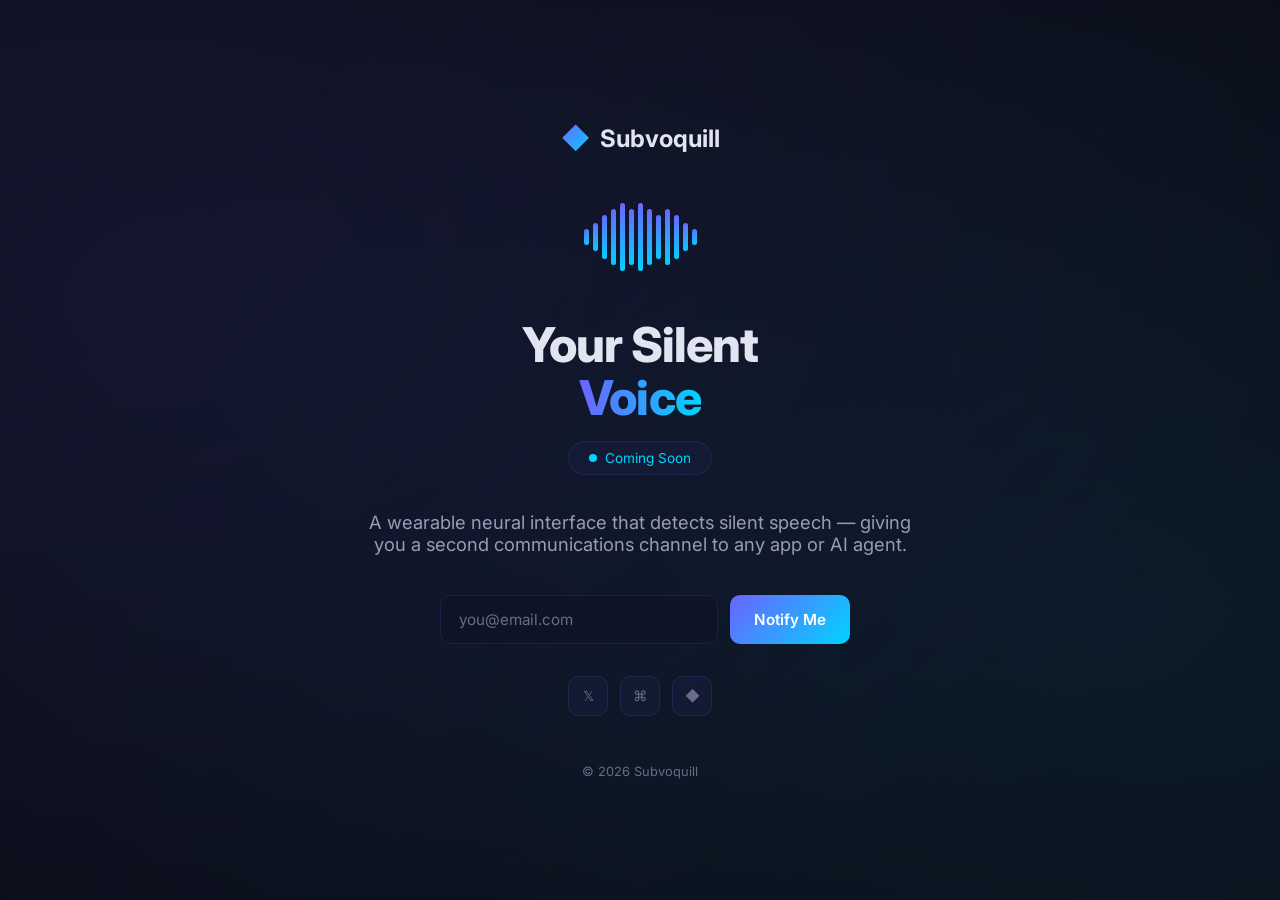
==== commit 21f697d6: "Update footer text to remove sponsor linkRefactor footer Removed project sponsor link from footer." ====
--- a/index.html
+++ b/index.html
@@ -3,491 +3,322 @@
 <head>
   <meta charset="UTF-8">
   <meta name="viewport" content="width=device-width, initial-scale=1.0">
-  <title>Subvoquill — Your Silent Voice</title>
-  <meta name="description" content="Subvoquill is a neck-wearable device that detects silent subvocal speech, giving you a second communications channel to any app or AI agent.">
-  <meta property="og:title" content="Subvoquill — Your Silent Voice">
+  <title>Subvoquill — Coming Soon</title>
+  <meta name="description" content="Subvoquill: Your Silent Voice. A wearable neural interface for silent speech detection. Coming soon.">
+  <meta property="og:title" content="Subvoquill — Coming Soon">
   <meta property="og:description" content="Neural interface wearable for silent speech. Communicate without speaking.">
   <meta property="og:type" content="website">
   <meta property="og:url" content="https://subvoquill.github.io">
-  <meta name="twitter:card" content="summary_large_image">
-  <meta name="twitter:title" content="Subvoquill — Your Silent Voice">
-  <meta name="twitter:description" content="Neural interface wearable for silent speech. Communicate without speaking.">
   <link rel="icon" type="image/svg+xml" href="data:image/svg+xml,%3Csvg xmlns='http://www.w3.org/2000/svg' viewBox='0 0 100 100'%3E%3Cdefs%3E%3ClinearGradient id='g' x1='0%25' y1='0%25' x2='100%25' y2='100%25'%3E%3Cstop offset='0%25' stop-color='%236C63FF'/%3E%3Cstop offset='100%25' stop-color='%2300D4FF'/%3E%3C/linearGradient%3E%3C/defs%3E%3Ccircle cx='50' cy='50' r='45' fill='none' stroke='url(%23g)' stroke-width='4'/%3E%3Cpath d='M35 45 Q42 30 50 45 Q58 60 65 45' fill='none' stroke='url(%23g)' stroke-width='4' stroke-linecap='round'/%3E%3C/svg%3E">
   <link rel="preconnect" href="https://fonts.googleapis.com">
   <link rel="preconnect" href="https://fonts.gstatic.com" crossorigin>
   <link href="https://fonts.googleapis.com/css2?family=Inter:wght@400;500;600;700;800&display=swap" rel="stylesheet">
-  <link rel="stylesheet" href="style.css">
+  <style>
+    :root {
+      --bg-primary: #0B0D17;
+      --purple: #6C63FF;
+      --cyan: #00D4FF;
+      --gradient: linear-gradient(135deg, #6C63FF, #00D4FF);
+      --gradient-text: linear-gradient(90deg, #6C63FF, #00D4FF);
+      --text-primary: #E2E4F0;
+      --text-secondary: #9B9BB5;
+      --text-dim: #6B6B8A;
+      --border-glass: rgba(108, 99, 255, 0.15);
+      --bg-glass: rgba(108, 99, 255, 0.05);
+    }
+
+    *, *::before, *::after { margin: 0; padding: 0; box-sizing: border-box; }
+
+    body {
+      font-family: 'Inter', -apple-system, BlinkMacSystemFont, 'Segoe UI', Roboto, sans-serif;
+      background: var(--bg-primary);
+      color: var(--text-primary);
+      min-height: 100vh;
+      display: flex;
+      align-items: center;
+      justify-content: center;
+      overflow: hidden;
+      -webkit-font-smoothing: antialiased;
+    }
+
+    /* Animated background */
+    body::before {
+      content: '';
+      position: fixed;
+      top: -50%; left: -50%;
+      width: 200%; height: 200%;
+      background: radial-gradient(ellipse at 30% 40%, rgba(108, 99, 255, 0.1) 0%, transparent 50%),
+                  radial-gradient(ellipse at 70% 60%, rgba(0, 212, 255, 0.07) 0%, transparent 50%);
+      animation: bgShift 12s ease-in-out infinite alternate;
+    }
+
+    @keyframes bgShift {
+      0% { transform: translate(0, 0) rotate(0deg); }
+      100% { transform: translate(2%, -2%) rotate(3deg); }
+    }
+
+    .splash {
+      text-align: center;
+      position: relative;
+      z-index: 1;
+      padding: 40px 24px;
+      max-width: 600px;
+    }
+
+    .logo {
+      font-size: 1.5rem;
+      font-weight: 700;
+      color: var(--text-primary);
+      display: flex;
+      align-items: center;
+      justify-content: center;
+      gap: 10px;
+      margin-bottom: 48px;
+      animation: fadeIn 1s ease;
+    }
+
+    .logo-icon {
+      background: var(--gradient);
+      -webkit-background-clip: text;
+      -webkit-text-fill-color: transparent;
+      background-clip: text;
+      font-size: 1.75rem;
+    }
+
+    /* Waveform animation */
+    .waveform {
+      display: flex;
+      align-items: center;
+      justify-content: center;
+      gap: 4px;
+      margin-bottom: 48px;
+      animation: fadeIn 1s ease 0.2s both;
+    }
+
+    .waveform .bar {
+      width: 5px;
+      border-radius: 5px;
+      background: var(--gradient);
+      animation: barPulse 1.4s ease-in-out infinite;
+    }
+
+    .waveform .bar:nth-child(1)  { height: 16px; animation-delay: 0s; }
+    .waveform .bar:nth-child(2)  { height: 28px; animation-delay: 0.08s; }
+    .waveform .bar:nth-child(3)  { height: 44px; animation-delay: 0.16s; }
+    .waveform .bar:nth-child(4)  { height: 56px; animation-delay: 0.24s; }
+    .waveform .bar:nth-child(5)  { height: 68px; animation-delay: 0.32s; }
+    .waveform .bar:nth-child(6)  { height: 56px; animation-delay: 0.40s; }
+    .waveform .bar:nth-child(7)  { height: 68px; animation-delay: 0.48s; }
+    .waveform .bar:nth-child(8)  { height: 56px; animation-delay: 0.56s; }
+    .waveform .bar:nth-child(9)  { height: 44px; animation-delay: 0.64s; }
+    .waveform .bar:nth-child(10) { height: 56px; animation-delay: 0.72s; }
+    .waveform .bar:nth-child(11) { height: 44px; animation-delay: 0.80s; }
+    .waveform .bar:nth-child(12) { height: 28px; animation-delay: 0.88s; }
+    .waveform .bar:nth-child(13) { height: 16px; animation-delay: 0.96s; }
+
+    @keyframes barPulse {
+      0%, 100% { transform: scaleY(0.35); opacity: 0.4; }
+      50% { transform: scaleY(1); opacity: 1; }
+    }
+
+    h1 {
+      font-size: 3rem;
+      font-weight: 800;
+      line-height: 1.1;
+      margin-bottom: 16px;
+      letter-spacing: -0.02em;
+      animation: fadeIn 1s ease 0.4s both;
+    }
+
+    .gradient-text {
+      background: var(--gradient-text);
+      -webkit-background-clip: text;
+      -webkit-text-fill-color: transparent;
+      background-clip: text;
+    }
+
+    .tagline {
+      font-size: 1.15rem;
+      color: var(--text-secondary);
+      margin-bottom: 40px;
+      animation: fadeIn 1s ease 0.6s both;
+    }
+
+    .coming-soon-badge {
+      display: inline-flex;
+      align-items: center;
+      gap: 8px;
+      padding: 8px 20px;
+      background: var(--bg-glass);
+      border: 1px solid var(--border-glass);
+      border-radius: 100px;
+      font-size: 0.85rem;
+      color: var(--cyan);
+      margin-bottom: 36px;
+      backdrop-filter: blur(10px);
+      animation: fadeIn 1s ease 0.5s both;
+    }
+
+    .coming-soon-badge .pulse {
+      width: 8px;
+      height: 8px;
+      background: var(--cyan);
+      border-radius: 50%;
+      animation: pulse 2s ease-in-out infinite;
+    }
+
+    @keyframes pulse {
+      0%, 100% { opacity: 1; box-shadow: 0 0 0 0 rgba(0, 212, 255, 0.4); }
+      50% { opacity: 0.7; box-shadow: 0 0 0 8px rgba(0, 212, 255, 0); }
+    }
+
+    .email-form {
+      display: flex;
+      gap: 12px;
+      max-width: 400px;
+      margin: 0 auto 32px;
+      animation: fadeIn 1s ease 0.8s both;
+    }
+
+    .email-form input {
+      flex: 1;
+      padding: 14px 18px;
+      background: rgba(17, 19, 37, 0.7);
+      border: 1px solid var(--border-glass);
+      border-radius: 10px;
+      color: var(--text-primary);
+      font-size: 0.95rem;
+      font-family: inherit;
+      outline: none;
+      transition: 0.3s ease;
+      backdrop-filter: blur(10px);
+    }
+
+    .email-form input::placeholder { color: var(--text-dim); }
+
+    .email-form input:focus {
+      border-color: var(--purple);
+      box-shadow: 0 0 20px rgba(108, 99, 255, 0.3);
+    }
+
+    .email-form button {
+      padding: 14px 24px;
+      background: var(--gradient);
+      border: none;
+      border-radius: 10px;
+      color: white;
+      font-weight: 600;
+      cursor: pointer;
+      transition: 0.3s ease;
+      font-family: inherit;
+      font-size: 0.95rem;
+      white-space: nowrap;
+    }
+
+    .email-form button:hover {
+      box-shadow: 0 0 30px rgba(108, 99, 255, 0.4);
+      transform: translateY(-1px);
+    }
+
+    .social {
+      display: flex;
+      gap: 12px;
+      justify-content: center;
+      animation: fadeIn 1s ease 1s both;
+    }
+
+    .social a {
+      width: 40px;
+      height: 40px;
+      border-radius: 10px;
+      background: var(--bg-glass);
+      border: 1px solid var(--border-glass);
+      display: flex;
+      align-items: center;
+      justify-content: center;
+      color: var(--text-dim);
+      text-decoration: none;
+      font-size: 0.9rem;
+      transition: 0.3s ease;
+    }
+
+    .social a:hover {
+      border-color: var(--purple);
+      color: var(--cyan);
+    }
+
+    .footer-text {
+      margin-top: 48px;
+      font-size: 0.8rem;
+      color: var(--text-dim);
+      animation: fadeIn 1s ease 1.2s both;
+    }
+
+    .footer-text a {
+      color: var(--text-dim);
+      text-decoration: none;
+      transition: 0.3s ease;
+    }
+
+    .footer-text a:hover { color: var(--cyan); }
+
+    @keyframes fadeIn {
+      from { opacity: 0; transform: translateY(20px); }
+      to { opacity: 1; transform: translateY(0); }
+    }
+
+    @media (max-width: 480px) {
+      h1 { font-size: 2.2rem; }
+      .email-form { flex-direction: column; }
+      .waveform .bar:nth-child(n+10) { display: none; }
+    }
+  </style>
 </head>
 <body>
-
-  <!-- Navbar -->
-  <nav class="navbar" id="navbar">
-    <div class="container">
-      <a href="#" class="nav-logo">
-        <span class="logo-icon">◆</span> Subvoquill
-      </a>
-      <ul class="nav-links" id="navLinks">
-        <li><a href="#technology">Technology</a></li>
-        <li><a href="#how-it-works">How It Works</a></li>
-        <li><a href="#compatibility">Compatibility</a></li>
-        <li><a href="#specs">Specs</a></li>
-        <li><a href="#faq">FAQ</a></li>
-        <li><a href="#newsletter" class="nav-cta">Get Updates</a></li>
-      </ul>
-      <button class="hamburger" id="hamburger" aria-label="Toggle navigation">
-        <span></span><span></span><span></span>
-      </button>
-    </div>
-  </nav>
-
-  <!-- Hero -->
-  <section class="hero" id="hero">
-    <div class="container">
-      <div class="hero-content">
-        <div class="hero-badge fade-in">
-          <span class="pulse"></span>
-          Neural Interface Technology
-        </div>
-        <h1 class="fade-in fade-in-delay-1">Speak Without<br><span class="gradient-text">Speaking</span></h1>
-        <p class="fade-in fade-in-delay-2">Subvoquill detects your silent subvocal speech through a sleek neck-wearable, giving you a second communications channel to any app or AI agent — without uttering a word.</p>
-        <div class="hero-buttons fade-in fade-in-delay-3">
-          <a href="#newsletter" class="btn btn-primary">Reserve Yours →</a>
-          <a href="#technology" class="btn btn-secondary">Explore Technology</a>
-        </div>
-        <div class="hero-stats fade-in fade-in-delay-4">
-          <div class="stat-item">
-            <div class="stat-value">8</div>
-            <div class="stat-label">EMG Sensors</div>
-          </div>
-          <div class="stat-item">
-            <div class="stat-value">12hr</div>
-            <div class="stat-label">Battery Life</div>
-          </div>
-          <div class="stat-item">
-            <div class="stat-value">97%</div>
-            <div class="stat-label">Accuracy</div>
-          </div>
-          <div class="stat-item">
-            <div class="stat-value">28g</div>
-            <div class="stat-label">Weight</div>
-          </div>
-        </div>
-      </div>
-      <div class="hero-visual fade-in">
-        <div class="waveform-container">
-          <div class="wave-ring"></div>
-          <div class="wave-ring"></div>
-          <div class="wave-ring"></div>
-          <div class="wave-ring"></div>
-          <div class="device-core">
-            <svg viewBox="0 0 48 48" fill="none" xmlns="http://www.w3.org/2000/svg">
-              <path d="M12 28C12 28 16 16 24 16C32 16 36 28 36 28" stroke="url(#coreGrad)" stroke-width="2.5" stroke-linecap="round"/>
-              <path d="M16 30C16 30 19 22 24 22C29 22 32 30 32 30" stroke="url(#coreGrad)" stroke-width="2" stroke-linecap="round" opacity="0.6"/>
-              <circle cx="24" cy="34" r="2" fill="url(#coreGrad)" opacity="0.8"/>
-              <defs>
-                <linearGradient id="coreGrad" x1="12" y1="16" x2="36" y2="34" gradientUnits="userSpaceOnUse">
-                  <stop stop-color="#6C63FF"/>
-                  <stop offset="1" stop-color="#00D4FF"/>
-                </linearGradient>
-              </defs>
-            </svg>
-          </div>
-          <div class="waveform-bars">
-            <div class="bar"></div>
-            <div class="bar"></div>
-            <div class="bar"></div>
-            <div class="bar"></div>
-            <div class="bar"></div>
-            <div class="bar"></div>
-            <div class="bar"></div>
-            <div class="bar"></div>
-            <div class="bar"></div>
-          </div>
-        </div>
-      </div>
-    </div>
-  </section>
-
-  <!-- Technology -->
-  <section id="technology">
-    <div class="container">
-      <div class="section-label fade-in"><span class="label-dot"></span> Technology</div>
-      <h2 class="fade-in">Pioneering Neural Sensing<br>for <span class="gradient-text">Silent Speech</span></h2>
-      <p class="fade-in">Subvoquill captures the subtle electromyography signals from your throat muscles when you subvocalize — the neural patterns your brain sends even when you speak silently to yourself.</p>
-      <div class="tech-grid">
-        <div class="tech-card fade-in">
-          <div class="tech-icon">📡</div>
-          <h3>EMG Sensor Array</h3>
-          <p>An 8-sensor electromyography array wraps comfortably around your neck, capturing subvocal muscle activations with medical-grade precision.</p>
-          <ul class="tech-features">
-            <li>8 high-fidelity EMG sensors</li>
-            <li>Adaptive noise cancellation</li>
-            <li>Medical-grade signal quality</li>
-            <li>Self-calibrating fit</li>
-          </ul>
-        </div>
-        <div class="tech-card fade-in fade-in-delay-1">
-          <div class="tech-icon">🧠</div>
-          <h3>Neural Decoding Engine</h3>
-          <p>On-device AI processes EMG signals in real-time, decoding subvocal patterns into text commands with 97% accuracy — no cloud required.</p>
-          <ul class="tech-features">
-            <li>On-device neural network</li>
-            <li>Sub-50ms latency</li>
-            <li>Personalized voice model</li>
-            <li>Continuous learning</li>
-          </ul>
-        </div>
-        <div class="tech-card fade-in fade-in-delay-2">
-          <div class="tech-icon">🔗</div>
-          <h3>Universal Agent Link</h3>
-          <p>Route your silent commands to any connected app or AI agent via BLE 5.3. Your second channel, your choice of destination.</p>
-          <ul class="tech-features">
-            <li>BLE 5.3 low-energy link</li>
-            <li>Open agent protocol</li>
-            <li>Multi-agent routing</li>
-            <li>End-to-end encryption</li>
-          </ul>
-        </div>
-      </div>
-    </div>
-  </section>
-
-  <!-- How It Works -->
-  <section id="how-it-works">
-    <div class="container">
-      <div class="section-label fade-in"><span class="label-dot"></span> How It Works</div>
-      <h2 class="fade-in">Three Steps to <span class="gradient-text">Silent Command</span></h2>
-      <p class="fade-in">From thought to action in milliseconds. Subvoquill bridges the gap between your inner voice and the digital world.</p>
-      <div class="process-grid">
-        <div class="process-step fade-in">
-          <div class="process-number">01</div>
-          <div class="process-icon">🎵</div>
-          <h3>Wear</h3>
-          <p>Slip on the lightweight neck band. It self-calibrates to your unique physiology in under 30 seconds, forming a comfortable neural link.</p>
-        </div>
-        <div class="process-step fade-in fade-in-delay-1">
-          <div class="process-number">02</div>
-          <div class="process-icon">💭</div>
-          <h3>Think</h3>
-          <p>Subvocalize naturally — silently mouth words or think in sentences. The EMG sensors detect the subtle muscle activations your brain sends to your vocal cords.</p>
-        </div>
-        <div class="process-step fade-in fade-in-delay-2">
-          <div class="process-number">03</div>
-          <div class="process-icon">⚡</div>
-          <h3>Connect</h3>
-          <p>Your silent command is decoded and routed to your chosen app or AI agent via the Subvoquill companion app. No voice. No hands. Just thought.</p>
-        </div>
-      </div>
-    </div>
-  </section>
-
-  <!-- Terminal Demo -->
-  <section class="terminal-section" id="terminal">
-    <div class="container">
-      <div class="section-label fade-in"><span class="label-dot"></span> Live Demo</div>
-      <h2 class="fade-in" style="text-align:center">See It in <span class="gradient-text">Action</span></h2>
-      <p class="fade-in" style="text-align:center;margin-left:auto;margin-right:auto;">Watch how Subvoquill translates silent speech into real-time commands.</p>
-      <div class="terminal-wrapper fade-in">
-        <div class="terminal">
-          <div class="terminal-header">
-            <div class="terminal-dot red"></div>
-            <div class="terminal-dot yellow"></div>
-            <div class="terminal-dot green"></div>
-            <span class="terminal-title">subvoquill — silent session</span>
-          </div>
-          <div class="terminal-body" id="terminalBody">
-            <div class="terminal-line" data-delay="400">
-              <span class="terminal-prompt">$ </span><span class="terminal-command">subvoquill listen --mode silent</span>
-            </div>
-            <div class="terminal-line" data-delay="1200">
-              <span class="terminal-success">✓ Neural link established</span>
-            </div>
-            <div class="terminal-line" data-delay="2000">
-              <span class="terminal-success">✓ EMG calibration complete</span>
-            </div>
-            <div class="terminal-line" data-delay="3200">
-              <span class="terminal-prompt">$ </span><span class="terminal-command">subvoquill send --agent "claude" "Schedule meeting for 3pm"</span>
-            </div>
-            <div class="terminal-line" data-delay="4400">
-              <span class="terminal-success">✓ Command decoded: "Schedule meeting for 3pm"</span>
-            </div>
-            <div class="terminal-line" data-delay="5200">
-              <span class="terminal-success">✓ Routed to claude</span>
-            </div>
-            <div class="terminal-line" data-delay="6200">
-              <span class="terminal-output">  → Meeting scheduled: Today 3:00 PM</span>
-            </div>
-            <div class="terminal-line" data-delay="7400">
-              <span class="terminal-prompt">$ </span><span class="terminal-command">subvoquill send --agent "home" "Turn on the lights"</span>
-            </div>
-            <div class="terminal-line" data-delay="8600">
-              <span class="terminal-success">✓ Command decoded: "Turn on the lights"</span>
-            </div>
-            <div class="terminal-line" data-delay="9400">
-              <span class="terminal-success">✓ Routed to home</span>
-            </div>
-            <div class="terminal-line" data-delay="10200">
-              <span class="terminal-output">  → Living room lights: ON</span>
-            </div>
-            <div class="terminal-line" data-delay="11200">
-              <span class="terminal-prompt">$ </span><span class="terminal-cursor"></span>
-            </div>
-          </div>
-        </div>
-      </div>
-    </div>
-  </section>
-
-  <!-- Compatibility -->
-  <section id="compatibility">
-    <div class="container">
-      <div class="section-label fade-in"><span class="label-dot"></span> Compatibility</div>
-      <h2 class="fade-in">Your Silent Voice,<br><span class="gradient-text">Any Agent</span></h2>
-      <p class="fade-in">Subvoquill routes your subvocal commands to the AI agent or app of your choice. One silent channel, infinite destinations.</p>
-      <div class="compat-grid">
-        <div class="compat-card fade-in">
-          <span class="compat-icon">🤖</span>
-          <h4>ChatGPT</h4>
-          <p>OpenAI Assistant</p>
-        </div>
-        <div class="compat-card fade-in fade-in-delay-1">
-          <span class="compat-icon">🧠</span>
-          <h4>Claude</h4>
-          <p>Anthropic Assistant</p>
-        </div>
-        <div class="compat-card fade-in fade-in-delay-2">
-          <span class="compat-icon">💎</span>
-          <h4>Gemini</h4>
-          <p>Google Assistant</p>
-        </div>
-        <div class="compat-card fade-in fade-in-delay-3">
-          <span class="compat-icon">🏠</span>
-          <h4>Smart Home</h4>
-          <p>Home Assistant, etc.</p>
-        </div>
-        <div class="compat-card fade-in">
-          <span class="compat-icon">🎯</span>
-          <h4>Custom Agents</h4>
-          <p>Any Open Protocol</p>
-        </div>
-        <div class="compat-card fade-in fade-in-delay-1">
-          <span class="compat-icon">📱</span>
-          <h4>Siri / Alexa</h4>
-          <p>Voice Assistants</p>
-        </div>
-        <div class="compat-card fade-in fade-in-delay-2">
-          <span class="compat-icon">🔧</span>
-          <h4>Agent Zero</h4>
-          <p>Autonomous Agent</p>
-        </div>
-        <div class="compat-card fade-in fade-in-delay-3">
-          <span class="compat-icon">🔗</span>
-          <h4>LangChain</h4>
-          <p>Agent Framework</p>
-        </div>
-      </div>
-    </div>
-  </section>
-
-  <!-- Specs -->
-  <section id="specs">
-    <div class="container">
-      <div class="section-label fade-in"><span class="label-dot"></span> Specifications</div>
-      <h2 class="fade-in">Engineered for <span class="gradient-text">Everyday</span></h2>
-      <p class="fade-in">Ultra-lightweight, all-day comfort, built to disappear into your daily routine.</p>
-      <div class="specs-grid">
-        <div class="spec-item fade-in">
-          <div class="spec-label">Sensors</div>
-          <div class="spec-value">8-EMG</div>
-          <div class="spec-detail">High-fidelity array</div>
-        </div>
-        <div class="spec-item fade-in fade-in-delay-1">
-          <div class="spec-label">Battery</div>
-          <div class="spec-value">12hr</div>
-          <div class="spec-detail">All-day use</div>
-        </div>
-        <div class="spec-item fade-in fade-in-delay-2">
-          <div class="spec-label">Weight</div>
-          <div class="spec-value">28g</div>
-          <div class="spec-detail">Lighter than a headset</div>
-        </div>
-        <div class="spec-item fade-in">
-          <div class="spec-label">Connectivity</div>
-          <div class="spec-value">BLE 5.3</div>
-          <div class="spec-detail">Ultra-low energy</div>
-        </div>
-        <div class="spec-item fade-in fade-in-delay-1">
-          <div class="spec-label">Charging</div>
-          <div class="spec-value">USB-C</div>
-          <div class="spec-detail">Fast charge 45min</div>
-        </div>
-        <div class="spec-item fade-in fade-in-delay-2">
-          <div class="spec-label">Latency</div>
-          <div class="spec-value">&lt;50ms</div>
-          <div class="spec-detail">Real-time response</div>
-        </div>
-        <div class="spec-item fade-in">
-          <div class="spec-label">Accuracy</div>
-          <div class="spec-value">97%</div>
-          <div class="spec-detail">After personalization</div>
-        </div>
-        <div class="spec-item fade-in fade-in-delay-1">
-          <div class="spec-label">Water Resistance</div>
-          <div class="spec-value">IP54</div>
-          <div class="spec-detail">Sweat & splash proof</div>
-        </div>
-        <div class="spec-item fade-in fade-in-delay-2">
-          <div class="spec-label">Encryption</div>
-          <div class="spec-value">E2E</div>
-          <div class="spec-detail">AES-256 standard</div>
-        </div>
-      </div>
-    </div>
-  </section>
-
-  <!-- FAQ -->
-  <section id="faq">
-    <div class="container">
-      <div class="section-label fade-in"><span class="label-dot"></span> FAQ</div>
-      <h2 class="fade-in" style="text-align:center">Frequently Asked <span class="gradient-text">Questions</span></h2>
-      <p class="fade-in" style="text-align:center;margin-left:auto;margin-right:auto">Everything you need to know about Subvoquill and subvocal speech technology.</p>
-      <div class="faq-list">
-        <div class="faq-item fade-in">
-          <button class="faq-question" aria-expanded="false">
-            What is subvocal speech?
-            <span class="faq-icon">+</span>
-          </button>
-          <div class="faq-answer">
-            <div class="faq-answer-inner">
-              Subvocal speech, also known as silent speech, refers to the minute muscle activations in your throat and mouth that occur when you think about speaking or silently mouth words. Your brain sends neural signals to your vocal muscles even when no sound is produced. Subvoquill's EMG sensors detect these subtle electrical patterns and decode them into commands.
-            </div>
-          </div>
-        </div>
-        <div class="faq-item fade-in fade-in-delay-1">
-          <button class="faq-question" aria-expanded="false">
-            Can other people hear what I'm subvocalizing?
-            <span class="faq-icon">+</span>
-          </button>
-          <div class="faq-answer">
-            <div class="faq-answer-inner">
-              No. Subvocal speech produces no audible sound. Subvoquill captures only the electrical signals from your muscles — it's completely silent to anyone around you. Your silent commands remain private, secured with end-to-end AES-256 encryption between the device and your chosen agent.
-            </div>
-          </div>
-        </div>
-        <div class="faq-item fade-in fade-in-delay-2">
-          <button class="faq-question" aria-expanded="false">
-            How accurate is the subvocal recognition?
-            <span class="faq-icon">+</span>
-          </button>
-          <div class="faq-answer">
-            <div class="faq-answer-inner">
-              Subvoquill achieves 97% accuracy after a brief personalization period (typically 10-15 minutes of training). The on-device neural network continuously adapts to your unique physiology, improving over time. Initial out-of-box accuracy is approximately 85%, which rapidly improves with regular use.
-            </div>
-          </div>
-        </div>
-        <div class="faq-item fade-in fade-in-delay-3">
-          <button class="faq-question" aria-expanded="false">
-            Does it work if I'm moving or walking?
-            <span class="faq-icon">+</span>
-          </button>
-          <div class="faq-answer">
-            <div class="faq-answer-inner">
-              Yes. Subvoquill features adaptive noise cancellation that filters out motion artifacts in real-time. While extreme physical activity may reduce accuracy slightly, normal walking, sitting, and everyday movements have minimal impact on performance.
-            </div>
-          </div>
-        </div>
-        <div class="faq-item fade-in fade-in-delay-4">
-          <button class="faq-question" aria-expanded="false">
-            What about privacy and data security?
-            <span class="faq-icon">+</span>
-          </button>
-          <div class="faq-answer">
-            <div class="faq-answer-inner">
-              Privacy is foundational to Subvoquill. All neural decoding happens on-device — your raw EMG data never leaves the wearable. Only decoded text commands are transmitted over an encrypted BLE link. We use AES-256 end-to-end encryption, and no subvocal data is stored on our servers. You own your neural data, period.
-            </div>
-          </div>
-        </div>
-        <div class="faq-item fade-in">
-          <button class="faq-question" aria-expanded="false">
-            Which apps and agents can I connect to?
-            <span class="faq-icon">+</span>
-          </button>
-          <div class="faq-answer">
-            <div class="faq-answer-inner">
-              Subvoquill uses an open agent protocol, meaning it can route commands to virtually any app or AI agent. Out of the box, we support ChatGPT, Claude, Gemini, Siri, Alexa, Home Assistant, Agent Zero, and LangChain-based agents. Our SDK allows developers to integrate any service that accepts text input.
-            </div>
-          </div>
-        </div>
-      </div>
-    </div>
-  </section>
-
-  <!-- Newsletter -->
-  <section id="newsletter" class="newsletter">
-    <div class="container">
-      <div class="section-label fade-in"><span class="label-dot"></span> Stay Updated</div>
-      <h2 class="fade-in">Be First to <span class="gradient-text">Speak Silently</span></h2>
-      <p class="fade-in">Join the waitlist for early access and product updates.</p>
-      <form class="newsletter-form fade-in" onsubmit="event.preventDefault(); this.querySelector('button').textContent='Joined!'; this.querySelector('input').disabled=true; this.querySelector('button').disabled=true;">
-        <input type="email" placeholder="you@email.com" required>
-        <button type="submit">Join Waitlist</button>
-      </form>
-    </div>
-  </section>
-
-  <!-- Footer -->
-  <footer class="footer">
-    <div class="container">
-      <div class="footer-grid">
-        <div class="footer-brand">
-          <a href="#" class="nav-logo">
-            <span class="logo-icon">◆</span> Subvoquill
-          </a>
-          <p>Your silent voice. A neck-wearable neural interface for subvocal speech detection and silent command.</p>
-          <div class="footer-social">
-            <a href="#" aria-label="Twitter">𝕏</a>
-            <a href="#" aria-label="GitHub">⌘</a>
-            <a href="#" aria-label="Discord">◆</a>
-            <a href="#" aria-label="YouTube">▶</a>
-          </div>
-        </div>
-        <div class="footer-col">
-          <h4>Product</h4>
-          <ul>
-            <li><a href="#technology">Technology</a></li>
-            <li><a href="#specs">Specifications</a></li>
-            <li><a href="#compatibility">Compatibility</a></li>
-            <li><a href="#">Pricing</a></li>
-          </ul>
-        </div>
-        <div class="footer-col">
-          <h4>Resources</h4>
-          <ul>
-            <li><a href="#">Documentation</a></li>
-            <li><a href="#">Developer SDK</a></li>
-            <li><a href="#faq">FAQ</a></li>
-            <li><a href="#">Blog</a></li>
-          </ul>
-        </div>
-        <div class="footer-col">
-          <h4>Company</h4>
-          <ul>
-            <li><a href="#">About</a></li>
-            <li><a href="#">Careers</a></li>
-            <li><a href="#">Privacy</a></li>
-            <li><a href="#">Terms</a></li>
-          </ul>
-        </div>
-      </div>
-      <div class="footer-bottom">
-        <span>© 2026 Subvoquill. All rights reserved.</span>
-        <span>
-          <a href="#">Privacy</a> · <a href="#">Terms</a> · <a href="#">Cookies</a>
-        </span>
-      </div>
-    </div>
-  </footer>
-
-  <script src="script.js"></script>
+  <div class="splash">
+    <div class="logo">
+      <span class="logo-icon">◆</span> Subvoquill
+    </div>
+
+    <div class="waveform">
+      <div class="bar"></div>
+      <div class="bar"></div>
+      <div class="bar"></div>
+      <div class="bar"></div>
+      <div class="bar"></div>
+      <div class="bar"></div>
+      <div class="bar"></div>
+      <div class="bar"></div>
+      <div class="bar"></div>
+      <div class="bar"></div>
+      <div class="bar"></div>
+      <div class="bar"></div>
+      <div class="bar"></div>
+    </div>
+
+    <h1>Your Silent<br><span class="gradient-text">Voice</span></h1>
+
+    <div class="coming-soon-badge">
+      <span class="pulse"></span>
+      Coming Soon
+    </div>
+
+    <p class="tagline">A wearable neural interface that detects silent speech — giving you a second communications channel to any app or AI agent.</p>
+
+    <form class="email-form" onsubmit="event.preventDefault(); this.querySelector('button').textContent='Joined!'; this.querySelector('input').disabled=true; this.querySelector('button').disabled=true;">
+      <input type="email" placeholder="you@email.com" required>
+      <button type="submit">Notify Me</button>
+    </form>
+
+    <div class="social">
+      <a href="#" aria-label="Twitter">𝕏</a>
+      <a href="#" aria-label="GitHub">⌘</a>
+      <a href="#" aria-label="Discord">◆</a>
+    </div>
+
+    <div class="footer-text">
+      © 2026 Subvoquill
+    </div>
+  </div>
 </body>
 </html>
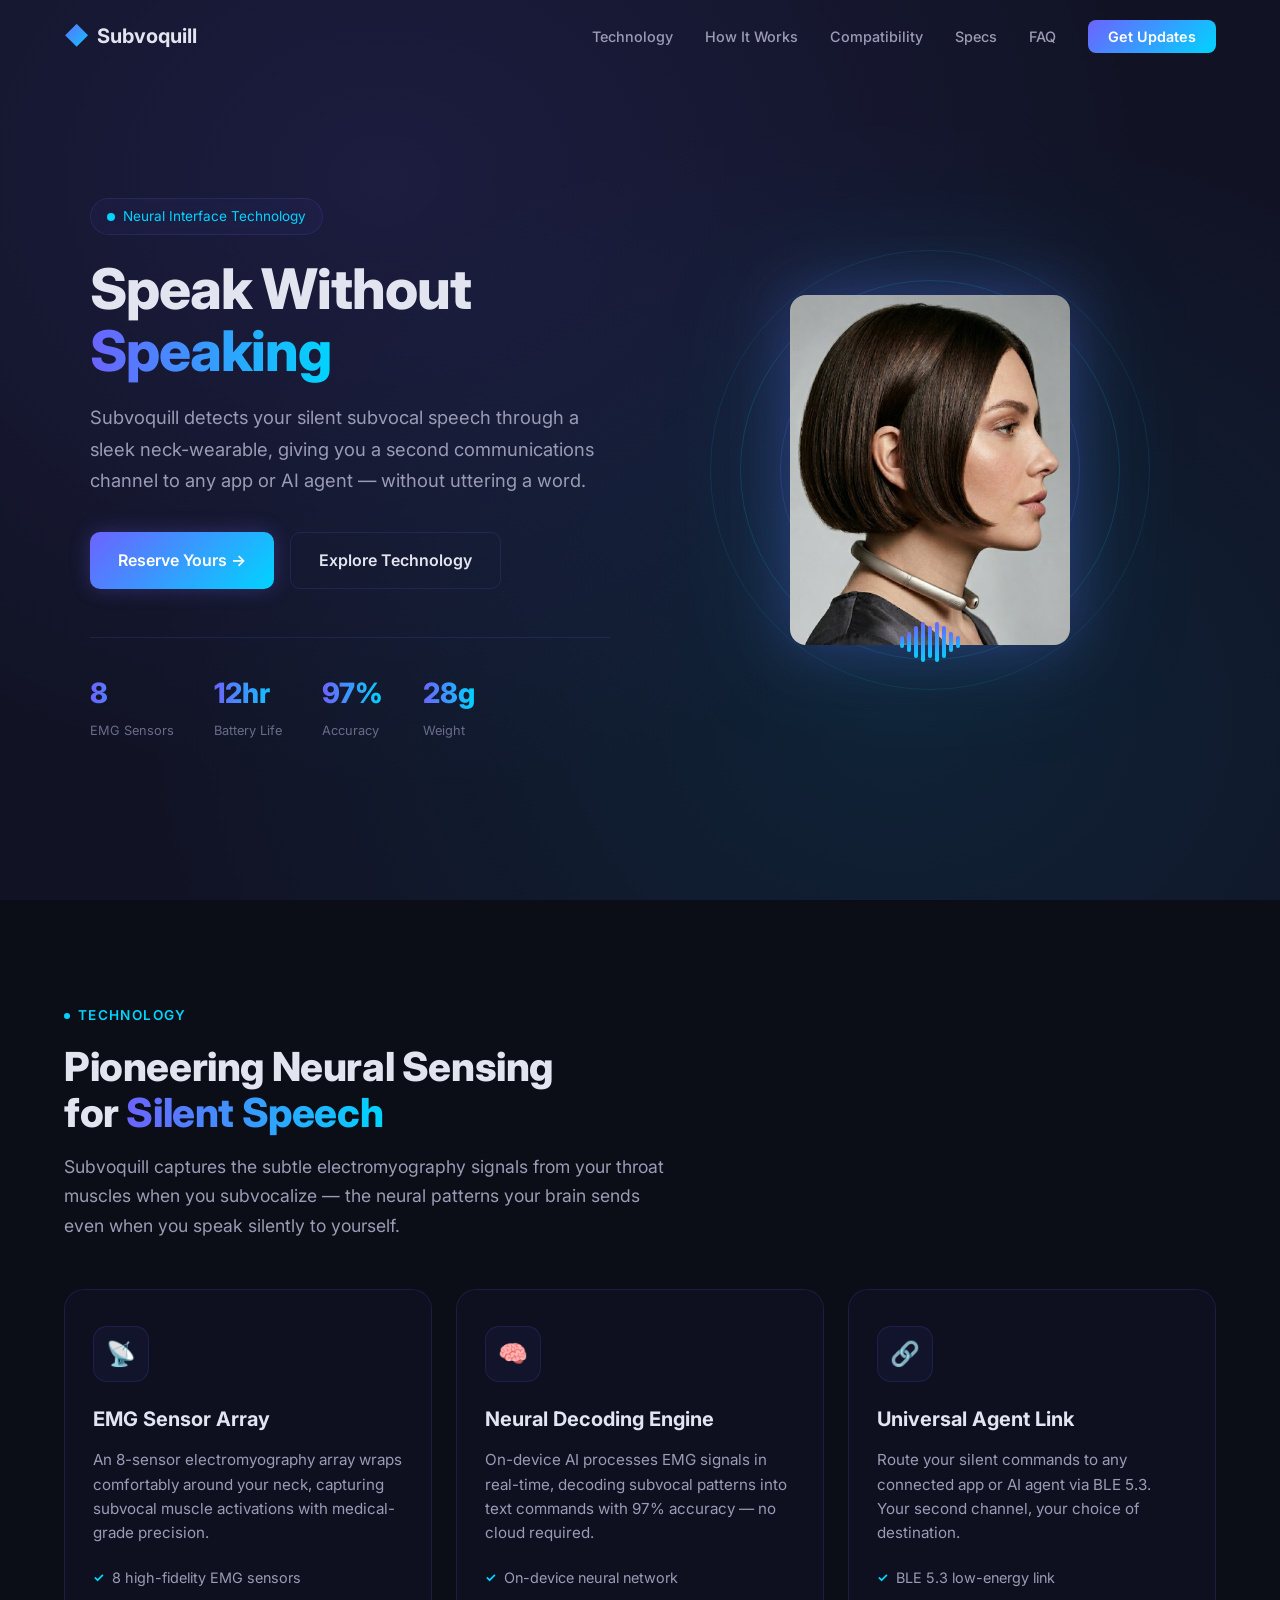
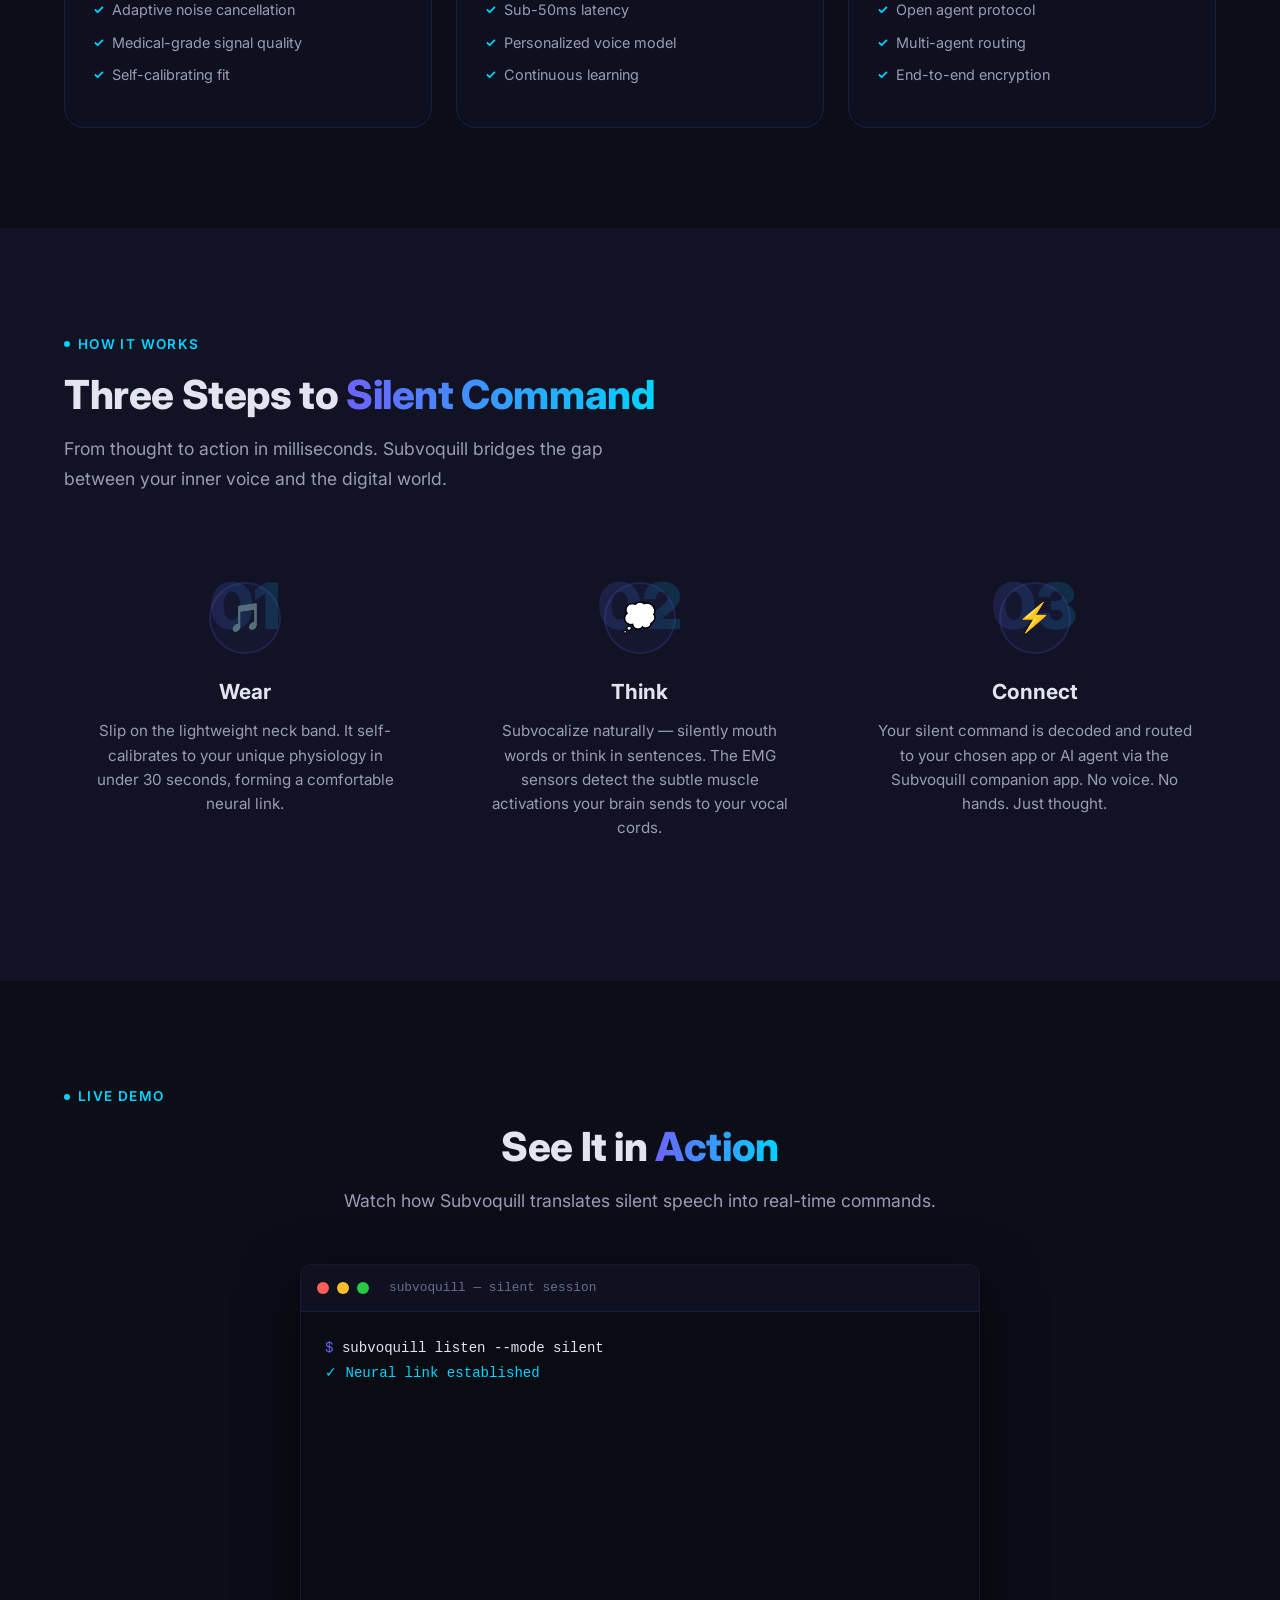
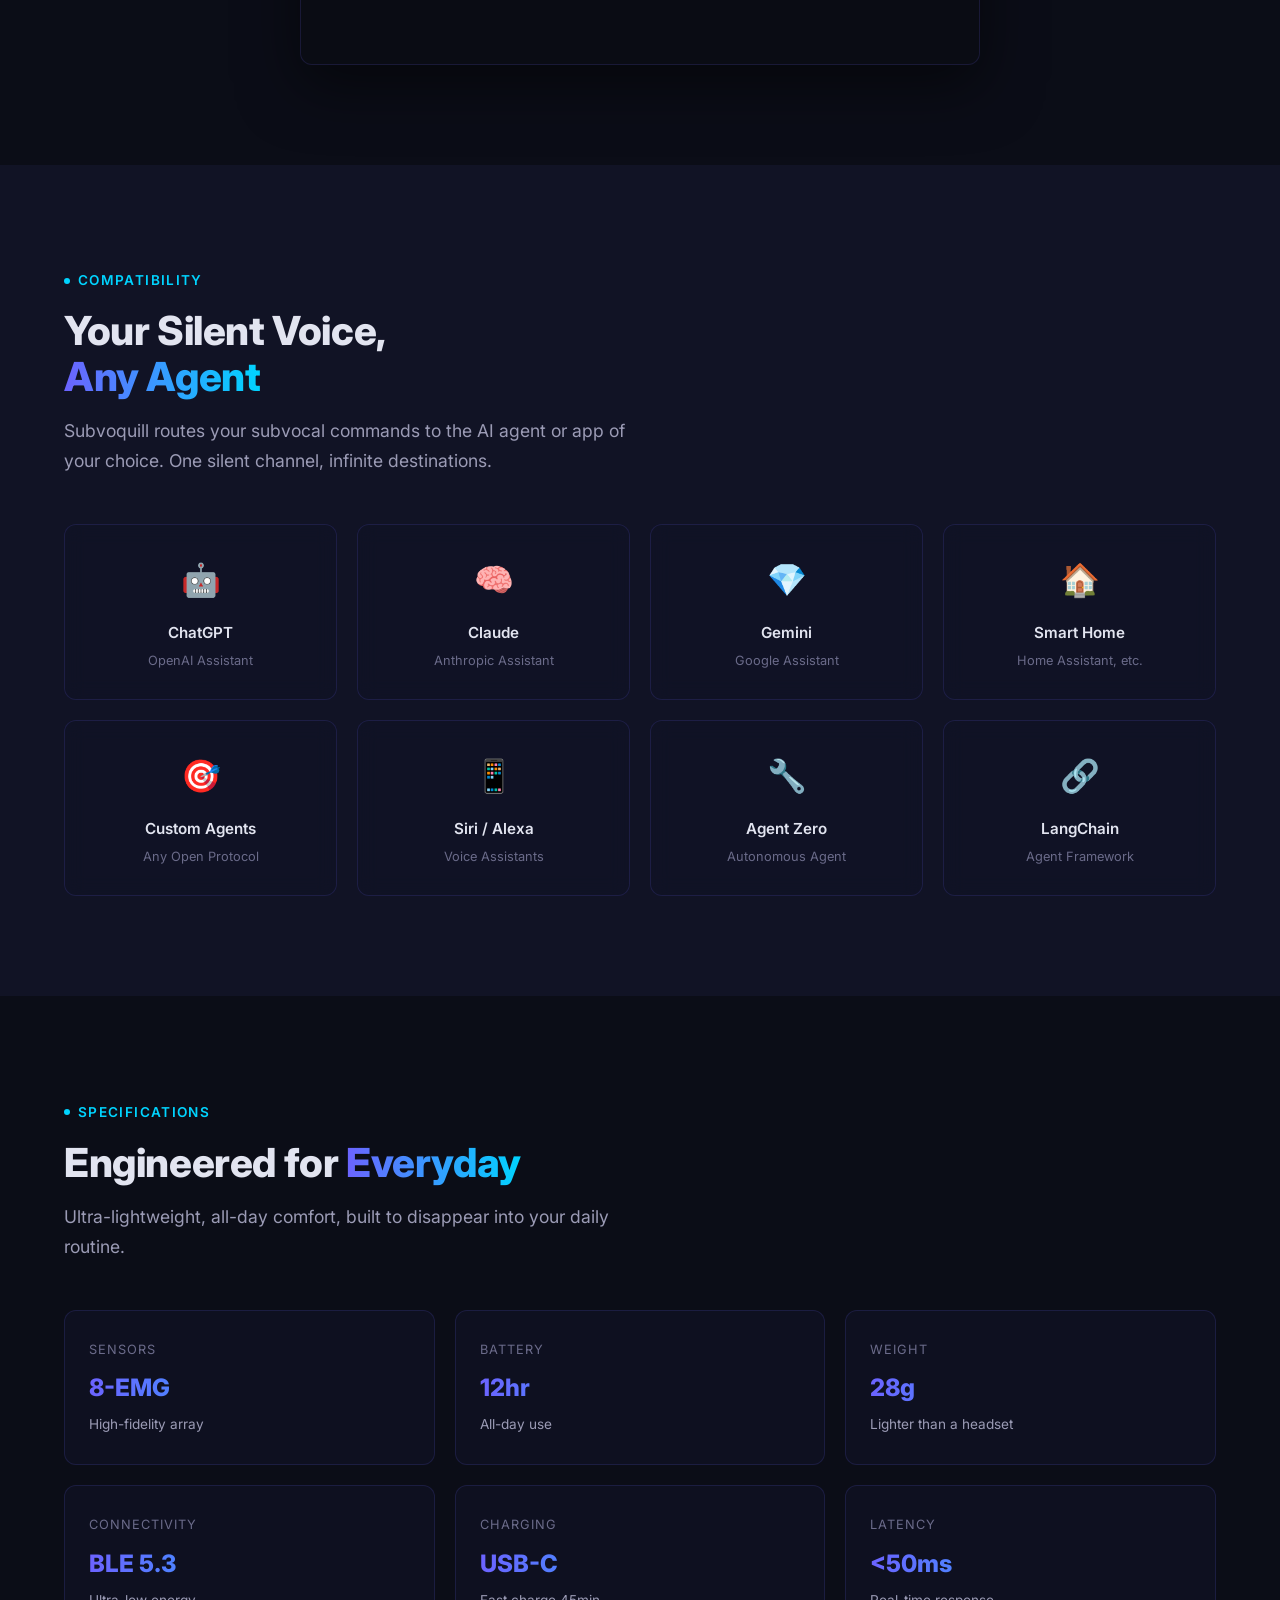
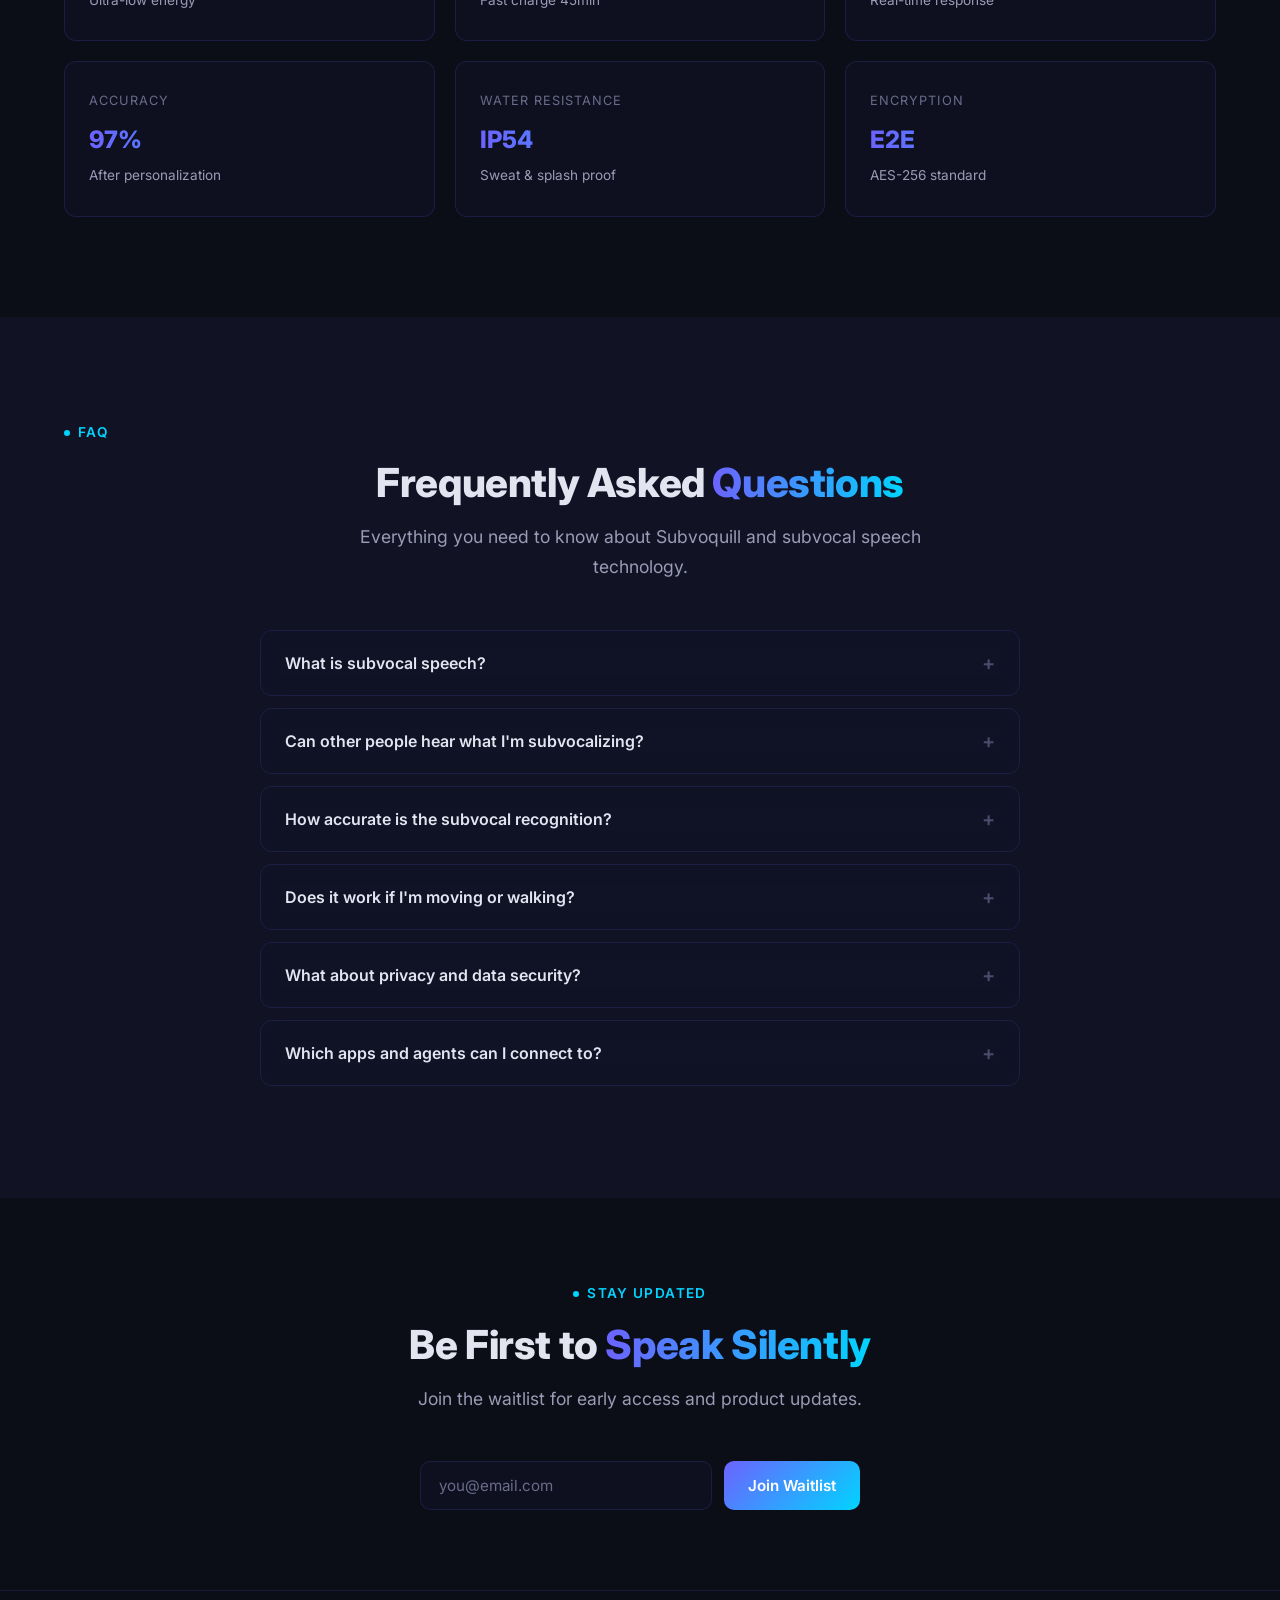
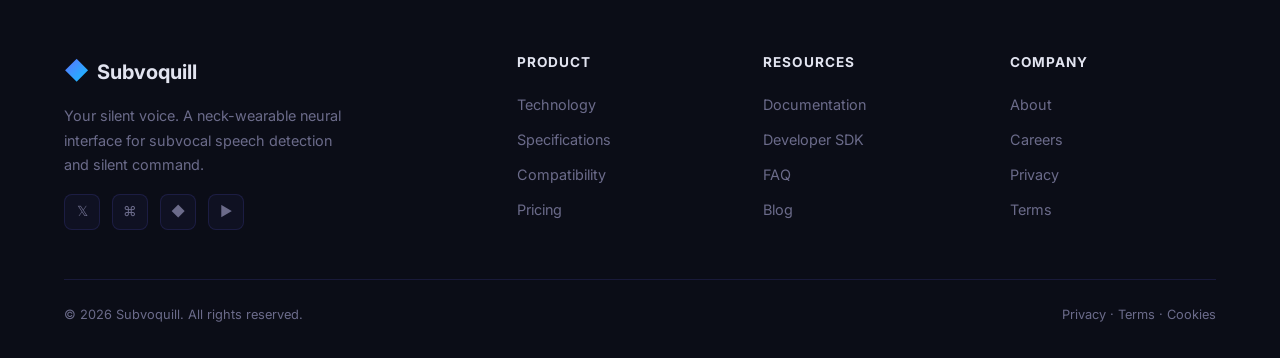
==== commit 31df7de3: "feat: integrate device product image into hero section" ====
--- a/index.html
+++ b/index.html
@@ -3,322 +3,481 @@
 <head>
   <meta charset="UTF-8">
   <meta name="viewport" content="width=device-width, initial-scale=1.0">
-  <title>Subvoquill — Coming Soon</title>
-  <meta name="description" content="Subvoquill: Your Silent Voice. A wearable neural interface for silent speech detection. Coming soon.">
-  <meta property="og:title" content="Subvoquill — Coming Soon">
+  <title>Subvoquill — Your Silent Voice</title>
+  <meta name="description" content="Subvoquill is a neck-wearable device that detects silent subvocal speech, giving you a second communications channel to any app or AI agent.">
+  <meta property="og:title" content="Subvoquill — Your Silent Voice">
   <meta property="og:description" content="Neural interface wearable for silent speech. Communicate without speaking.">
   <meta property="og:type" content="website">
   <meta property="og:url" content="https://subvoquill.github.io">
+  <meta name="twitter:card" content="summary_large_image">
+  <meta name="twitter:title" content="Subvoquill — Your Silent Voice">
+  <meta name="twitter:description" content="Neural interface wearable for silent speech. Communicate without speaking.">
   <link rel="icon" type="image/svg+xml" href="data:image/svg+xml,%3Csvg xmlns='http://www.w3.org/2000/svg' viewBox='0 0 100 100'%3E%3Cdefs%3E%3ClinearGradient id='g' x1='0%25' y1='0%25' x2='100%25' y2='100%25'%3E%3Cstop offset='0%25' stop-color='%236C63FF'/%3E%3Cstop offset='100%25' stop-color='%2300D4FF'/%3E%3C/linearGradient%3E%3C/defs%3E%3Ccircle cx='50' cy='50' r='45' fill='none' stroke='url(%23g)' stroke-width='4'/%3E%3Cpath d='M35 45 Q42 30 50 45 Q58 60 65 45' fill='none' stroke='url(%23g)' stroke-width='4' stroke-linecap='round'/%3E%3C/svg%3E">
   <link rel="preconnect" href="https://fonts.googleapis.com">
   <link rel="preconnect" href="https://fonts.gstatic.com" crossorigin>
   <link href="https://fonts.googleapis.com/css2?family=Inter:wght@400;500;600;700;800&display=swap" rel="stylesheet">
-  <style>
-    :root {
-      --bg-primary: #0B0D17;
-      --purple: #6C63FF;
-      --cyan: #00D4FF;
-      --gradient: linear-gradient(135deg, #6C63FF, #00D4FF);
-      --gradient-text: linear-gradient(90deg, #6C63FF, #00D4FF);
-      --text-primary: #E2E4F0;
-      --text-secondary: #9B9BB5;
-      --text-dim: #6B6B8A;
-      --border-glass: rgba(108, 99, 255, 0.15);
-      --bg-glass: rgba(108, 99, 255, 0.05);
-    }
-
-    *, *::before, *::after { margin: 0; padding: 0; box-sizing: border-box; }
-
-    body {
-      font-family: 'Inter', -apple-system, BlinkMacSystemFont, 'Segoe UI', Roboto, sans-serif;
-      background: var(--bg-primary);
-      color: var(--text-primary);
-      min-height: 100vh;
-      display: flex;
-      align-items: center;
-      justify-content: center;
-      overflow: hidden;
-      -webkit-font-smoothing: antialiased;
-    }
-
-    /* Animated background */
-    body::before {
-      content: '';
-      position: fixed;
-      top: -50%; left: -50%;
-      width: 200%; height: 200%;
-      background: radial-gradient(ellipse at 30% 40%, rgba(108, 99, 255, 0.1) 0%, transparent 50%),
-                  radial-gradient(ellipse at 70% 60%, rgba(0, 212, 255, 0.07) 0%, transparent 50%);
-      animation: bgShift 12s ease-in-out infinite alternate;
-    }
-
-    @keyframes bgShift {
-      0% { transform: translate(0, 0) rotate(0deg); }
-      100% { transform: translate(2%, -2%) rotate(3deg); }
-    }
-
-    .splash {
-      text-align: center;
-      position: relative;
-      z-index: 1;
-      padding: 40px 24px;
-      max-width: 600px;
-    }
-
-    .logo {
-      font-size: 1.5rem;
-      font-weight: 700;
-      color: var(--text-primary);
-      display: flex;
-      align-items: center;
-      justify-content: center;
-      gap: 10px;
-      margin-bottom: 48px;
-      animation: fadeIn 1s ease;
-    }
-
-    .logo-icon {
-      background: var(--gradient);
-      -webkit-background-clip: text;
-      -webkit-text-fill-color: transparent;
-      background-clip: text;
-      font-size: 1.75rem;
-    }
-
-    /* Waveform animation */
-    .waveform {
-      display: flex;
-      align-items: center;
-      justify-content: center;
-      gap: 4px;
-      margin-bottom: 48px;
-      animation: fadeIn 1s ease 0.2s both;
-    }
-
-    .waveform .bar {
-      width: 5px;
-      border-radius: 5px;
-      background: var(--gradient);
-      animation: barPulse 1.4s ease-in-out infinite;
-    }
-
-    .waveform .bar:nth-child(1)  { height: 16px; animation-delay: 0s; }
-    .waveform .bar:nth-child(2)  { height: 28px; animation-delay: 0.08s; }
-    .waveform .bar:nth-child(3)  { height: 44px; animation-delay: 0.16s; }
-    .waveform .bar:nth-child(4)  { height: 56px; animation-delay: 0.24s; }
-    .waveform .bar:nth-child(5)  { height: 68px; animation-delay: 0.32s; }
-    .waveform .bar:nth-child(6)  { height: 56px; animation-delay: 0.40s; }
-    .waveform .bar:nth-child(7)  { height: 68px; animation-delay: 0.48s; }
-    .waveform .bar:nth-child(8)  { height: 56px; animation-delay: 0.56s; }
-    .waveform .bar:nth-child(9)  { height: 44px; animation-delay: 0.64s; }
-    .waveform .bar:nth-child(10) { height: 56px; animation-delay: 0.72s; }
-    .waveform .bar:nth-child(11) { height: 44px; animation-delay: 0.80s; }
-    .waveform .bar:nth-child(12) { height: 28px; animation-delay: 0.88s; }
-    .waveform .bar:nth-child(13) { height: 16px; animation-delay: 0.96s; }
-
-    @keyframes barPulse {
-      0%, 100% { transform: scaleY(0.35); opacity: 0.4; }
-      50% { transform: scaleY(1); opacity: 1; }
-    }
-
-    h1 {
-      font-size: 3rem;
-      font-weight: 800;
-      line-height: 1.1;
-      margin-bottom: 16px;
-      letter-spacing: -0.02em;
-      animation: fadeIn 1s ease 0.4s both;
-    }
-
-    .gradient-text {
-      background: var(--gradient-text);
-      -webkit-background-clip: text;
-      -webkit-text-fill-color: transparent;
-      background-clip: text;
-    }
-
-    .tagline {
-      font-size: 1.15rem;
-      color: var(--text-secondary);
-      margin-bottom: 40px;
-      animation: fadeIn 1s ease 0.6s both;
-    }
-
-    .coming-soon-badge {
-      display: inline-flex;
-      align-items: center;
-      gap: 8px;
-      padding: 8px 20px;
-      background: var(--bg-glass);
-      border: 1px solid var(--border-glass);
-      border-radius: 100px;
-      font-size: 0.85rem;
-      color: var(--cyan);
-      margin-bottom: 36px;
-      backdrop-filter: blur(10px);
-      animation: fadeIn 1s ease 0.5s both;
-    }
-
-    .coming-soon-badge .pulse {
-      width: 8px;
-      height: 8px;
-      background: var(--cyan);
-      border-radius: 50%;
-      animation: pulse 2s ease-in-out infinite;
-    }
-
-    @keyframes pulse {
-      0%, 100% { opacity: 1; box-shadow: 0 0 0 0 rgba(0, 212, 255, 0.4); }
-      50% { opacity: 0.7; box-shadow: 0 0 0 8px rgba(0, 212, 255, 0); }
-    }
-
-    .email-form {
-      display: flex;
-      gap: 12px;
-      max-width: 400px;
-      margin: 0 auto 32px;
-      animation: fadeIn 1s ease 0.8s both;
-    }
-
-    .email-form input {
-      flex: 1;
-      padding: 14px 18px;
-      background: rgba(17, 19, 37, 0.7);
-      border: 1px solid var(--border-glass);
-      border-radius: 10px;
-      color: var(--text-primary);
-      font-size: 0.95rem;
-      font-family: inherit;
-      outline: none;
-      transition: 0.3s ease;
-      backdrop-filter: blur(10px);
-    }
-
-    .email-form input::placeholder { color: var(--text-dim); }
-
-    .email-form input:focus {
-      border-color: var(--purple);
-      box-shadow: 0 0 20px rgba(108, 99, 255, 0.3);
-    }
-
-    .email-form button {
-      padding: 14px 24px;
-      background: var(--gradient);
-      border: none;
-      border-radius: 10px;
-      color: white;
-      font-weight: 600;
-      cursor: pointer;
-      transition: 0.3s ease;
-      font-family: inherit;
-      font-size: 0.95rem;
-      white-space: nowrap;
-    }
-
-    .email-form button:hover {
-      box-shadow: 0 0 30px rgba(108, 99, 255, 0.4);
-      transform: translateY(-1px);
-    }
-
-    .social {
-      display: flex;
-      gap: 12px;
-      justify-content: center;
-      animation: fadeIn 1s ease 1s both;
-    }
-
-    .social a {
-      width: 40px;
-      height: 40px;
-      border-radius: 10px;
-      background: var(--bg-glass);
-      border: 1px solid var(--border-glass);
-      display: flex;
-      align-items: center;
-      justify-content: center;
-      color: var(--text-dim);
-      text-decoration: none;
-      font-size: 0.9rem;
-      transition: 0.3s ease;
-    }
-
-    .social a:hover {
-      border-color: var(--purple);
-      color: var(--cyan);
-    }
-
-    .footer-text {
-      margin-top: 48px;
-      font-size: 0.8rem;
-      color: var(--text-dim);
-      animation: fadeIn 1s ease 1.2s both;
-    }
-
-    .footer-text a {
-      color: var(--text-dim);
-      text-decoration: none;
-      transition: 0.3s ease;
-    }
-
-    .footer-text a:hover { color: var(--cyan); }
-
-    @keyframes fadeIn {
-      from { opacity: 0; transform: translateY(20px); }
-      to { opacity: 1; transform: translateY(0); }
-    }
-
-    @media (max-width: 480px) {
-      h1 { font-size: 2.2rem; }
-      .email-form { flex-direction: column; }
-      .waveform .bar:nth-child(n+10) { display: none; }
-    }
-  </style>
+  <link rel="stylesheet" href="style.css">
 </head>
 <body>
-  <div class="splash">
-    <div class="logo">
-      <span class="logo-icon">◆</span> Subvoquill
-    </div>
-
-    <div class="waveform">
-      <div class="bar"></div>
-      <div class="bar"></div>
-      <div class="bar"></div>
-      <div class="bar"></div>
-      <div class="bar"></div>
-      <div class="bar"></div>
-      <div class="bar"></div>
-      <div class="bar"></div>
-      <div class="bar"></div>
-      <div class="bar"></div>
-      <div class="bar"></div>
-      <div class="bar"></div>
-      <div class="bar"></div>
-    </div>
-
-    <h1>Your Silent<br><span class="gradient-text">Voice</span></h1>
-
-    <div class="coming-soon-badge">
-      <span class="pulse"></span>
-      Coming Soon
-    </div>
-
-    <p class="tagline">A wearable neural interface that detects silent speech — giving you a second communications channel to any app or AI agent.</p>
-
-    <form class="email-form" onsubmit="event.preventDefault(); this.querySelector('button').textContent='Joined!'; this.querySelector('input').disabled=true; this.querySelector('button').disabled=true;">
-      <input type="email" placeholder="you@email.com" required>
-      <button type="submit">Notify Me</button>
-    </form>
-
-    <div class="social">
-      <a href="#" aria-label="Twitter">𝕏</a>
-      <a href="#" aria-label="GitHub">⌘</a>
-      <a href="#" aria-label="Discord">◆</a>
-    </div>
-
-    <div class="footer-text">
-      © 2026 Subvoquill
-    </div>
-  </div>
+
+  <!-- Navbar -->
+  <nav class="navbar" id="navbar">
+    <div class="container">
+      <a href="#" class="nav-logo">
+        <span class="logo-icon">◆</span> Subvoquill
+      </a>
+      <ul class="nav-links" id="navLinks">
+        <li><a href="#technology">Technology</a></li>
+        <li><a href="#how-it-works">How It Works</a></li>
+        <li><a href="#compatibility">Compatibility</a></li>
+        <li><a href="#specs">Specs</a></li>
+        <li><a href="#faq">FAQ</a></li>
+        <li><a href="#newsletter" class="nav-cta">Get Updates</a></li>
+      </ul>
+      <button class="hamburger" id="hamburger" aria-label="Toggle navigation">
+        <span></span><span></span><span></span>
+      </button>
+    </div>
+  </nav>
+
+  <!-- Hero -->
+  <section class="hero" id="hero">
+    <div class="container">
+      <div class="hero-content">
+        <div class="hero-badge fade-in">
+          <span class="pulse"></span>
+          Neural Interface Technology
+        </div>
+        <h1 class="fade-in fade-in-delay-1">Speak Without<br><span class="gradient-text">Speaking</span></h1>
+        <p class="fade-in fade-in-delay-2">Subvoquill detects your silent subvocal speech through a sleek neck-wearable, giving you a second communications channel to any app or AI agent — without uttering a word.</p>
+        <div class="hero-buttons fade-in fade-in-delay-3">
+          <a href="#newsletter" class="btn btn-primary">Reserve Yours →</a>
+          <a href="#technology" class="btn btn-secondary">Explore Technology</a>
+        </div>
+        <div class="hero-stats fade-in fade-in-delay-4">
+          <div class="stat-item">
+            <div class="stat-value">8</div>
+            <div class="stat-label">EMG Sensors</div>
+          </div>
+          <div class="stat-item">
+            <div class="stat-value">12hr</div>
+            <div class="stat-label">Battery Life</div>
+          </div>
+          <div class="stat-item">
+            <div class="stat-value">97%</div>
+            <div class="stat-label">Accuracy</div>
+          </div>
+          <div class="stat-item">
+            <div class="stat-value">28g</div>
+            <div class="stat-label">Weight</div>
+          </div>
+        </div>
+      </div>
+      <div class="hero-visual fade-in">
+        <div class="waveform-container">
+          <div class="wave-ring"></div>
+          <div class="wave-ring"></div>
+          <div class="wave-ring"></div>
+          <div class="wave-ring"></div>
+          <div class="device-core">
+            <img src="assets/device.png" alt="Subvoquill Neck Wearable" class="device-image">
+          </div>
+          <div class="waveform-bars">
+            <div class="bar"></div>
+            <div class="bar"></div>
+            <div class="bar"></div>
+            <div class="bar"></div>
+            <div class="bar"></div>
+            <div class="bar"></div>
+            <div class="bar"></div>
+            <div class="bar"></div>
+            <div class="bar"></div>
+          </div>
+        </div>
+      </div>
+    </div>
+  </section>
+
+  <!-- Technology -->
+  <section id="technology">
+    <div class="container">
+      <div class="section-label fade-in"><span class="label-dot"></span> Technology</div>
+      <h2 class="fade-in">Pioneering Neural Sensing<br>for <span class="gradient-text">Silent Speech</span></h2>
+      <p class="fade-in">Subvoquill captures the subtle electromyography signals from your throat muscles when you subvocalize — the neural patterns your brain sends even when you speak silently to yourself.</p>
+      <div class="tech-grid">
+        <div class="tech-card fade-in">
+          <div class="tech-icon">📡</div>
+          <h3>EMG Sensor Array</h3>
+          <p>An 8-sensor electromyography array wraps comfortably around your neck, capturing subvocal muscle activations with medical-grade precision.</p>
+          <ul class="tech-features">
+            <li>8 high-fidelity EMG sensors</li>
+            <li>Adaptive noise cancellation</li>
+            <li>Medical-grade signal quality</li>
+            <li>Self-calibrating fit</li>
+          </ul>
+        </div>
+        <div class="tech-card fade-in fade-in-delay-1">
+          <div class="tech-icon">🧠</div>
+          <h3>Neural Decoding Engine</h3>
+          <p>On-device AI processes EMG signals in real-time, decoding subvocal patterns into text commands with 97% accuracy — no cloud required.</p>
+          <ul class="tech-features">
+            <li>On-device neural network</li>
+            <li>Sub-50ms latency</li>
+            <li>Personalized voice model</li>
+            <li>Continuous learning</li>
+          </ul>
+        </div>
+        <div class="tech-card fade-in fade-in-delay-2">
+          <div class="tech-icon">🔗</div>
+          <h3>Universal Agent Link</h3>
+          <p>Route your silent commands to any connected app or AI agent via BLE 5.3. Your second channel, your choice of destination.</p>
+          <ul class="tech-features">
+            <li>BLE 5.3 low-energy link</li>
+            <li>Open agent protocol</li>
+            <li>Multi-agent routing</li>
+            <li>End-to-end encryption</li>
+          </ul>
+        </div>
+      </div>
+    </div>
+  </section>
+
+  <!-- How It Works -->
+  <section id="how-it-works">
+    <div class="container">
+      <div class="section-label fade-in"><span class="label-dot"></span> How It Works</div>
+      <h2 class="fade-in">Three Steps to <span class="gradient-text">Silent Command</span></h2>
+      <p class="fade-in">From thought to action in milliseconds. Subvoquill bridges the gap between your inner voice and the digital world.</p>
+      <div class="process-grid">
+        <div class="process-step fade-in">
+          <div class="process-number">01</div>
+          <div class="process-icon">🎵</div>
+          <h3>Wear</h3>
+          <p>Slip on the lightweight neck band. It self-calibrates to your unique physiology in under 30 seconds, forming a comfortable neural link.</p>
+        </div>
+        <div class="process-step fade-in fade-in-delay-1">
+          <div class="process-number">02</div>
+          <div class="process-icon">💭</div>
+          <h3>Think</h3>
+          <p>Subvocalize naturally — silently mouth words or think in sentences. The EMG sensors detect the subtle muscle activations your brain sends to your vocal cords.</p>
+        </div>
+        <div class="process-step fade-in fade-in-delay-2">
+          <div class="process-number">03</div>
+          <div class="process-icon">⚡</div>
+          <h3>Connect</h3>
+          <p>Your silent command is decoded and routed to your chosen app or AI agent via the Subvoquill companion app. No voice. No hands. Just thought.</p>
+        </div>
+      </div>
+    </div>
+  </section>
+
+  <!-- Terminal Demo -->
+  <section class="terminal-section" id="terminal">
+    <div class="container">
+      <div class="section-label fade-in"><span class="label-dot"></span> Live Demo</div>
+      <h2 class="fade-in" style="text-align:center">See It in <span class="gradient-text">Action</span></h2>
+      <p class="fade-in" style="text-align:center;margin-left:auto;margin-right:auto;">Watch how Subvoquill translates silent speech into real-time commands.</p>
+      <div class="terminal-wrapper fade-in">
+        <div class="terminal">
+          <div class="terminal-header">
+            <div class="terminal-dot red"></div>
+            <div class="terminal-dot yellow"></div>
+            <div class="terminal-dot green"></div>
+            <span class="terminal-title">subvoquill — silent session</span>
+          </div>
+          <div class="terminal-body" id="terminalBody">
+            <div class="terminal-line" data-delay="400">
+              <span class="terminal-prompt">$ </span><span class="terminal-command">subvoquill listen --mode silent</span>
+            </div>
+            <div class="terminal-line" data-delay="1200">
+              <span class="terminal-success">✓ Neural link established</span>
+            </div>
+            <div class="terminal-line" data-delay="2000">
+              <span class="terminal-success">✓ EMG calibration complete</span>
+            </div>
+            <div class="terminal-line" data-delay="3200">
+              <span class="terminal-prompt">$ </span><span class="terminal-command">subvoquill send --agent "claude" "Schedule meeting for 3pm"</span>
+            </div>
+            <div class="terminal-line" data-delay="4400">
+              <span class="terminal-success">✓ Command decoded: "Schedule meeting for 3pm"</span>
+            </div>
+            <div class="terminal-line" data-delay="5200">
+              <span class="terminal-success">✓ Routed to claude</span>
+            </div>
+            <div class="terminal-line" data-delay="6200">
+              <span class="terminal-output">  → Meeting scheduled: Today 3:00 PM</span>
+            </div>
+            <div class="terminal-line" data-delay="7400">
+              <span class="terminal-prompt">$ </span><span class="terminal-command">subvoquill send --agent "home" "Turn on the lights"</span>
+            </div>
+            <div class="terminal-line" data-delay="8600">
+              <span class="terminal-success">✓ Command decoded: "Turn on the lights"</span>
+            </div>
+            <div class="terminal-line" data-delay="9400">
+              <span class="terminal-success">✓ Routed to home</span>
+            </div>
+            <div class="terminal-line" data-delay="10200">
+              <span class="terminal-output">  → Living room lights: ON</span>
+            </div>
+            <div class="terminal-line" data-delay="11200">
+              <span class="terminal-prompt">$ </span><span class="terminal-cursor"></span>
+            </div>
+          </div>
+        </div>
+      </div>
+    </div>
+  </section>
+
+  <!-- Compatibility -->
+  <section id="compatibility">
+    <div class="container">
+      <div class="section-label fade-in"><span class="label-dot"></span> Compatibility</div>
+      <h2 class="fade-in">Your Silent Voice,<br><span class="gradient-text">Any Agent</span></h2>
+      <p class="fade-in">Subvoquill routes your subvocal commands to the AI agent or app of your choice. One silent channel, infinite destinations.</p>
+      <div class="compat-grid">
+        <div class="compat-card fade-in">
+          <span class="compat-icon">🤖</span>
+          <h4>ChatGPT</h4>
+          <p>OpenAI Assistant</p>
+        </div>
+        <div class="compat-card fade-in fade-in-delay-1">
+          <span class="compat-icon">🧠</span>
+          <h4>Claude</h4>
+          <p>Anthropic Assistant</p>
+        </div>
+        <div class="compat-card fade-in fade-in-delay-2">
+          <span class="compat-icon">💎</span>
+          <h4>Gemini</h4>
+          <p>Google Assistant</p>
+        </div>
+        <div class="compat-card fade-in fade-in-delay-3">
+          <span class="compat-icon">🏠</span>
+          <h4>Smart Home</h4>
+          <p>Home Assistant, etc.</p>
+        </div>
+        <div class="compat-card fade-in">
+          <span class="compat-icon">🎯</span>
+          <h4>Custom Agents</h4>
+          <p>Any Open Protocol</p>
+        </div>
+        <div class="compat-card fade-in fade-in-delay-1">
+          <span class="compat-icon">📱</span>
+          <h4>Siri / Alexa</h4>
+          <p>Voice Assistants</p>
+        </div>
+        <div class="compat-card fade-in fade-in-delay-2">
+          <span class="compat-icon">🔧</span>
+          <h4>Agent Zero</h4>
+          <p>Autonomous Agent</p>
+        </div>
+        <div class="compat-card fade-in fade-in-delay-3">
+          <span class="compat-icon">🔗</span>
+          <h4>LangChain</h4>
+          <p>Agent Framework</p>
+        </div>
+      </div>
+    </div>
+  </section>
+
+  <!-- Specs -->
+  <section id="specs">
+    <div class="container">
+      <div class="section-label fade-in"><span class="label-dot"></span> Specifications</div>
+      <h2 class="fade-in">Engineered for <span class="gradient-text">Everyday</span></h2>
+      <p class="fade-in">Ultra-lightweight, all-day comfort, built to disappear into your daily routine.</p>
+      <div class="specs-grid">
+        <div class="spec-item fade-in">
+          <div class="spec-label">Sensors</div>
+          <div class="spec-value">8-EMG</div>
+          <div class="spec-detail">High-fidelity array</div>
+        </div>
+        <div class="spec-item fade-in fade-in-delay-1">
+          <div class="spec-label">Battery</div>
+          <div class="spec-value">12hr</div>
+          <div class="spec-detail">All-day use</div>
+        </div>
+        <div class="spec-item fade-in fade-in-delay-2">
+          <div class="spec-label">Weight</div>
+          <div class="spec-value">28g</div>
+          <div class="spec-detail">Lighter than a headset</div>
+        </div>
+        <div class="spec-item fade-in">
+          <div class="spec-label">Connectivity</div>
+          <div class="spec-value">BLE 5.3</div>
+          <div class="spec-detail">Ultra-low energy</div>
+        </div>
+        <div class="spec-item fade-in fade-in-delay-1">
+          <div class="spec-label">Charging</div>
+          <div class="spec-value">USB-C</div>
+          <div class="spec-detail">Fast charge 45min</div>
+        </div>
+        <div class="spec-item fade-in fade-in-delay-2">
+          <div class="spec-label">Latency</div>
+          <div class="spec-value">&lt;50ms</div>
+          <div class="spec-detail">Real-time response</div>
+        </div>
+        <div class="spec-item fade-in">
+          <div class="spec-label">Accuracy</div>
+          <div class="spec-value">97%</div>
+          <div class="spec-detail">After personalization</div>
+        </div>
+        <div class="spec-item fade-in fade-in-delay-1">
+          <div class="spec-label">Water Resistance</div>
+          <div class="spec-value">IP54</div>
+          <div class="spec-detail">Sweat & splash proof</div>
+        </div>
+        <div class="spec-item fade-in fade-in-delay-2">
+          <div class="spec-label">Encryption</div>
+          <div class="spec-value">E2E</div>
+          <div class="spec-detail">AES-256 standard</div>
+        </div>
+      </div>
+    </div>
+  </section>
+
+  <!-- FAQ -->
+  <section id="faq">
+    <div class="container">
+      <div class="section-label fade-in"><span class="label-dot"></span> FAQ</div>
+      <h2 class="fade-in" style="text-align:center">Frequently Asked <span class="gradient-text">Questions</span></h2>
+      <p class="fade-in" style="text-align:center;margin-left:auto;margin-right:auto">Everything you need to know about Subvoquill and subvocal speech technology.</p>
+      <div class="faq-list">
+        <div class="faq-item fade-in">
+          <button class="faq-question" aria-expanded="false">
+            What is subvocal speech?
+            <span class="faq-icon">+</span>
+          </button>
+          <div class="faq-answer">
+            <div class="faq-answer-inner">
+              Subvocal speech, also known as silent speech, refers to the minute muscle activations in your throat and mouth that occur when you think about speaking or silently mouth words. Your brain sends neural signals to your vocal muscles even when no sound is produced. Subvoquill's EMG sensors detect these subtle electrical patterns and decode them into commands.
+            </div>
+          </div>
+        </div>
+        <div class="faq-item fade-in fade-in-delay-1">
+          <button class="faq-question" aria-expanded="false">
+            Can other people hear what I'm subvocalizing?
+            <span class="faq-icon">+</span>
+          </button>
+          <div class="faq-answer">
+            <div class="faq-answer-inner">
+              No. Subvocal speech produces no audible sound. Subvoquill captures only the electrical signals from your muscles — it's completely silent to anyone around you. Your silent commands remain private, secured with end-to-end AES-256 encryption between the device and your chosen agent.
+            </div>
+          </div>
+        </div>
+        <div class="faq-item fade-in fade-in-delay-2">
+          <button class="faq-question" aria-expanded="false">
+            How accurate is the subvocal recognition?
+            <span class="faq-icon">+</span>
+          </button>
+          <div class="faq-answer">
+            <div class="faq-answer-inner">
+              Subvoquill achieves 97% accuracy after a brief personalization period (typically 10-15 minutes of training). The on-device neural network continuously adapts to your unique physiology, improving over time. Initial out-of-box accuracy is approximately 85%, which rapidly improves with regular use.
+            </div>
+          </div>
+        </div>
+        <div class="faq-item fade-in fade-in-delay-3">
+          <button class="faq-question" aria-expanded="false">
+            Does it work if I'm moving or walking?
+            <span class="faq-icon">+</span>
+          </button>
+          <div class="faq-answer">
+            <div class="faq-answer-inner">
+              Yes. Subvoquill features adaptive noise cancellation that filters out motion artifacts in real-time. While extreme physical activity may reduce accuracy slightly, normal walking, sitting, and everyday movements have minimal impact on performance.
+            </div>
+          </div>
+        </div>
+        <div class="faq-item fade-in fade-in-delay-4">
+          <button class="faq-question" aria-expanded="false">
+            What about privacy and data security?
+            <span class="faq-icon">+</span>
+          </button>
+          <div class="faq-answer">
+            <div class="faq-answer-inner">
+              Privacy is foundational to Subvoquill. All neural decoding happens on-device — your raw EMG data never leaves the wearable. Only decoded text commands are transmitted over an encrypted BLE link. We use AES-256 end-to-end encryption, and no subvocal data is stored on our servers. You own your neural data, period.
+            </div>
+          </div>
+        </div>
+        <div class="faq-item fade-in">
+          <button class="faq-question" aria-expanded="false">
+            Which apps and agents can I connect to?
+            <span class="faq-icon">+</span>
+          </button>
+          <div class="faq-answer">
+            <div class="faq-answer-inner">
+              Subvoquill uses an open agent protocol, meaning it can route commands to virtually any app or AI agent. Out of the box, we support ChatGPT, Claude, Gemini, Siri, Alexa, Home Assistant, Agent Zero, and LangChain-based agents. Our SDK allows developers to integrate any service that accepts text input.
+            </div>
+          </div>
+        </div>
+      </div>
+    </div>
+  </section>
+
+  <!-- Newsletter -->
+  <section id="newsletter" class="newsletter">
+    <div class="container">
+      <div class="section-label fade-in"><span class="label-dot"></span> Stay Updated</div>
+      <h2 class="fade-in">Be First to <span class="gradient-text">Speak Silently</span></h2>
+      <p class="fade-in">Join the waitlist for early access and product updates.</p>
+      <form class="newsletter-form fade-in" onsubmit="event.preventDefault(); this.querySelector('button').textContent='Joined!'; this.querySelector('input').disabled=true; this.querySelector('button').disabled=true;">
+        <input type="email" placeholder="you@email.com" required>
+        <button type="submit">Join Waitlist</button>
+      </form>
+    </div>
+  </section>
+
+  <!-- Footer -->
+  <footer class="footer">
+    <div class="container">
+      <div class="footer-grid">
+        <div class="footer-brand">
+          <a href="#" class="nav-logo">
+            <span class="logo-icon">◆</span> Subvoquill
+          </a>
+          <p>Your silent voice. A neck-wearable neural interface for subvocal speech detection and silent command.</p>
+          <div class="footer-social">
+            <a href="#" aria-label="Twitter">𝕏</a>
+            <a href="#" aria-label="GitHub">⌘</a>
+            <a href="#" aria-label="Discord">◆</a>
+            <a href="#" aria-label="YouTube">▶</a>
+          </div>
+        </div>
+        <div class="footer-col">
+          <h4>Product</h4>
+          <ul>
+            <li><a href="#technology">Technology</a></li>
+            <li><a href="#specs">Specifications</a></li>
+            <li><a href="#compatibility">Compatibility</a></li>
+            <li><a href="#">Pricing</a></li>
+          </ul>
+        </div>
+        <div class="footer-col">
+          <h4>Resources</h4>
+          <ul>
+            <li><a href="#">Documentation</a></li>
+            <li><a href="#">Developer SDK</a></li>
+            <li><a href="#faq">FAQ</a></li>
+            <li><a href="#">Blog</a></li>
+          </ul>
+        </div>
+        <div class="footer-col">
+          <h4>Company</h4>
+          <ul>
+            <li><a href="#">About</a></li>
+            <li><a href="#">Careers</a></li>
+            <li><a href="#">Privacy</a></li>
+            <li><a href="#">Terms</a></li>
+          </ul>
+        </div>
+      </div>
+      <div class="footer-bottom">
+        <span>© 2026 Subvoquill. All rights reserved.</span>
+        <span>
+          <a href="#">Privacy</a> · <a href="#">Terms</a> · <a href="#">Cookies</a>
+        </span>
+      </div>
+    </div>
+  </footer>
+
+  <script src="script.js"></script>
 </body>
 </html>
--- a/style.css
+++ b/style.css
@@ -0,0 +1,455 @@
+/* Subvoquill - Your Silent Voice */
+:root {
+  --bg-primary: #0B0D17;
+  --bg-secondary: #111325;
+  --bg-card: rgba(17, 19, 37, 0.7);
+  --bg-glass: rgba(108, 99, 255, 0.05);
+  --purple: #6C63FF;
+  --purple-dim: #4A44B0;
+  --cyan: #00D4FF;
+  --cyan-dim: #0099BB;
+  --lavender: #E2E4F0;
+  --muted: #4A4A6A;
+  --text-primary: #E2E4F0;
+  --text-secondary: #9B9BB5;
+  --text-dim: #6B6B8A;
+  --gradient: linear-gradient(135deg, #6C63FF, #00D4FF);
+  --gradient-text: linear-gradient(90deg, #6C63FF, #00D4FF);
+  --glow-purple: 0 0 20px rgba(108, 99, 255, 0.3);
+  --glow-cyan: 0 0 20px rgba(0, 212, 255, 0.3);
+  --border-glass: rgba(108, 99, 255, 0.15);
+  --radius: 12px;
+  --radius-lg: 20px;
+  --transition: 0.3s cubic-bezier(0.4, 0, 0.2, 1);
+}
+
+*, *::before, *::after { margin: 0; padding: 0; box-sizing: border-box; }
+html { scroll-behavior: smooth; font-size: 16px; }
+body {
+  font-family: 'Inter', -apple-system, BlinkMacSystemFont, 'Segoe UI', Roboto, sans-serif;
+  background: var(--bg-primary);
+  color: var(--text-primary);
+  line-height: 1.7;
+  overflow-x: hidden;
+  -webkit-font-smoothing: antialiased;
+}
+
+.gradient-text {
+  background: var(--gradient-text);
+  -webkit-background-clip: text;
+  -webkit-text-fill-color: transparent;
+  background-clip: text;
+}
+.container { max-width: 1200px; margin: 0 auto; padding: 0 24px; }
+
+/* ===== NAVBAR ===== */
+.navbar {
+  position: fixed; top: 0; left: 0; right: 0; z-index: 1000;
+  padding: 16px 0; transition: var(--transition); background: transparent;
+}
+.navbar.scrolled {
+  background: rgba(11, 13, 23, 0.9); backdrop-filter: blur(20px);
+  border-bottom: 1px solid var(--border-glass); padding: 12px 0;
+}
+.navbar .container { display: flex; align-items: center; justify-content: space-between; }
+.nav-logo {
+  font-size: 1.25rem; font-weight: 700; color: var(--text-primary);
+  text-decoration: none; display: flex; align-items: center; gap: 8px;
+}
+.nav-logo .logo-icon {
+  background: var(--gradient); -webkit-background-clip: text;
+  -webkit-text-fill-color: transparent; background-clip: text; font-size: 1.5rem;
+}
+.nav-links { display: flex; align-items: center; gap: 32px; list-style: none; }
+.nav-links a {
+  color: var(--text-secondary); text-decoration: none; font-size: 0.9rem;
+  font-weight: 500; transition: var(--transition); position: relative;
+}
+.nav-links a:hover { color: var(--cyan); }
+.nav-links a::after {
+  content: ''; position: absolute; bottom: -4px; left: 0; width: 0; height: 2px;
+  background: var(--gradient); transition: var(--transition);
+}
+.nav-links a:hover::after { width: 100%; }
+.nav-cta {
+  background: var(--gradient); color: white !important; padding: 8px 20px;
+  border-radius: 8px; font-weight: 600 !important; -webkit-text-fill-color: white !important;
+}
+.nav-cta::after { display: none !important; }
+.nav-cta:hover { box-shadow: var(--glow-purple); transform: translateY(-1px); }
+
+.hamburger {
+  display: none; flex-direction: column; gap: 5px; cursor: pointer;
+  background: none; border: none; padding: 4px;
+}
+.hamburger span {
+  width: 24px; height: 2px; background: var(--text-primary);
+  transition: var(--transition); border-radius: 2px;
+}
+.hamburger.active span:nth-child(1) { transform: rotate(45deg) translate(5px, 5px); }
+.hamburger.active span:nth-child(2) { opacity: 0; }
+.hamburger.active span:nth-child(3) { transform: rotate(-45deg) translate(5px, -5px); }
+
+/* ===== HERO ===== */
+.hero {
+  min-height: 100vh; display: flex; align-items: center; position: relative;
+  padding: 120px 0 80px; overflow: hidden;
+}
+.hero::before {
+  content: ''; position: absolute; top: 0; left: 0; right: 0; bottom: 0;
+  background: radial-gradient(ellipse at 30% 20%, rgba(108, 99, 255, 0.12) 0%, transparent 60%),
+              radial-gradient(ellipse at 70% 80%, rgba(0, 212, 255, 0.08) 0%, transparent 60%);
+  pointer-events: none;
+}
+.hero .container {
+  display: grid; grid-template-columns: 1fr 1fr; gap: 60px;
+  align-items: center; position: relative; z-index: 1;
+}
+.hero-badge {
+  display: inline-flex; align-items: center; gap: 8px; padding: 6px 16px;
+  background: var(--bg-glass); border: 1px solid var(--border-glass); border-radius: 100px;
+  font-size: 0.85rem; color: var(--cyan); margin-bottom: 24px; backdrop-filter: blur(10px);
+}
+.hero-badge .pulse {
+  width: 8px; height: 8px; background: var(--cyan); border-radius: 50%;
+  animation: pulse 2s ease-in-out infinite;
+}
+@keyframes pulse {
+  0%, 100% { opacity: 1; box-shadow: 0 0 0 0 rgba(0, 212, 255, 0.4); }
+  50% { opacity: 0.7; box-shadow: 0 0 0 8px rgba(0, 212, 255, 0); }
+}
+.hero h1 {
+  font-size: 3.5rem; font-weight: 800; line-height: 1.1;
+  margin-bottom: 20px; letter-spacing: -0.02em;
+}
+.hero p {
+  font-size: 1.15rem; color: var(--text-secondary); margin-bottom: 36px; max-width: 520px;
+}
+.hero-buttons { display: flex; gap: 16px; flex-wrap: wrap; }
+.btn {
+  display: inline-flex; align-items: center; gap: 8px; padding: 14px 28px;
+  border-radius: 10px; font-size: 1rem; font-weight: 600; text-decoration: none;
+  transition: var(--transition); border: none; cursor: pointer; font-family: inherit;
+}
+.btn-primary {
+  background: var(--gradient); color: white; box-shadow: var(--glow-purple);
+}
+.btn-primary:hover { transform: translateY(-2px); box-shadow: 0 0 30px rgba(108, 99, 255, 0.4); }
+.btn-secondary {
+  background: transparent; color: var(--text-primary); border: 1px solid var(--border-glass);
+}
+.btn-secondary:hover { border-color: var(--purple); background: var(--bg-glass); }
+
+/* Hero Visual */
+.hero-visual { display: flex; align-items: center; justify-content: center; position: relative; }
+.waveform-container {
+  position: relative; width: 420px; height: 480px;
+  display: flex; align-items: center; justify-content: center;
+}
+.wave-ring {
+  position: absolute; border: 1px solid; border-radius: 50%;
+  animation: waveExpand 3s ease-out infinite;
+}
+.wave-ring:nth-child(1) { width: 220px; height: 220px; border-color: rgba(108,99,255,0.3); animation-delay: 0s; }
+.wave-ring:nth-child(2) { width: 300px; height: 300px; border-color: rgba(108,99,255,0.2); animation-delay: 0.5s; }
+.wave-ring:nth-child(3) { width: 380px; height: 380px; border-color: rgba(0,212,255,0.15); animation-delay: 1s; }
+.wave-ring:nth-child(4) { width: 440px; height: 440px; border-color: rgba(0,212,255,0.1); animation-delay: 1.5s; }
+@keyframes waveExpand {
+  0% { transform: scale(0.8); opacity: 1; }
+  100% { transform: scale(1.4); opacity: 0; }
+}
+.device-core {
+  width: auto; height: auto; border-radius: 16px; background: transparent;
+  border: none; display: flex; align-items: center;
+  justify-content: center; position: relative; z-index: 2;
+  box-shadow: none;
+}
+.device-image {
+  width: 280px; height: auto; border-radius: 16px;
+  filter: drop-shadow(0 0 30px rgba(108, 99, 255, 0.3)) drop-shadow(0 0 60px rgba(0, 212, 255, 0.15));
+  transition: var(--transition);
+}
+.device-image:hover {
+  filter: drop-shadow(0 0 40px rgba(108, 99, 255, 0.5)) drop-shadow(0 0 80px rgba(0, 212, 255, 0.25));
+  transform: scale(1.02);
+}
+
+.waveform-bars {
+  position: absolute; bottom: 10%; left: 50%; transform: translateX(-50%);
+  display: flex; align-items: center; gap: 3px; z-index: 3;
+}
+.waveform-bars .bar {
+  width: 4px; background: var(--gradient); border-radius: 4px;
+  animation: barPulse 1.2s ease-in-out infinite;
+}
+.waveform-bars .bar:nth-child(1) { height: 12px; animation-delay: 0s; }
+.waveform-bars .bar:nth-child(2) { height: 20px; animation-delay: 0.1s; }
+.waveform-bars .bar:nth-child(3) { height: 32px; animation-delay: 0.2s; }
+.waveform-bars .bar:nth-child(4) { height: 40px; animation-delay: 0.3s; }
+.waveform-bars .bar:nth-child(5) { height: 32px; animation-delay: 0.4s; }
+.waveform-bars .bar:nth-child(6) { height: 40px; animation-delay: 0.5s; }
+.waveform-bars .bar:nth-child(7) { height: 32px; animation-delay: 0.6s; }
+.waveform-bars .bar:nth-child(8) { height: 20px; animation-delay: 0.7s; }
+.waveform-bars .bar:nth-child(9) { height: 12px; animation-delay: 0.8s; }
+@keyframes barPulse {
+  0%, 100% { transform: scaleY(0.4); opacity: 0.5; }
+  50% { transform: scaleY(1); opacity: 1; }
+}
+
+.hero-stats {
+  display: flex; gap: 40px; margin-top: 48px; padding-top: 32px;
+  border-top: 1px solid var(--border-glass);
+}
+.stat-item { text-align: left; }
+.stat-value {
+  font-size: 1.75rem; font-weight: 800;
+  background: var(--gradient-text); -webkit-background-clip: text;
+  -webkit-text-fill-color: transparent; background-clip: text;
+}
+.stat-label { font-size: 0.8rem; color: var(--text-dim); margin-top: 2px; }
+
+/* ===== SECTIONS ===== */
+section { padding: 100px 0; position: relative; }
+section:nth-child(even) { background: var(--bg-secondary); }
+.section-label {
+  display: inline-flex; align-items: center; gap: 8px; font-size: 0.85rem;
+  font-weight: 600; color: var(--cyan); text-transform: uppercase;
+  letter-spacing: 0.1em; margin-bottom: 16px;
+}
+.section-label .label-dot { width: 6px; height: 6px; background: var(--cyan); border-radius: 50%; }
+section h2 {
+  font-size: 2.5rem; font-weight: 800; line-height: 1.15;
+  margin-bottom: 16px; letter-spacing: -0.01em;
+}
+section h2 + p { color: var(--text-secondary); font-size: 1.1rem; max-width: 600px; margin-bottom: 48px; }
+
+/* ===== TECHNOLOGY ===== */
+.tech-grid { display: grid; grid-template-columns: repeat(3, 1fr); gap: 24px; }
+.tech-card {
+  background: var(--bg-card); border: 1px solid var(--border-glass);
+  border-radius: var(--radius-lg); padding: 36px 28px;
+  backdrop-filter: blur(10px); transition: var(--transition); position: relative; overflow: hidden;
+}
+.tech-card::before {
+  content: ''; position: absolute; top: 0; left: 0; right: 0; height: 3px;
+  background: var(--gradient); opacity: 0; transition: var(--transition);
+}
+.tech-card:hover { border-color: var(--purple-dim); transform: translateY(-4px); box-shadow: var(--glow-purple); }
+.tech-card:hover::before { opacity: 1; }
+.tech-icon {
+  width: 56px; height: 56px; border-radius: 14px; background: var(--bg-glass);
+  border: 1px solid var(--border-glass); display: flex; align-items: center;
+  justify-content: center; margin-bottom: 20px; font-size: 1.5rem;
+}
+.tech-card h3 { font-size: 1.25rem; font-weight: 700; margin-bottom: 12px; }
+.tech-card p { color: var(--text-secondary); font-size: 0.95rem; line-height: 1.6; }
+.tech-features { margin-top: 16px; list-style: none; }
+.tech-features li {
+  padding: 4px 0; color: var(--text-secondary); font-size: 0.9rem;
+  display: flex; align-items: center; gap: 8px;
+}
+.tech-features li::before { content: '\2713'; color: var(--cyan); font-weight: 700; font-size: 0.8rem; }
+
+/* ===== HOW IT WORKS ===== */
+.process-grid { display: grid; grid-template-columns: repeat(3, 1fr); gap: 32px; }
+.process-step { text-align: center; padding: 40px 24px; position: relative; }
+.process-number {
+  font-size: 4rem; font-weight: 900;
+  background: var(--gradient-text); -webkit-background-clip: text;
+  -webkit-text-fill-color: transparent; background-clip: text;
+  opacity: 0.15; position: absolute; top: 10px; left: 50%; transform: translateX(-50%);
+}
+.process-icon {
+  width: 72px; height: 72px; border-radius: 50%; background: var(--bg-glass);
+  border: 2px solid var(--border-glass); display: flex; align-items: center;
+  justify-content: center; margin: 0 auto 20px; font-size: 1.75rem; position: relative; z-index: 1;
+}
+.process-step h3 { font-size: 1.3rem; font-weight: 700; margin-bottom: 10px; }
+.process-step p { color: var(--text-secondary); font-size: 0.95rem; line-height: 1.6; }
+
+/* ===== TERMINAL ===== */
+.terminal-section { padding: 100px 0; }
+.terminal-wrapper { max-width: 680px; margin: 0 auto; }
+.terminal {
+  background: #0a0c14; border: 1px solid var(--border-glass); border-radius: var(--radius);
+  overflow: hidden; box-shadow: 0 20px 60px rgba(0,0,0,0.5);
+}
+.terminal-header {
+  display: flex; align-items: center; gap: 8px; padding: 12px 16px;
+  background: rgba(17,19,37,0.8); border-bottom: 1px solid var(--border-glass);
+}
+.terminal-dot { width: 12px; height: 12px; border-radius: 50%; }
+.terminal-dot.red { background: #ff5f57; }
+.terminal-dot.yellow { background: #ffbd2e; }
+.terminal-dot.green { background: #28ca41; }
+.terminal-title {
+  margin-left: 12px; font-size: 0.8rem; color: var(--text-dim);
+  font-family: 'SF Mono','Fira Code','Cascadia Code', monospace;
+}
+.terminal-body {
+  padding: 24px; font-family: 'SF Mono','Fira Code','Cascadia Code', monospace;
+  font-size: 0.88rem; line-height: 1.8; min-height: 280px;
+}
+.terminal-line { opacity: 0; transform: translateY(8px); transition: all 0.4s ease; }
+.terminal-line.visible { opacity: 1; transform: translateY(0); }
+.terminal-prompt { color: var(--purple); }
+.terminal-command { color: var(--text-primary); }
+.terminal-success { color: var(--cyan); }
+.terminal-output { color: var(--text-dim); }
+.terminal-cursor {
+  display: inline-block; width: 8px; height: 16px; background: var(--cyan);
+  animation: blink 1s step-end infinite; vertical-align: middle; margin-left: 4px;
+}
+@keyframes blink { 50% { opacity: 0; } }
+
+/* ===== COMPATIBILITY ===== */
+.compat-grid { display: grid; grid-template-columns: repeat(4, 1fr); gap: 20px; }
+.compat-card {
+  background: var(--bg-card); border: 1px solid var(--border-glass);
+  border-radius: var(--radius); padding: 28px 20px; text-align: center;
+  transition: var(--transition); backdrop-filter: blur(10px);
+}
+.compat-card:hover { border-color: var(--purple-dim); transform: translateY(-2px); }
+.compat-icon { font-size: 2rem; margin-bottom: 12px; display: block; }
+.compat-card h4 { font-size: 0.95rem; font-weight: 600; margin-bottom: 4px; }
+.compat-card p { font-size: 0.8rem; color: var(--text-dim); }
+
+/* ===== SPECS ===== */
+.specs-grid { display: grid; grid-template-columns: repeat(3, 1fr); gap: 20px; }
+.spec-item {
+  background: var(--bg-card); border: 1px solid var(--border-glass);
+  border-radius: var(--radius); padding: 28px 24px; transition: var(--transition);
+}
+.spec-item:hover { border-color: var(--purple-dim); }
+.spec-label {
+  font-size: 0.8rem; color: var(--text-dim); text-transform: uppercase;
+  letter-spacing: 0.08em; margin-bottom: 8px;
+}
+.spec-value {
+  font-size: 1.5rem; font-weight: 800;
+  background: var(--gradient-text); -webkit-background-clip: text;
+  -webkit-text-fill-color: transparent; background-clip: text;
+}
+.spec-detail { font-size: 0.85rem; color: var(--text-secondary); margin-top: 4px; }
+
+/* ===== FAQ ===== */
+.faq-list { max-width: 760px; margin: 0 auto; }
+.faq-item {
+  border: 1px solid var(--border-glass); border-radius: var(--radius);
+  margin-bottom: 12px; overflow: hidden; transition: var(--transition);
+}
+.faq-item:hover { border-color: var(--purple-dim); }
+.faq-question {
+  width: 100%; padding: 20px 24px; background: var(--bg-card); border: none;
+  color: var(--text-primary); font-size: 1rem; font-weight: 600; text-align: left;
+  cursor: pointer; display: flex; align-items: center; justify-content: space-between;
+  font-family: inherit; transition: var(--transition); backdrop-filter: blur(10px);
+}
+.faq-question:hover { color: var(--cyan); }
+.faq-icon {
+  font-size: 1.25rem; transition: transform 0.3s ease; color: var(--muted);
+  flex-shrink: 0; margin-left: 16px;
+}
+.faq-item.active .faq-icon { transform: rotate(45deg); color: var(--cyan); }
+.faq-answer { max-height: 0; overflow: hidden; transition: max-height 0.4s ease, padding 0.4s ease; }
+.faq-item.active .faq-answer { max-height: 300px; }
+.faq-answer-inner { padding: 0 24px 20px; color: var(--text-secondary); font-size: 0.95rem; line-height: 1.7; }
+
+/* ===== NEWSLETTER ===== */
+.newsletter { text-align: center; padding: 80px 0; }
+.newsletter h2 { text-align: center; }
+.newsletter p { text-align: center; margin-left: auto; margin-right: auto; }
+.newsletter-form { display: flex; gap: 12px; max-width: 440px; margin: 32px auto 0; }
+.newsletter-form input {
+  flex: 1; padding: 14px 18px; background: var(--bg-card); border: 1px solid var(--border-glass);
+  border-radius: 10px; color: var(--text-primary); font-size: 0.95rem; font-family: inherit;
+  outline: none; transition: var(--transition);
+}
+.newsletter-form input::placeholder { color: var(--text-dim); }
+.newsletter-form input:focus { border-color: var(--purple); box-shadow: var(--glow-purple); }
+.newsletter-form button {
+  padding: 14px 24px; background: var(--gradient); border: none; border-radius: 10px;
+  color: white; font-weight: 600; cursor: pointer; transition: var(--transition);
+  font-family: inherit; font-size: 0.95rem;
+}
+.newsletter-form button:hover { box-shadow: var(--glow-purple); transform: translateY(-1px); }
+
+/* ===== FOOTER ===== */
+.footer { border-top: 1px solid var(--border-glass); padding: 60px 0 32px; background: var(--bg-primary); }
+.footer-grid { display: grid; grid-template-columns: 2fr 1fr 1fr 1fr; gap: 40px; margin-bottom: 48px; }
+.footer-brand .nav-logo { margin-bottom: 12px; }
+.footer-brand p { color: var(--text-dim); font-size: 0.9rem; max-width: 280px; }
+.footer-sponsor { display: flex; align-items: center; gap: 10px; margin-top: 16px; }
+.footer-sponsor a { display: inline-flex; align-items: center; }
+.footer-sponsor-logo { height: 28px; }
+.footer-sponsor-text { color: var(--text-dim); font-size: 0.8rem; line-height: 1.5; }
+.footer-social { display: flex; gap: 12px; margin-top: 16px; }
+.footer-social a {
+  width: 36px; height: 36px; border-radius: 8px; background: var(--bg-glass);
+  border: 1px solid var(--border-glass); display: flex; align-items: center;
+  justify-content: center; color: var(--text-dim); text-decoration: none;
+  font-size: 0.85rem; transition: var(--transition);
+}
+.footer-social a:hover { border-color: var(--purple); color: var(--cyan); }
+.footer-col h4 {
+  font-size: 0.85rem; font-weight: 700; text-transform: uppercase;
+  letter-spacing: 0.08em; margin-bottom: 16px; color: var(--text-primary);
+}
+.footer-col ul { list-style: none; }
+.footer-col ul li { margin-bottom: 8px; }
+.footer-col ul a { color: var(--text-dim); text-decoration: none; font-size: 0.9rem; transition: var(--transition); }
+.footer-col ul a:hover { color: var(--cyan); }
+.footer-bottom {
+  display: flex; align-items: center; justify-content: space-between;
+  padding-top: 24px; border-top: 1px solid var(--border-glass);
+  font-size: 0.8rem; color: var(--text-dim);
+}
+.footer-bottom a { color: var(--text-dim); text-decoration: none; transition: var(--transition); }
+.footer-bottom a:hover { color: var(--cyan); }
+
+/* ===== ANIMATIONS ===== */
+.fade-in { opacity: 0; transform: translateY(30px); transition: opacity 0.6s ease, transform 0.6s ease; }
+.fade-in.visible { opacity: 1; transform: translateY(0); }
+.fade-in-delay-1 { transition-delay: 0.1s; }
+.fade-in-delay-2 { transition-delay: 0.2s; }
+.fade-in-delay-3 { transition-delay: 0.3s; }
+.fade-in-delay-4 { transition-delay: 0.4s; }
+
+/* ===== RESPONSIVE ===== */
+@media (max-width: 1024px) {
+  .hero .container { grid-template-columns: 1fr; text-align: center; }
+  .hero p { margin: 0 auto 36px; }
+  .hero-buttons { justify-content: center; }
+  .hero-stats { justify-content: center; }
+  .hero-visual { order: -1; }
+  .tech-grid, .process-grid, .specs-grid { grid-template-columns: 1fr; max-width: 500px; margin: 0 auto; }
+  .compat-grid { grid-template-columns: repeat(2, 1fr); }
+  .footer-grid { grid-template-columns: 1fr 1fr; }
+}
+@media (max-width: 768px) {
+  html { font-size: 15px; }
+  .nav-links {
+    position: fixed; top: 0; right: -100%; width: 280px; height: 100vh;
+    background: var(--bg-secondary); border-left: 1px solid var(--border-glass);
+    flex-direction: column; padding: 80px 32px 32px; gap: 20px; transition: right 0.3s ease;
+  }
+  .nav-links.open { right: 0; }
+  .hamburger { display: flex; z-index: 1001; }
+  .hero h1 { font-size: 2.5rem; }
+  .hero-stats { flex-direction: column; gap: 16px; align-items: center; }
+  section h2 { font-size: 2rem; }
+  .waveform-container { width: 300px; height: 340px; }
+  .device-image { width: 200px; }
+  .newsletter-form { flex-direction: column; }
+  .footer-grid { grid-template-columns: 1fr; gap: 32px; }
+  .footer-bottom { flex-direction: column; gap: 8px; text-align: center; }
+}
+@media (max-width: 480px) {
+  .hero h1 { font-size: 2rem; }
+  .hero-buttons { flex-direction: column; width: 100%; }
+  .hero-buttons .btn { width: 100%; justify-content: center; }
+  .compat-grid { grid-template-columns: 1fr; }
+  .specs-grid { grid-template-columns: 1fr; }
+  .waveform-container { width: 240px; height: 280px; }
+  .device-image { width: 160px; }
+}
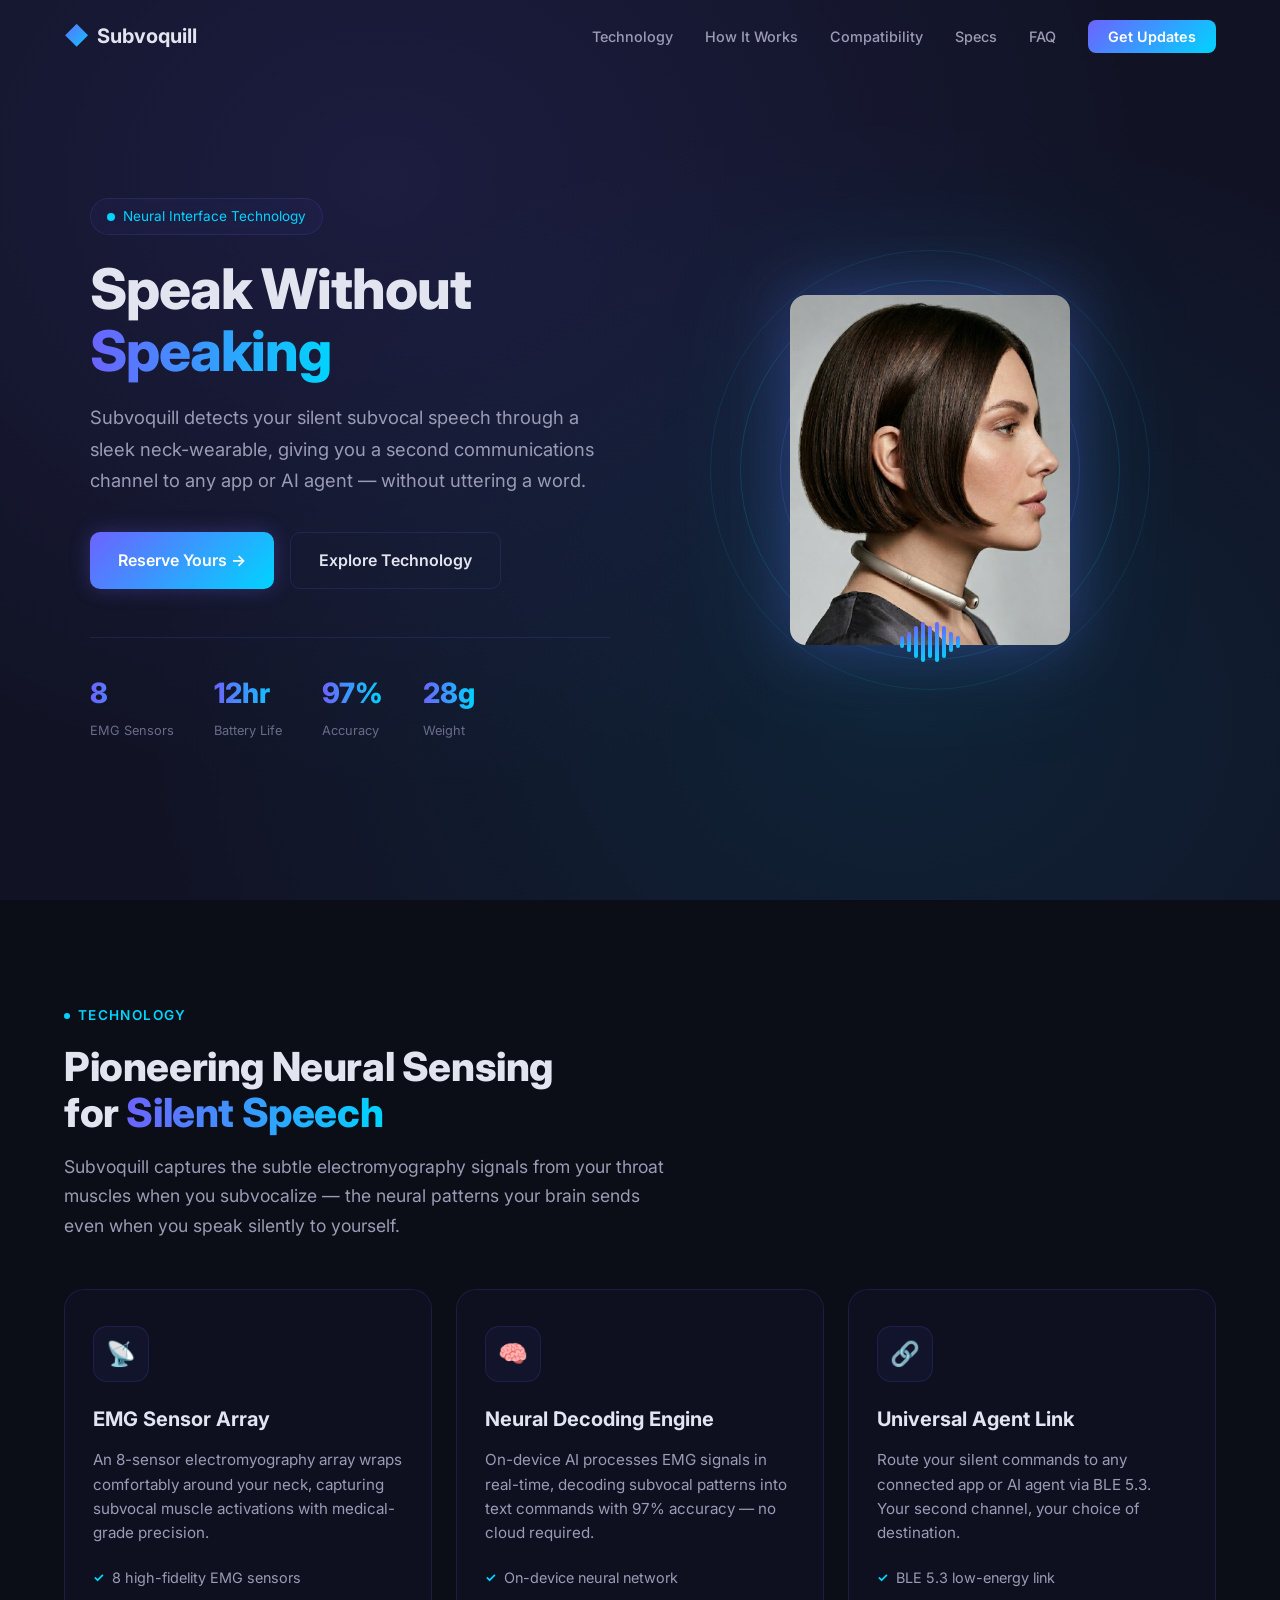
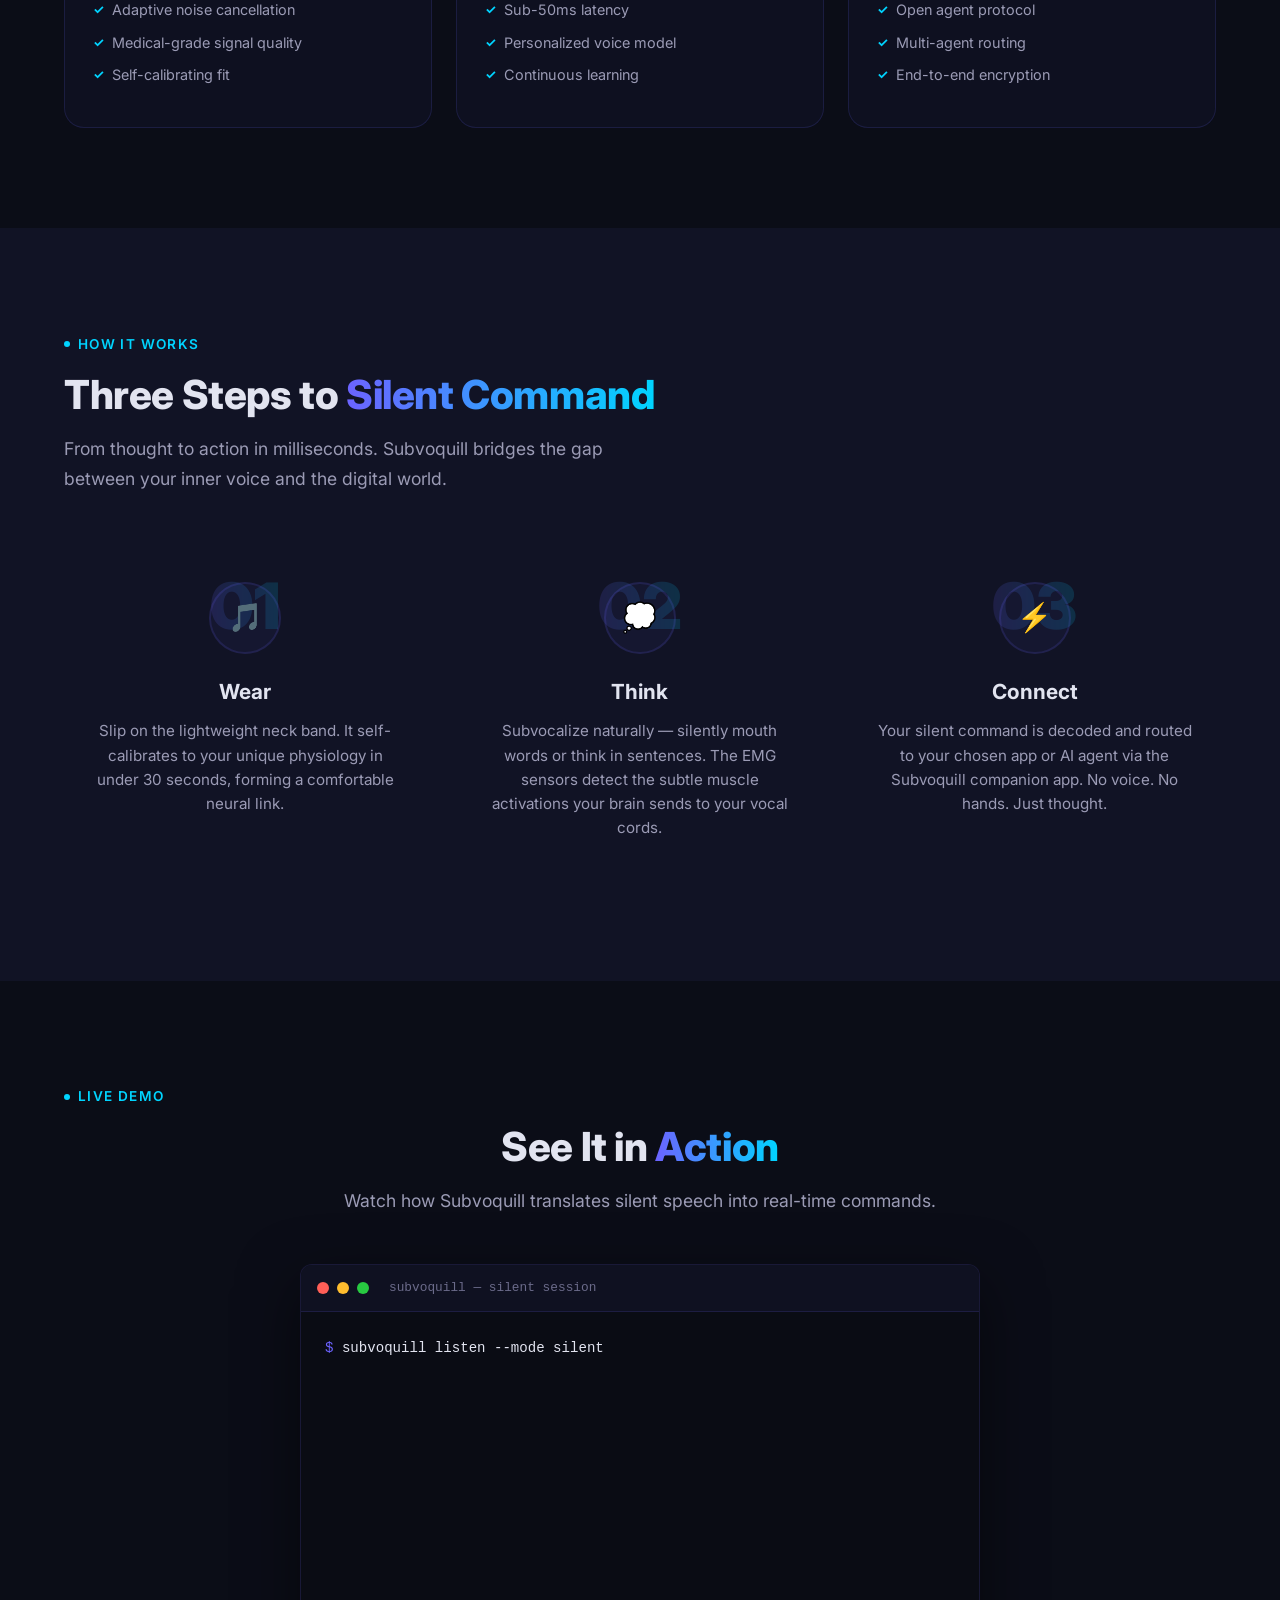
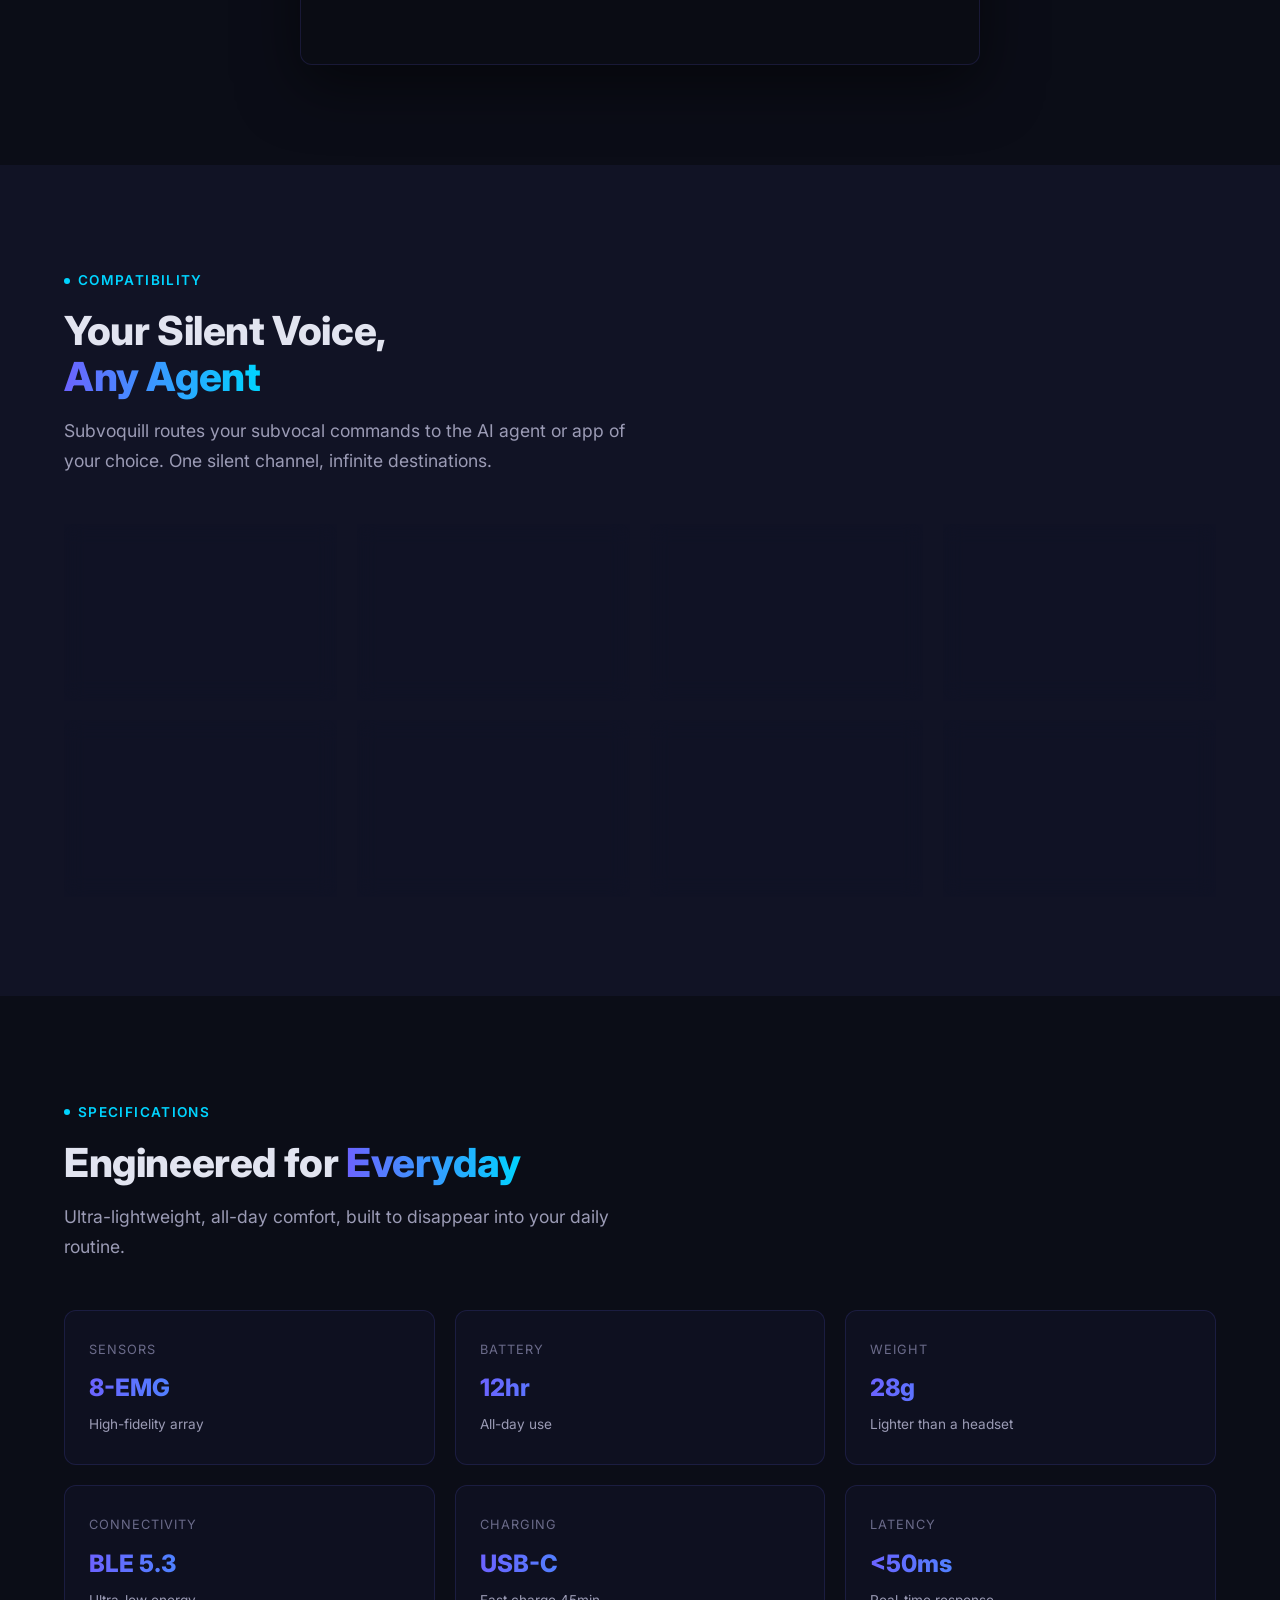
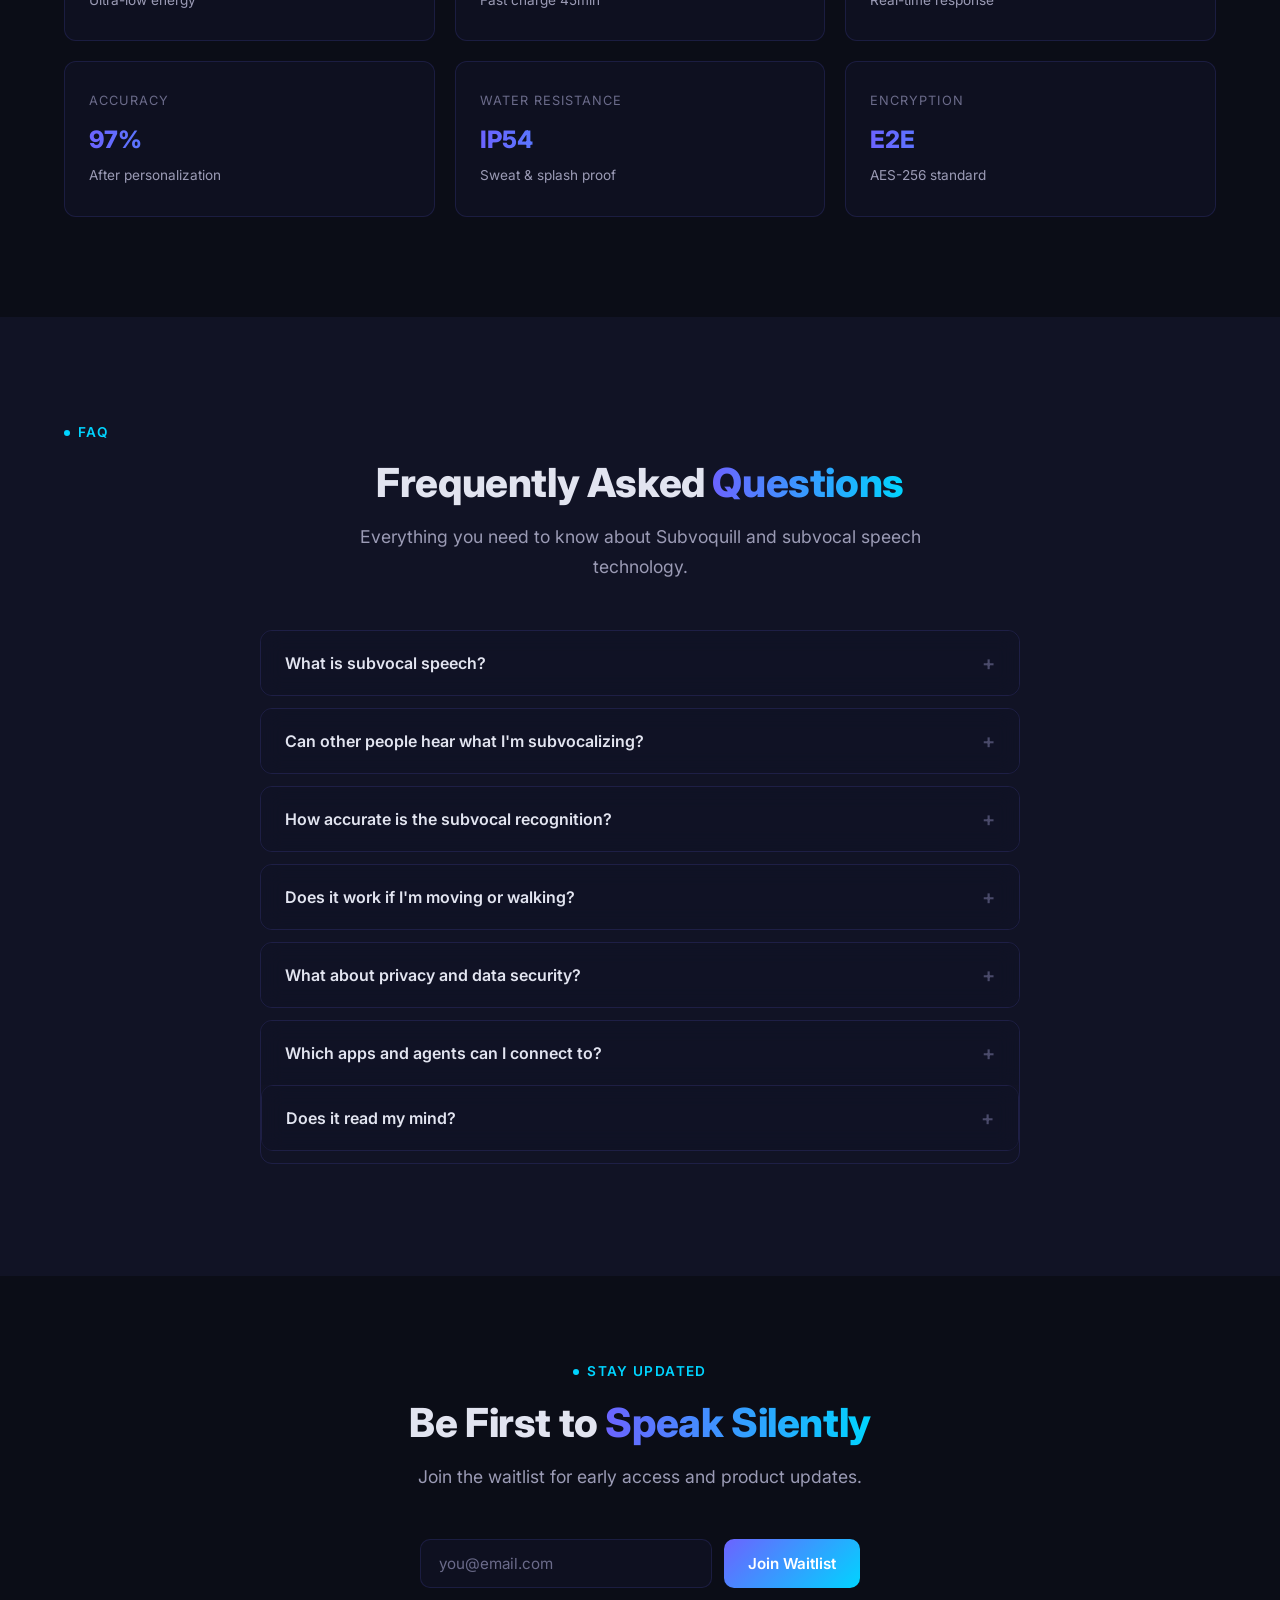
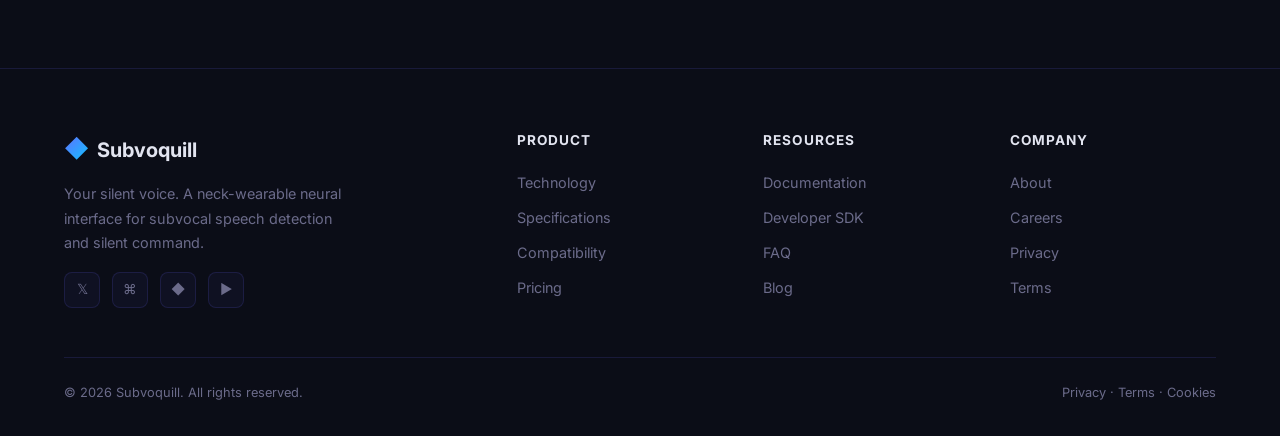
==== commit c09e9cfc: "faq: add Does it read my mind? question" ====
--- a/index.html
+++ b/index.html
@@ -407,6 +407,17 @@
               Subvoquill uses an open agent protocol, meaning it can route commands to virtually any app or AI agent. Out of the box, we support ChatGPT, Claude, Gemini, Siri, Alexa, Home Assistant, Agent Zero, and LangChain-based agents. Our SDK allows developers to integrate any service that accepts text input.
             </div>
           </div>
+        <div class="faq-item fade-in">
+          <button class="faq-question" aria-expanded="false">
+            Does it read my mind?
+            <span class="faq-icon">+</span>
+          </button>
+          <div class="faq-answer">
+            <div class="faq-answer-inner">
+              No — your mind-speak and thoughts remain your own and are not picked up by the device. You must consciously sub-vocalize silent speech for Subvoquill to "hear" anything. Think of it like whispering without moving your lips: it requires deliberate intent. If you're just thinking, the device stays silent.
+            </div>
+          </div>
+        </div>
         </div>
       </div>
     </div>
